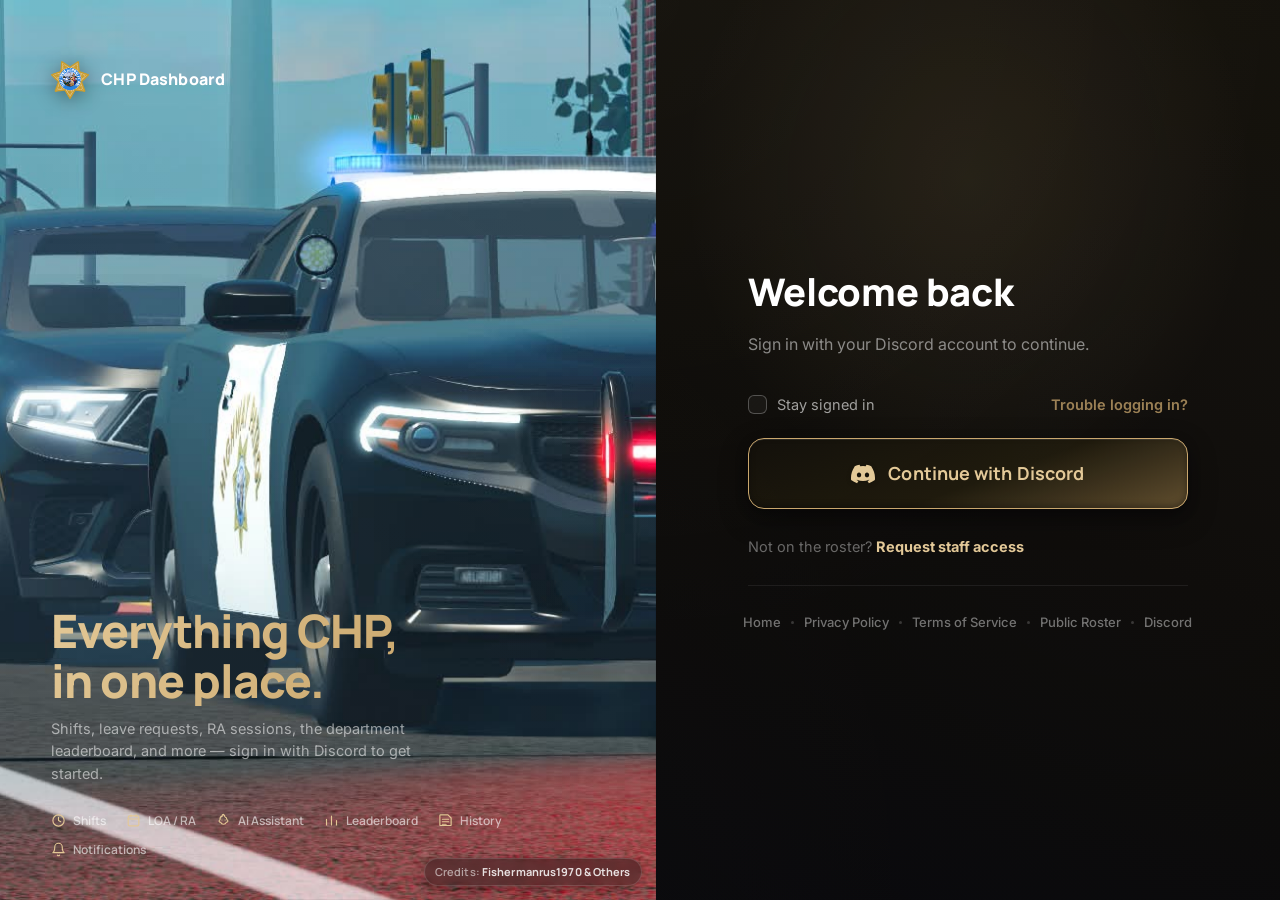
==== dashboard/index.html @ deac1ba0 "Fix onboarding tour images never displaying; harden all avatar images Root cause: .onboarding-image'" ====
<!DOCTYPE html>
<html lang="en">
<head>
<meta charset="UTF-8">
<meta name="viewport" content="width=device-width, initial-scale=1.0">
<title>CHP Dashboard</title>
<link rel="icon" href="../assets/images/chp-badge.png">
<link rel="preconnect" href="https://fonts.googleapis.com">
<link rel="preconnect" href="https://fonts.gstatic.com" crossorigin>
<link href="https://fonts.googleapis.com/css2?family=Manrope:wght@500;600;700;800&family=Inter:wght@400;500;600&family=Playfair+Display:ital,wght@1,500;1,600&display=swap" rel="stylesheet">
<link rel="stylesheet" href="../assets/chp-theme.css">
<link rel="stylesheet" href="app.css?v=20260719">
<link rel="manifest" href="manifest.json">
<script>if ('serviceWorker' in navigator) navigator.serviceWorker.register('sw.js');</script>
<style>
  * {
    box-sizing: border-box;
  }

  html, body {
    height: 100%;
    margin: 0;
  }

  body {
    font-family: "Inter", -apple-system, BlinkMacSystemFont, "Segoe UI", system-ui, sans-serif;
    background: linear-gradient(165deg, #1c1708 0%, #100d06 40%, #08080b 100%);
    overflow: hidden;
  }

  @keyframes fade-up {
    from { opacity: 0; transform: translateY(14px); }
    to   { opacity: 1; transform: translateY(0); }
  }

  /* ── Split shell: left = visual/branding/reviews, right = the actual
       sign-in form. Full-viewport, no floating "card" - the split itself
       is the page. ── */
  .login-shell {
    display: grid;
    grid-template-columns: 1.05fr 1fr;
    min-height: 100vh;
    width: 100%;
  }

  /* ── Left: visual panel ── */
  .login-visual {
    position: relative;
    overflow: hidden;
    display: flex;
    flex-direction: column;
    justify-content: space-between;
    gap: 20px;
    padding: clamp(24px, 4.5vh, 52px) clamp(26px, 4vw, 56px);
    background: linear-gradient(165deg, #1c1708 0%, #100d06 45%, #08080b 100%);
  }

  /* The rotating community banner, repurposed as a full-bleed background
     image instead of the small letterboxed slot it used to be - the JS
     rotator (unchanged below) still adds shape-bucket classes to it, but
     those aspect-ratio rules only apply inside .dashboard-banner-slot
     contexts (app.html/app.css); here it's overridden to fill the panel. */
  #banner-login {
    position: absolute;
    inset: 0;
    z-index: 0;
    max-width: none;
    margin: 0;
    aspect-ratio: auto !important;
  }
  #banner-login img {
    position: absolute;
    inset: 0;
    width: 100%;
    height: 100%;
    object-fit: cover;
    opacity: 0;
    transition: opacity 1.1s var(--ease-smooth);
  }
  #banner-login img.dashboard-banner-visible { opacity: 1; }
  #banner-login .dashboard-banner-credit {
    position: absolute;
    right: 14px;
    bottom: 14px;
    z-index: 1;
    font-size: 11px;
    color: rgba(255,255,255,0.55);
    background: rgba(0,0,0,0.35);
    padding: 4px 10px;
    border-radius: 999px;
    backdrop-filter: blur(4px);
  }
  #banner-login .dashboard-banner-credit strong { color: rgba(255,255,255,0.85); }

  .login-visual-scrim {
    position: absolute;
    inset: 0;
    z-index: 1;
    background:
      linear-gradient(180deg, rgba(8,7,4,0.65) 0%, rgba(8,7,4,0.40) 40%, rgba(8,7,4,0.82) 100%),
      radial-gradient(ellipse 80% 55% at 15% 0%, rgba(201,166,107,0.16) 0%, transparent 60%);
  }

  .login-visual > * { position: relative; z-index: 2; }

  .login-visual-top {
    display: flex;
    align-items: center;
    gap: 12px;
    animation: fade-up 0.7s var(--ease-smooth) both;
  }
  .login-visual-badge {
    width: 38px;
    height: 38px;
    filter: drop-shadow(0 3px 10px rgba(0,0,0,0.4));
  }
  .login-visual-brand {
    font-family: "Manrope", sans-serif;
    font-weight: 800;
    font-size: 16px;
    letter-spacing: 0.01em;
    color: #fff;
  }

  .login-visual-hero {
    margin-top: auto;
    animation: fade-up 0.8s var(--ease-smooth) 0.08s both;
  }
  .login-visual-hero h1 {
    margin: 0;
    font-family: "Manrope", sans-serif;
    font-weight: 800;
    font-size: clamp(30px, 3.6vw, 48px);
    letter-spacing: -0.02em;
    line-height: 1.08;
    background: linear-gradient(120deg, var(--chp-gold-bright) 0%, var(--chp-gold) 30%, #fff 48%, var(--chp-gold) 68%, var(--chp-gold-dim) 90%, var(--chp-gold-bright) 100%);
    background-size: 250% 100%;
    -webkit-background-clip: text;
    background-clip: text;
    color: transparent;
    animation: hero-sheen 7s linear infinite;
  }
  @keyframes hero-sheen {
    0%   { background-position: 0% 50%; }
    100% { background-position: 220% 50%; }
  }
  .login-visual-hero p {
    margin: 12px 0 0;
    max-width: 400px;
    font-size: 14.5px;
    line-height: 1.55;
    color: rgba(255,255,255,0.55);
  }

  .login-visual-caps {
    display: flex;
    flex-wrap: wrap;
    gap: 10px 20px;
    margin-top: 26px;
    animation: fade-up 0.7s var(--ease-smooth) 0.14s both;
  }
  .login-visual-cap {
    display: flex;
    align-items: center;
    gap: 7px;
    font-family: "Manrope", sans-serif;
    font-size: 12px;
    font-weight: 600;
    color: rgba(255,255,255,0.6);
  }
  .login-visual-cap svg { width: 15px; height: 15px; color: var(--chp-gold-bright); flex-shrink: 0; }

  /* ── Login review carousel — small, quiet, quoted in serif italic ── */
  .login-review {
    max-width: 420px;
    padding: 14px 18px;
    border-radius: 16px;
    background: rgba(255,255,255,0.05);
    border: 1px solid rgba(255,255,255,0.10);
    backdrop-filter: blur(6px);
    opacity: 0;
    transform: translateY(6px);
    transition: opacity 0.35s var(--ease-smooth), transform 0.35s var(--ease-smooth);
  }
  .login-review.visible { opacity: 1; transform: translateY(0); }

  .login-review-stars { margin-bottom: 6px; }
  .login-review-star { font-size: 12px; color: rgba(255,255,255,0.18); }
  .login-review-star.filled { color: var(--chp-gold-bright); }

  .login-review-text {
    margin: 0 0 10px;
    font-family: "Playfair Display", Georgia, serif;
    font-style: italic;
    font-weight: 500;
    font-size: 13.5px;
    line-height: 1.5;
    color: rgba(255,255,255,0.82);
  }

  .login-review-author {
    display: flex;
    align-items: center;
    gap: 8px;
    font-family: "Manrope", sans-serif;
    font-size: 11.5px;
    font-weight: 700;
    color: rgba(255,255,255,0.5);
  }

  .login-review-avatar {
    width: 20px;
    height: 20px;
    border-radius: 50%;
    object-fit: cover;
    border: 1px solid rgba(255,255,255,0.15);
  }

  /* ── Right: sign-in panel ── */
  .login-panel {
    position: relative;
    display: flex;
    align-items: center;
    justify-content: center;
    padding: 24px;
    overflow-y: auto;
    background:
      radial-gradient(ellipse 70% 55% at 50% 20%, rgba(201,166,107,0.10) 0%, transparent 65%),
      linear-gradient(200deg, #14110a 0%, #0c0a06 55%, #08080b 100%);
  }

  .login-panel-inner {
    width: 100%;
    max-width: 440px;
  }

  /* Global h2 (chp-theme.css) adds a gold left border + padding meant for
     content pages - explicitly reset here, this is a form heading. */
  .login-panel-heading {
    margin: 0 0 10px;
    padding-left: 0;
    border-left: none;
    font-family: "Manrope", sans-serif;
    font-size: clamp(30px, 3.2vw, 38px);
    font-weight: 800;
    letter-spacing: -0.01em;
    color: #fff;
    animation: fade-up 0.6s var(--ease-smooth) both;
  }
  .login-panel-sub {
    margin: 0 0 36px;
    font-size: 16px;
    line-height: 1.55;
    color: rgba(255,255,255,0.5);
    animation: fade-up 0.6s var(--ease-smooth) 0.04s both;
  }

  .login-status {
    margin: 0 0 18px;
    padding: 13px 16px;
    border-radius: 12px;
    background: rgba(220,90,90,0.10);
    border: 1px solid rgba(220,90,90,0.25);
    color: rgba(255,180,180,0.9);
    font-size: 14px;
    font-weight: 600;
    text-align: center;
  }

  /* ── Remember + help row ── */
  .field-row-meta {
    display: flex;
    align-items: center;
    justify-content: space-between;
    margin: 0 0 22px;
    font-size: 14.5px;
    animation: fade-up 0.6s var(--ease-smooth) 0.08s both;
  }

  .remember {
    display: flex;
    align-items: center;
    gap: 10px;
    color: rgba(255,255,255,0.6);
    cursor: pointer;
    user-select: none;
  }
  .remember input {
    position: absolute;
    opacity: 0;
    width: 1px;
    height: 1px;
  }
  .remember-box {
    width: 19px;
    height: 19px;
    border-radius: 6px;
    border: 1.5px solid rgba(255,255,255,0.25);
    background: rgba(255,255,255,0.04);
    flex-shrink: 0;
    position: relative;
    transition: background 0.2s var(--ease-smooth), border-color 0.2s var(--ease-smooth);
  }
  .remember input:checked + .remember-box {
    background: var(--chp-gold);
    border-color: var(--chp-gold);
  }
  .remember input:checked + .remember-box::after {
    content: "";
    position: absolute;
    left: 5px; top: 2px;
    width: 5px; height: 10px;
    border: solid #08080b;
    border-width: 0 2.5px 2.5px 0;
    transform: rotate(40deg);
  }

  .help-link {
    color: rgba(201,166,107,0.75);
    text-decoration: none;
    font-weight: 600;
    transition: color 0.2s var(--ease-smooth);
  }
  .help-link:hover { color: var(--chp-gold-bright); }

  .login-card-foot {
    margin: 26px 0 0;
    font-size: 14.5px;
    color: rgba(255,255,255,0.38);
    animation: fade-up 0.6s var(--ease-smooth) 0.2s both;
  }
  .login-card-foot a {
    color: var(--chp-gold-bright);
    text-decoration: none;
    font-weight: 700;
  }
  .login-card-foot a:hover { text-decoration: underline; }

  .login-btn {
    display: flex;
    align-items: center;
    justify-content: center;
    gap: 13px;
    width: 100%;
    padding: 20px 30px;
    border-radius: 16px;
    animation: fade-up 0.6s var(--ease-smooth) 0.14s both;
    background: linear-gradient(160deg, #100d06 0%, #1c1708 55%, var(--chp-gold-dim, #8a6f42) 130%);
    border: 1.5px solid var(--chp-gold, #c9a66b);
    text-decoration: none;
    color: var(--chp-gold-bright, #e0bf80);
    font-family: "Manrope", sans-serif;
    font-size: 18px;
    font-weight: 700;
    letter-spacing: 0.005em;
    position: relative;
    overflow: hidden;
    cursor: pointer;
    box-shadow:
      inset 0 1px 0 rgba(255,255,255,0.10),
      inset 0 -2px 6px rgba(0,0,0,0.4),
      0 10px 28px rgba(0,0,0,0.45),
      0 4px 12px rgba(0,0,0,0.35);
    transition:
      transform 0.35s var(--ease-spring),
      box-shadow 0.3s var(--ease-smooth),
      filter 0.3s var(--ease-smooth);
  }

  .login-btn::before {
    content: "";
    position: absolute;
    inset: 0;
    background: linear-gradient(135deg, rgba(201,166,107,0.18) 0%, transparent 55%);
    opacity: 0;
    transition: opacity 0.3s var(--ease-smooth);
  }

  .login-btn:hover {
    transform: translateY(-2px) scale(1.015);
    filter: brightness(1.15);
    box-shadow:
      inset 0 1px 0 rgba(255,255,255,0.14),
      inset 0 -2px 6px rgba(0,0,0,0.4),
      0 16px 38px rgba(201,166,107,0.25),
      0 6px 16px rgba(0,0,0,0.5);
  }
  .login-btn:hover::before { opacity: 1; }
  .login-btn:active { transform: translateY(0) scale(0.98); transition-duration: 0.15s; }

  .login-btn svg {
    width: 24px;
    height: 24px;
    flex-shrink: 0;
    filter: drop-shadow(0 1px 2px rgba(0,0,0,0.3));
  }

  .login-processing {
    display: none;
    align-items: center;
    justify-content: center;
    gap: 12px;
    width: 100%;
    padding: 18px 24px;
    border-radius: 16px;
    background: rgba(255,255,255,0.05);
    border: 1px solid rgba(255,255,255,0.10);
    color: rgba(255,255,255,0.6);
    font-family: "Manrope", sans-serif;
    font-size: 16px;
    font-weight: 600;
  }
  .login-processing.active { display: flex; }
  .login-btn.hidden { display: none; }

  .spinner {
    width: 18px;
    height: 18px;
    border-radius: 50%;
    border: 2.5px solid rgba(255,255,255,0.20);
    border-top-color: rgba(201,166,107,0.85);
    animation: spin 0.8s linear infinite;
  }
  @keyframes spin { to { transform: rotate(360deg); } }

  /* ── Footer nav — lives under the sign-in form, not floating over it ── */
  .site-links {
    display: flex;
    justify-content: center;
    align-items: center;
    flex-wrap: nowrap;
    gap: 2px;
    margin-top: 26px;
    padding-top: 20px;
    border-top: 1px solid rgba(255,255,255,0.07);
    animation: fade-up 0.6s var(--ease-smooth) 0.26s both;
  }

  .site-link {
    font-family: "Inter", sans-serif;
    font-size: 13px;
    font-weight: 500;
    color: rgba(255,255,255,0.42);
    text-decoration: none;
    white-space: nowrap;
    padding: 6px 8px;
    border-radius: 8px;
    transition: color 0.2s var(--ease-smooth), background 0.2s var(--ease-smooth);
  }
  .site-link:hover {
    color: var(--chp-gold-bright);
    background: rgba(201,166,107,0.08);
  }

  .site-link-dot {
    width: 3px;
    height: 3px;
    border-radius: 50%;
    background: rgba(255,255,255,0.18);
    flex-shrink: 0;
  }

  @media (max-width: 360px) {
    .site-links { flex-wrap: wrap; }
  }

  /* ── Responsive tiers ── */

  /* Below this, the split collapses to a stacked layout - the visual
     panel becomes a short top band (logo + title only, no clutter) and
     the page scrolls instead of being clipped to the viewport. */
  @media (max-width: 860px) {
    html, body { height: auto; overflow: visible; }
    .login-shell { grid-template-columns: 1fr; min-height: 0; }
    .login-visual {
      min-height: 220px;
      padding: 20px 22px;
      gap: 10px;
    }
    .login-visual-hero { margin-top: 0; }
    .login-visual-hero p { display: none; }
    .login-visual-caps, .login-review { display: none; }
    .login-panel { padding: 28px 20px 34px; }
  }

  @media (max-width: 420px) {
    .login-visual-hero h1 { font-size: 26px; }
  }
</style>
</head>
<body>

<!-- Liquid Glass distortion filter - kept for parity with app.html, unused
     directly on this page's flatter layout but harmless to leave defined. -->
<svg style="position:absolute; width:0; height:0; overflow:hidden" aria-hidden="true">
  <filter id="liquid-glass-distort">
    <feTurbulence type="fractalNoise" baseFrequency="0.008 0.008" numOctaves="2" seed="2" result="noise"></feTurbulence>
    <feDisplacementMap in="SourceGraphic" in2="noise" scale="5"></feDisplacementMap>
  </filter>
</svg>

<div class="login-shell">

  <div class="login-visual">
    <div id="banner-login"></div>
    <div class="login-visual-scrim"></div>

    <div class="login-visual-top">
      <img class="login-visual-badge" src="../assets/images/chp-badge.png" alt="" draggable="false">
      <span class="login-visual-brand">CHP Dashboard</span>
    </div>

    <div class="login-visual-hero">
      <h1>Everything CHP,<br>in one place.</h1>
      <p>Shifts, leave requests, RA sessions, the department leaderboard, and more — sign in with Discord to get started.</p>

      <div class="login-visual-caps" aria-hidden="true">
        <span class="login-visual-cap">
          <svg viewBox="0 0 24 24" fill="none" stroke="currentColor" stroke-width="1.8" stroke-linecap="round" stroke-linejoin="round"><circle cx="12" cy="12" r="9"></circle><path d="M12 7v5l3.5 2"></path></svg>
          Shifts
        </span>
        <span class="login-visual-cap">
          <svg viewBox="0 0 24 24" fill="none" stroke="currentColor" stroke-width="1.8" stroke-linecap="round" stroke-linejoin="round"><rect x="3.5" y="4.5" width="17" height="16" rx="2.2"></rect><path d="M3.5 9.5h17"></path><path d="M8 3v3M16 3v3"></path></svg>
          LOA / RA
        </span>
        <span class="login-visual-cap">
          <svg viewBox="0 0 24 24" fill="none" stroke="currentColor" stroke-width="1.8" stroke-linecap="round" stroke-linejoin="round"><path d="M12 3a2 2 0 0 1 2 2v1a5 5 0 0 1 3.5 4.7c.9.3 1.5 1.1 1.5 2.1v0a2 2 0 0 1-2 2h-.4A5 5 0 0 1 12 18a5 5 0 0 1-4.6-3.2H7a2 2 0 0 1-2-2v0c0-1 .6-1.8 1.5-2.1A5 5 0 0 1 10 5V4a2 2 0 0 1 2-2Z"></path><circle cx="9.5" cy="11" r="0.8" fill="currentColor" stroke="none"></circle><circle cx="14.5" cy="11" r="0.8" fill="currentColor" stroke="none"></circle></svg>
          AI Assistant
        </span>
        <span class="login-visual-cap">
          <svg viewBox="0 0 24 24" fill="none" stroke="currentColor" stroke-width="1.8" stroke-linecap="round" stroke-linejoin="round"><path d="M4 19V10M12 19V5M20 19v-7"></path></svg>
          Leaderboard
        </span>
        <span class="login-visual-cap">
          <svg viewBox="0 0 24 24" fill="none" stroke="currentColor" stroke-width="1.8" stroke-linecap="round" stroke-linejoin="round"><path d="M3 5v14a1 1 0 0 0 1 1h16a1 1 0 0 0 1-1V8l-5-5H4a1 1 0 0 0-1 1Z"></path><path d="M7 10h10M7 14h10M7 18h6"></path></svg>
          History
        </span>
        <span class="login-visual-cap">
          <svg viewBox="0 0 24 24" fill="none" stroke="currentColor" stroke-width="1.8" stroke-linecap="round" stroke-linejoin="round"><path d="M18 8a6 6 0 1 0-12 0c0 7-3 9-3 9h18s-3-2-3-9"></path><path d="M13.73 21a2 2 0 0 1-3.46 0"></path></svg>
          Notifications
        </span>
      </div>
    </div>

    <div class="login-review" id="loginReview" hidden>
      <div class="login-review-stars" id="loginReviewStars"></div>
      <p class="login-review-text" id="loginReviewText"></p>
      <div class="login-review-author">
        <img class="login-review-avatar" id="loginReviewAvatar" src="" alt="" width="20" height="20">
        <span id="loginReviewName"></span>
      </div>
    </div>
  </div>

  <div class="login-panel">
    <div class="login-panel-inner" id="loginCard">
      <h2 class="login-panel-heading">Welcome back</h2>
      <p class="login-panel-sub">Sign in with your Discord account to continue.</p>

      <p class="login-status" id="loginStatus" hidden></p>

      <div class="field-row-meta">
        <label class="remember">
          <input type="checkbox" id="rememberMe">
          <span class="remember-box" aria-hidden="true"></span>
          Stay signed in
        </label>
        <a class="help-link" href="https://discord.gg/7fyPz8fMq6" target="_blank" rel="noopener noreferrer">Trouble logging in?</a>
      </div>

      <a class="login-btn" id="loginBtn" href="#" aria-label="Log in with Discord">
        <svg viewBox="0 0 24 24" fill="currentColor" xmlns="http://www.w3.org/2000/svg" aria-hidden="true">
          <path d="M20.317 4.37a19.79 19.79 0 0 0-4.885-1.515.074.074 0 0 0-.079.037c-.21.375-.444.864-.608 1.25a18.27 18.27 0 0 0-5.487 0 12.64 12.64 0 0 0-.617-1.25.077.077 0 0 0-.079-.037A19.736 19.736 0 0 0 3.677 4.37a.07.07 0 0 0-.032.027C.533 9.046-.32 13.58.099 18.057a.082.082 0 0 0 .031.057 19.9 19.9 0 0 0 5.993 3.03.078.078 0 0 0 .084-.028 14.09 14.09 0 0 0 1.226-1.994.076.076 0 0 0-.041-.106 13.107 13.107 0 0 1-1.872-.892.077.077 0 0 1-.008-.128 10.2 10.2 0 0 0 .372-.292.074.074 0 0 1 .077-.01c3.928 1.793 8.18 1.793 12.062 0a.074.074 0 0 1 .078.01c.12.098.246.198.373.292a.077.077 0 0 1-.006.127 12.299 12.299 0 0 1-1.873.892.077.077 0 0 0-.041.107c.36.698.772 1.362 1.225 1.993a.076.076 0 0 0 .084.028 19.839 19.839 0 0 0 6.002-3.03.077.077 0 0 0 .032-.054c.5-5.177-.838-9.674-3.549-13.66a.061.061 0 0 0-.031-.03zM8.02 15.33c-1.183 0-2.157-1.085-2.157-2.419 0-1.333.956-2.419 2.157-2.419 1.21 0 2.176 1.096 2.157 2.42 0 1.333-.956 2.418-2.157 2.418zm7.975 0c-1.183 0-2.157-1.085-2.157-2.419 0-1.333.955-2.419 2.157-2.419 1.21 0 2.176 1.096 2.157 2.42 0 1.333-.946 2.418-2.157 2.418z"/>
        </svg>
        <span>Continue with Discord</span>
      </a>

      <div class="login-processing" id="loginProcessing">
        <span class="spinner"></span>
        <span>Signing you in&hellip;</span>
      </div>

      <p class="login-card-foot">Not on the roster? <a href="https://discord.gg/7fyPz8fMq6" target="_blank" rel="noopener noreferrer">Request staff access</a></p>

      <nav class="site-links" aria-label="Resource links">
        <a class="site-link" href="../index.html">Home</a>
        <span class="site-link-dot" aria-hidden="true"></span>
        <a class="site-link" href="../pp.html">Privacy Policy</a>
        <span class="site-link-dot" aria-hidden="true"></span>
        <a class="site-link" href="../tos.html">Terms of Service</a>
        <span class="site-link-dot" aria-hidden="true"></span>
        <a class="site-link" href="roster.html">Public Roster</a>
        <span class="site-link-dot" aria-hidden="true"></span>
        <a class="site-link" href="https://discord.gg/7fyPz8fMq6" target="_blank" rel="noopener noreferrer">Discord</a>
      </nav>
    </div>
  </div>

</div>

<script>
  const CLIENT_ID    = "1518718432101535854";
  const REDIRECT_URI = "https://aidenerm.github.io/legal/dashboard/";
  const SCOPES       = "identify guilds.members.read";

  const loginBtn        = document.getElementById("loginBtn");
  const loginProcessing = document.getElementById("loginProcessing");
  const rememberMe      = document.getElementById("rememberMe");

  const authorizeUrl =
    "https://discord.com/api/oauth2/authorize" +
    "?client_id=" + encodeURIComponent(CLIENT_ID) +
    "&redirect_uri=" + encodeURIComponent(REDIRECT_URI) +
    "&response_type=code" +
    "&scope=" + encodeURIComponent(SCOPES);

  loginBtn.href = authorizeUrl;

  // If Discord just redirected back here with ?code=, exchange it with the
  // Worker for a real session, then head into the dashboard.
  const WORKER_URL = "https://chp-dashboard-api.aidenspearb.workers.dev";
  const params = new URLSearchParams(window.location.search);

  if (params.has("code")) {
    loginBtn.classList.add("hidden");
    loginProcessing.classList.add("active");

    // Top-level navigation (not fetch()) so the Worker's 302 + Set-Cookie
    // response sets the session cookie on a real navigation. iOS Safari's
    // Intelligent Tracking Prevention blocks cookies set via a cross-site
    // fetch() response, which silently broke login on mobile Safari - the
    // Worker's GET /auth/callback handler does the same token exchange and
    // then 302s straight to app.html (or back here with ?denied=1/?error=1)
    // with the cookie already attached.
    const remember = !!(rememberMe && rememberMe.checked);
    const redirectUrl =
      `${WORKER_URL}/auth/callback` +
      `?code=${encodeURIComponent(params.get("code"))}` +
      `&remember=${remember ? "true" : "false"}`;
    window.location.href = redirectUrl;
  }

  // Auto-login: if the browser already carries a valid session cookie
  // (returning user, "Stay signed in" from a previous visit, or just
  // navigated back to this page while already logged in), skip the login
  // form entirely and go straight into the dashboard. Only checked on a
  // plain fresh visit - never while mid-OAuth-exchange (?code=) or right
  // after a failed attempt (?denied=/?error=), so a denied user isn't
  // stuck bouncing back into the dashboard on a stale cookie, and so this
  // check can't race the code-exchange redirect above.
  if (!params.has("code") && !params.has("denied") && !params.has("error")) {
    loginBtn.classList.add("hidden");
    loginProcessing.classList.add("active");
    // Mobile Safari/Chrome block the chp_session cookie on this cross-site
    // fetch (github.io -> workers.dev), so also send along any token left
    // over from a previous login (app.js stores it after the OAuth redirect)
    // via an Authorization header, which isn't subject to that blocking.
    const storedToken = localStorage.getItem("chp_session_token");
    fetch(`${WORKER_URL}/api/me`, {
      credentials: "include",
      headers: storedToken ? { Authorization: `Bearer ${storedToken}` } : {},
    })
      .then((r) => {
        if (r.ok) {
          window.location.href = "app.html";
        } else {
          loginBtn.classList.remove("hidden");
          loginProcessing.classList.remove("active");
        }
      })
      .catch(() => {
        loginBtn.classList.remove("hidden");
        loginProcessing.classList.remove("active");
      });
  }

  const loginStatus = document.getElementById("loginStatus");
  if (params.has("denied")) {
    loginStatus.textContent = "You don't have staff access on the CHP server.";
    loginStatus.hidden = false;
  } else if (params.has("error")) {
    loginStatus.textContent = "Something went wrong signing you in — please try again.";
    loginStatus.hidden = false;
  }
</script>

<script>
  // Same rotating-banner behavior as the dashboard's initDashboardBanner
  // (app.js) - duplicated in miniature here since this page doesn't load
  // app.js. The shape-bucket classes it adds are harmless no-ops here
  // (overridden by #banner-login's full-bleed rules above).
  (function () {
    const container = document.getElementById("banner-login");
    if (!container) return;
    // Same "chp_banners_enabled" localStorage key the dashboard's Personal
    // Settings toggle writes to (app.js) - respected here too so opting out
    // hides the banner on the login page as well, not just post-login.
    if (localStorage.getItem("chp_banners_enabled") === "false") {
      container.hidden = true;
      return;
    }
    const BANNER_SHAPE_CLASSES = ["dashboard-banner--compact", "dashboard-banner--standard", "dashboard-banner--wide"];
    function bannerShapeClass(entry) {
      const w = entry && entry.width, h = entry && entry.height;
      if (!w || !h) return "dashboard-banner--standard";
      const ratio = w / h;
      if (ratio < 1.9) return "dashboard-banner--compact";
      if (ratio < 2.3) return "dashboard-banner--standard";
      return "dashboard-banner--wide";
    }
    fetch("assets/banners/manifest.json")
      .then((r) => (r.ok ? r.json() : []))
      .catch(() => [])
      .then((entries) => {
        if (!entries || entries.length === 0) return;
        const order = entries.slice();
        for (let i = order.length - 1; i > 0; i--) {
          const j = Math.floor(Math.random() * (i + 1));
          [order[i], order[j]] = [order[j], order[i]];
        }
        let index = 0;
        const imgA = document.createElement("img");
        const imgB = document.createElement("img");
        const credit = document.createElement("div");
        credit.className = "dashboard-banner-credit";
        container.append(imgA, imgB, credit);
        let showingA = true;
        const show = (entry) => {
          const incoming = showingA ? imgB : imgA;
          const outgoing = showingA ? imgA : imgB;
          // Bug fix: onload must be attached BEFORE .src, or an already-cached
          // image's load event can fire before the handler exists, leaving it
          // stuck invisible forever (see app.js's initDashboardBanner).
          incoming.onload = () => {
            incoming.classList.add("dashboard-banner-visible");
            outgoing.classList.remove("dashboard-banner-visible");
          };
          incoming.alt = "";
          incoming.src = `assets/banners/${entry.file}`;
          credit.innerHTML = `Credits: <strong>${entry.credits}</strong>`;
          container.classList.remove(...BANNER_SHAPE_CLASSES);
          container.classList.add(bannerShapeClass(entry));
          showingA = !showingA;
        };
        show(order[index]);
        setInterval(() => {
          index = (index + 1) % order.length;
          show(order[index]);
        }, 30000);
      });
  })();

  // Rotating review carousel (public, unauthenticated - this is the whole
  // point: staff-written reviews shown to a logged-out visitor). Same
  // interval/crossfade shape as the banner rotator above, just simpler
  // (text swap, no image preload race to worry about).
  (function initLoginReviews() {
    const WORKER_URL = "https://chp-dashboard-api.aidenspearb.workers.dev";
    const card = document.getElementById("loginReview");
    if (!card) return;

    function avatarUrlFor(userId, avatarHash) {
      return avatarHash
        ? `https://cdn.discordapp.com/avatars/${userId}/${avatarHash}.png?size=64`
        : `https://cdn.discordapp.com/embed/avatars/0.png`;
    }
    // Same hardening as app.js's delegated avatar-fallback listener - a
    // stale cached avatar hash (member changed their pfp) shouldn't leave a
    // permanently broken image icon on the login page's review carousel.
    document.addEventListener(
      "error",
      (e) => {
        const el = e.target;
        if (
          el instanceof HTMLImageElement &&
          el.src.startsWith("https://cdn.discordapp.com/avatars/") &&
          !el.dataset.avatarFallbackApplied
        ) {
          el.dataset.avatarFallbackApplied = "true";
          el.src = "https://cdn.discordapp.com/embed/avatars/0.png";
        }
      },
      true
    );
    function starsHtml(rating) {
      let out = "";
      for (let i = 1; i <= 5; i++) {
        out += `<span class="login-review-star${i <= rating ? " filled" : ""}">&#9733;</span>`;
      }
      return out;
    }

    fetch(`${WORKER_URL}/api/reviews/public`)
      .then((r) => (r.ok ? r.json() : null))
      .catch(() => null)
      .then((data) => {
        const entries = data && data.entries;
        if (!entries || !entries.length) return;

        const starsEl = document.getElementById("loginReviewStars");
        const textEl = document.getElementById("loginReviewText");
        const avatarEl = document.getElementById("loginReviewAvatar");
        const nameEl = document.getElementById("loginReviewName");

        let index = 0;
        const show = (entry) => {
          card.classList.remove("visible");
          setTimeout(() => {
            starsEl.innerHTML = starsHtml(entry.rating);
            textEl.textContent = `“${entry.text || ""}”`;
            avatarEl.src = avatarUrlFor(entry.userId, entry.avatar);
            nameEl.textContent = entry.username || "Unknown";
            card.hidden = false;
            requestAnimationFrame(() => card.classList.add("visible"));
          }, entries.length > 1 ? 220 : 0);
        };

        show(entries[index]);
        if (entries.length > 1) {
          setInterval(() => {
            index = (index + 1) % entries.length;
            show(entries[index]);
          }, 8000);
        }
      });
  })();
</script>
</body>
</html>
---- assets/chp-theme.css ----
:root {
  --chp-black:        #08080b;
  --chp-black-soft:   #111116;
  --chp-gold:         #c9a66b;
  --chp-gold-bright:  #e3c896;
  --chp-gold-dim:     #8a6f41;
  --chp-gold-soft:    rgba(201,166,107,0.85);
  --chp-text:         #ede9e0;
  --chp-text-muted:   #8a857a;
  --chp-text-faint:   #4a4640;

  /* Liquid glass surface tokens — thin, transparent, barely-there blur.
     Just enough blur to keep text legible over the busy scene; everything
     else is transparency + a moving specular highlight, not haze. */
  --glass-tint:         rgba(255,255,255,0.045);
  --glass-tint-soft:    rgba(255,255,255,0.01);
  --glass-bg:           rgba(255,255,255,0.03);
  --glass-bg-hover:     rgba(255,255,255,0.05);
  --glass-border:       rgba(255,255,255,0.16);
  --glass-border-gold:  rgba(201,166,107,0.18);
  --glass-highlight:    rgba(255,255,255,0.55);
  --glass-blur:         blur(8px) saturate(160%);
  --glass-blur-heavy:   blur(14px) saturate(180%);
  --glass-shadow:
    inset 0 1px 0 rgba(255,255,255,0.30),
    inset 0 -1px 0 rgba(0,0,0,0.10),
    0 8px 32px rgba(0,0,0,0.22),
    0 2px 8px  rgba(0,0,0,0.12);
  --glass-shadow-raised:
    inset 0 1.5px 0 rgba(255,255,255,0.38),
    inset 0 -1px  0 rgba(0,0,0,0.12),
    0 20px 50px rgba(0,0,0,0.28),
    0 4px  16px rgba(0,0,0,0.16),
    0 0 0 1px rgba(255,255,255,0.05);

  /* Easing — use these everywhere instead of one-off cubic-beziers */
  --ease-spring:   cubic-bezier(0.34, 1.56, 0.64, 1);
  --ease-out-expo: cubic-bezier(0.16, 1, 0.3, 1);
  --ease-smooth:   cubic-bezier(0.22, 1, 0.36, 1);
}

/* ─── Base ────────────────────────────────────────────────────────────── */
html {
  background: var(--chp-black);
  color: var(--chp-text);
  font-family: -apple-system, BlinkMacSystemFont, "SF Pro Text", "Segoe UI", system-ui, sans-serif;
  font-size: 16px;
  line-height: 1.6;
  -webkit-font-smoothing: antialiased;
}

body {
  min-height: 100vh;
  background: radial-gradient(ellipse 100% 70% at 50% -5%, #2a1d00 0%, #0c0a08 50%, #08080b 100%);
  overflow-x: hidden;
}

.chp-scene {
  position: fixed;
  inset: 0;
  pointer-events: none;
  z-index: 0;
  overflow: hidden;
  background:
    radial-gradient(ellipse 90% 70% at 50% -5%, #2a1e00 0%, transparent 60%),
    radial-gradient(ellipse 60% 40% at 80% 100%, #201500 0%, transparent 55%),
    #08080b;
}

/* Sweeping gold beam — the signature accent */
.chp-beam {
  position: absolute;
  top: -20%;
  left: 50%;
  width: 2px;
  height: 160%;
  transform-origin: top center;
  pointer-events: none;
}

.chp-beam::before {
  content: "";
  position: absolute;
  inset: 0;
  width: 180px;
  left: -90px;
  background: linear-gradient(to bottom,
    transparent 0%,
    rgba(201,166,107,0.18) 20%,
    rgba(201,166,107,0.08) 55%,
    transparent 100%);
  filter: blur(18px);
  animation: beam-sweep 14s ease-in-out infinite;
}

.chp-beam::after {
  content: "";
  position: absolute;
  inset: 0;
  width: 60px;
  left: -30px;
  background: linear-gradient(to bottom,
    transparent 0%,
    rgba(255,220,140,0.22) 20%,
    rgba(201,166,107,0.10) 55%,
    transparent 100%);
  filter: blur(6px);
  animation: beam-sweep 14s ease-in-out infinite;
}

@keyframes beam-sweep {
  0%   { opacity: 0;    transform: rotate(-28deg); }
  8%   { opacity: 1; }
  45%  { opacity: 0.7;  transform: rotate(28deg); }
  52%  { opacity: 0; }
  100% { opacity: 0;    transform: rotate(-28deg); }
}

/* ─── Ambient orbs ────────────────────────────────────────────────────── */
.chp-orb {
  position: absolute;
  border-radius: 50%;
  filter: blur(90px);
  opacity: 0.85;
  will-change: transform;
}

.chp-orb-1 {
  width: 650px; height: 650px;
  background: radial-gradient(circle, rgba(201,166,107,0.55) 0%, transparent 65%);
  top: -220px; left: -160px;
  animation: orb-drift-1 26s ease-in-out infinite;
}
.chp-orb-2 {
  width: 580px; height: 580px;
  background: radial-gradient(circle, rgba(120,140,255,0.30) 0%, transparent 65%);
  bottom: -180px; right: -140px;
  animation: orb-drift-2 30s ease-in-out infinite;
}
.chp-orb-3 {
  width: 420px; height: 420px;
  background: radial-gradient(circle, rgba(20,30,80,0.85) 0%, transparent 65%);
  filter: blur(70px);
  top: 38%; left: 52%;
  animation: orb-drift-3 28s ease-in-out infinite;
}
/* Extra warm gold bloom, center */
.chp-orb-4 {
  width: 800px; height: 300px;
  background: radial-gradient(ellipse, rgba(180,110,10,0.50) 0%, transparent 70%);
  filter: blur(80px);
  top: 20%; left: 50%;
  transform: translateX(-50%);
  animation: orb-drift-4 32s ease-in-out infinite;
}

@keyframes orb-drift-1 {
  0%,100% { transform: translate(0,0)         scale(1);    }
  33%      { transform: translate(70px,-50px)  scale(1.10); }
  66%      { transform: translate(-40px,60px)  scale(0.92); }
}
@keyframes orb-drift-2 {
  0%,100% { transform: translate(0,0)         scale(1);    }
  40%      { transform: translate(-60px,-70px) scale(1.12); }
  70%      { transform: translate(50px, 35px)  scale(0.90); }
}
@keyframes orb-drift-3 {
  0%,100% { transform: translate(0,0)         scale(1);    }
  50%      { transform: translate(-90px, 50px) scale(1.14); }
}
@keyframes orb-drift-4 {
  0%,100% { opacity: 0.60; transform: translateX(-50%) scaleX(1);    }
  50%      { opacity: 0.90; transform: translateX(-50%) scaleX(1.15); }
}

/* ─── Liquid glass surface ──────────────────────────────────────────────
   Lower blur + visible tint so the scene reads *through* the glass, with
   a pointer-driven specular highlight (--mx/--my, set by chp-paginate.js
   and index.html) standing in for real-time refraction. */
.chp-glass {
  position: relative;
  --mx: 50%;
  --my: 0%;

  background:
    linear-gradient(180deg, var(--glass-tint), var(--glass-tint-soft)),
    radial-gradient(circle at var(--mx) var(--my), rgba(255,255,255,0.16), transparent 55%),
    radial-gradient(circle at bottom right, rgba(0,0,0,0.10), transparent 55%);

  border: 1px solid var(--glass-border);
  border-radius: 20px;

  backdrop-filter: var(--glass-blur);
  -webkit-backdrop-filter: var(--glass-blur);

  box-shadow: var(--glass-shadow);

  transform: translateZ(0);
  will-change: transform, background, box-shadow, border-color;

  transition:
    transform 0.4s var(--ease-spring),
    background 0.3s var(--ease-smooth),
    border-color 0.3s var(--ease-smooth),
    box-shadow 0.3s var(--ease-smooth);
}

/* Specular sweep + grain, follows pointer via --mx/--my */
.chp-glass::before {
  content: "";
  position: absolute;
  inset: 0;
  border-radius: inherit;
  background:
    radial-gradient(circle at var(--mx) var(--my),
      rgba(255,255,255,0.30) 0%,
      rgba(255,255,255,0.08) 30%,
      transparent 60%),
    radial-gradient(circle at 10% 20%, rgba(255,255,255,0.04), transparent 40%),
    radial-gradient(circle at 80% 70%, rgba(255,255,255,0.03), transparent 45%);
  pointer-events: none;
  z-index: 1;
  transition: background 0.2s var(--ease-smooth);
  animation: shimmer 8s ease-in-out infinite;
}

@keyframes shimmer {
  0%,100% { opacity: 1; }
  50%      { opacity: 0.75; }
}

/* Thin refracted-light rim along the top edge */
.chp-glass::after {
  content: "";
  position: absolute;
  top: 0; left: 16px; right: 16px;
  height: 1px;
  background: linear-gradient(90deg,
    transparent 0%,
    rgba(201,166,107,0.45) 30%,
    rgba(255,255,255,0.55) 50%,
    rgba(201,166,107,0.45) 70%,
    transparent 100%);
  border-radius: 1px;
  pointer-events: none;
  z-index: 2;
}

.chp-glass > * { position: relative; z-index: 3; }

.chp-glass-raised {
  box-shadow: var(--glass-shadow-raised);
  border-color: rgba(255,255,255,0.20);
}

/* Light response on hover — glass brightens and lifts, no harsh zoom */
.chp-glass:hover {
  border-color: rgba(201,166,107,0.30);
  box-shadow:
    inset 0 1px 0 rgba(255,255,255,0.36),
    inset 0 -1px 0 rgba(0,0,0,0.08),
    0 16px 46px rgba(0,0,0,0.26),
    0 0 0 1px rgba(201,166,107,0.12);
}

.chp-glass.chp-glass-card:hover {
  transform: translateY(-2px);
}

/* ─── Layout ──────────────────────────────────────────────────────────── */
.chp-wrap {
  position: relative;
  z-index: 2;
  max-width: 920px;
  margin: 0 auto;
  padding: 64px 22px 140px;
}

.chp-header {
  display: flex;
  align-items: center;
  gap: 20px;
  padding-bottom: 32px;
  margin-bottom: 40px;
  border-bottom: 1px solid var(--glass-border-gold);
  animation: fade-up 0.7s var(--ease-out-expo) both;
}

.chp-badge {
  width: 68px; height: 68px;
  object-fit: contain;
  filter: drop-shadow(0 0 16px rgba(201,166,107,0.45));
  transition: filter 0.4s var(--ease-smooth), transform 0.4s var(--ease-spring);
}
.chp-badge:hover {
  filter: drop-shadow(0 0 28px rgba(201,166,107,0.70));
  transform: scale(1.05) rotate(-2deg);
}

.chp-header h1 {
  font-size: 28px;
  font-weight: 700;
  letter-spacing: -0.02em;
  color: #fff;
  margin-bottom: 4px;
}

.chp-subtitle {
  color: var(--chp-text-muted);
  font-size: 14px;
  line-height: 1.55;
}

h2 {
  font-size: 18px;
  font-weight: 650;
  color: #fff;
  letter-spacing: -0.01em;
  margin-top: 0;
  padding-left: 14px;
  border-left: 2.5px solid var(--chp-gold);
}
h3 { font-size: 15px; font-weight: 600; color: rgba(255,255,255,0.88); margin-top: 20px; }
p, li { font-size: 15px; line-height: 1.65; color: var(--chp-text); }
ul, ol { padding-left: 22px; }
li { margin-bottom: 5px; }
a { color: var(--chp-gold-bright); transition: color 0.2s var(--ease-smooth); }
a:hover { color: #fff; }
strong { color: rgba(255,255,255,0.95); }
code {
  background: rgba(0,0,0,0.45);
  border: 1px solid var(--glass-border-gold);
  border-radius: 5px;
  padding: 1px 6px;
  font-size: 12.5px;
  font-family: "SF Mono", "JetBrains Mono", "Fira Code", monospace;
  color: var(--chp-gold-bright);
}

.chp-glass.chp-glass-card {
  padding: 28px 32px;
  margin: 16px 0;
  border-radius: 22px;
  animation: fade-up 0.6s var(--ease-out-expo) both;
}

.chp-notice {
  background: rgba(201,166,107,0.05);
  border: 1px solid rgba(201,166,107,0.16);
  border-radius: 16px;
  padding: 16px 22px;
  margin: 20px 0;
  font-size: 14px;
  line-height: 1.7;
  animation: fade-up 0.5s var(--ease-out-expo) 0.1s both;
  backdrop-filter: var(--glass-blur);
  -webkit-backdrop-filter: var(--glass-blur);
}

.chp-panel {
  background: rgba(255,255,255,0.03);
  border: 1px solid rgba(201,166,107,0.10);
  border-radius: 14px;
  padding: 16px 18px;
  margin: 14px 0;
  backdrop-filter: blur(6px) saturate(140%);
  -webkit-backdrop-filter: blur(6px) saturate(140%);
}

table {
  width: 100%;
  border-collapse: collapse;
  margin: 14px 0 20px;
  font-size: 14px;
  border-radius: 12px;
  overflow: hidden;
}

th, td {
  border: 1px solid rgba(201,166,107,0.18);
  padding: 9px 14px;
  text-align: left;
  vertical-align: top;
}
th {
  background: rgba(201,166,107,0.10);
  color: #fff;
  font-weight: 600;
  font-size: 13px;
  letter-spacing: 0.01em;
}
tr:hover td { background: rgba(255,255,255,0.03); transition: background 0.2s var(--ease-smooth); }

.chp-toc {
  display: flex;
  flex-direction: column;
  gap: 0;
  margin-bottom: 20px;
  animation: fade-up 0.5s var(--ease-out-expo) 0.15s both;
}

.chp-toc strong {
  font-size: 11px;
  letter-spacing: 0.08em;
  text-transform: uppercase;
  color: var(--chp-text-muted);
  padding: 0 4px 8px;
  display: block;
}

.chp-toc a {
  display: block;
  padding: 7px 4px;
  font-size: 14px;
  text-decoration: none;
  border-bottom: 1px solid rgba(201,166,107,0.10);
  color: var(--chp-text);
  transition: color 0.25s var(--ease-smooth), padding-left 0.25s var(--ease-spring);
}

.chp-toc a:hover {
  padding-left: 10px;
  color: var(--chp-gold-soft);
}

/* ─── Pagination: page wrappers ─────────────────────────────────────── */
.chp-page {
  display: none;
  opacity: 0;
  transform: translateY(14px) scale(0.985);
}
.chp-page.is-active {
  display: block;
  animation: page-in 0.45s var(--ease-out-expo) both;
}
.chp-page.is-leaving {
  animation: page-out 0.3s var(--ease-smooth) forwards;
}

@keyframes page-in {
  from { opacity: 0; transform: translateY(14px) scale(0.985); }
  to   { opacity: 1; transform: translateY(0)    scale(1); }
}
@keyframes page-out {
  from { opacity: 1; transform: translateY(0)    scale(1); }
  to   { opacity: 0; transform: translateY(-10px) scale(1.01); }
}

/* ─── Floating pagination dock ───────────────────────────────────────── */
.chp-dock {
  position: fixed;
  display: flex;
  align-items: center;
  gap: 8px;

  left: 50%;
  bottom: 26px;
  transform: translateX(-50%);
  z-index: 100;

  padding: 10px 14px;
  border-radius: 999px;

  background:
    linear-gradient(180deg, rgba(255,255,255,0.10), rgba(255,255,255,0.02)),
    rgba(8,8,11,0.30);
  border: 1px solid rgba(255,255,255,0.14);

  backdrop-filter: blur(10px) saturate(160%);
  -webkit-backdrop-filter: blur(10px) saturate(160%);

  box-shadow:
    inset 0 1px 0 rgba(255,255,255,0.24),
    0 16px 50px rgba(0,0,0,0.40);

  animation: dock-rise 0.9s var(--ease-spring);
  transition: box-shadow 0.3s var(--ease-smooth), border-color 0.3s var(--ease-smooth);
}

@keyframes dock-rise {
  from { opacity: 0; transform: translateX(-50%) translateY(18px); }
  to   { opacity: 1; transform: translateX(-50%) translateY(0); }
}

/* subtle gold horizon line */
.chp-dock::before {
  content: "";
  position: absolute;
  top: 0;
  left: 18%;
  right: 18%;
  height: 1px;
  background: linear-gradient(90deg,
    transparent,
    rgba(201,166,107,0.55),
    transparent);
}

/* dock buttons */
.chp-dock button {
  background: transparent;
  border: none;
  color: var(--chp-gold-soft);
  font-size: 18px;
  padding: 6px 10px;
  border-radius: 999px;
  cursor: pointer;
  transition:
    transform 0.25s var(--ease-spring),
    background 0.25s var(--ease-smooth);
}

.chp-dock button:hover:not(:disabled) {
  background: rgba(201,166,107,0.14);
  transform: translateY(-1px);
}

.chp-dock button:active:not(:disabled) {
  transform: scale(0.92);
}

.chp-dock button:disabled {
  opacity: 0.3;
}

/* page indicator */
.chp-dock-label {
  font-size: 12px;
  color: rgba(237,233,224,0.65);
  min-width: 60px;
  text-align: center;
  font-variant-numeric: tabular-nums;
}

/* ─── Fallbacks ───────────────────────────────────────────────────────── */
@supports not (backdrop-filter: blur(1px)) {
  .chp-glass,
  .chp-dock,
  .chp-header,
  .chp-notice {
    background: rgba(20,20,25,0.92);
    backdrop-filter: none;
  }
}

@media (max-width: 768px) {
  .chp-wrap {
    padding: 48px 14px 120px;
  }

  .chp-header {
    flex-direction: column;
    align-items: flex-start;
    gap: 10px;
  }

  .chp-glass.chp-glass-card {
    padding: 18px 16px;
    border-radius: 18px;
  }

  .chp-dock {
    bottom: 18px;
    padding: 8px 10px;
    gap: 6px;
  }

  .chp-dock-label {
    font-size: 11px;
    min-width: 50px;
  }

  h2 { font-size: 16px; }
  p, li { font-size: 14px; }
}

/* ─── Global motion & polish ─────────────────────────────────────────── */
html {
  scroll-behavior: smooth;
}

img, video {
  transform: translateZ(0);
}

body::after {
  content: "";
  position: fixed;
  inset: 0;
  pointer-events: none;
  z-index: 0;
  background:
    radial-gradient(circle at 50% 0%, rgba(255,255,255,0.03), transparent 60%),
    radial-gradient(circle at 10% 100%, rgba(201,166,107,0.04), transparent 55%),
    radial-gradient(circle at 90% 50%, rgba(120,140,255,0.03), transparent 60%);
  mix-blend-mode: screen;
  opacity: 0.7;
}

html, body {
  max-width: 100vw;
  overflow-x: hidden;
}

.chp-glass,
.chp-glass-card,
.chp-header {
  position: relative;
  transform-style: preserve-3d;
}
---- dashboard/app.css ----
* { box-sizing: border-box; }

/* ── Liquid Glass system ──────────────────────────────────────────────
   One shared set of tokens + a `.liquid-glass` class used everywhere the
   dashboard wants the "real" Apple liquid-glass look (specular highlight +
   depth), instead of the ~6 ad hoc `backdrop-filter: blur() saturate()`
   declarations that used to be duplicated across .sidebar and friends.
   --glass-bg is derived from the user's chosen --chp-bg-* vars (Personal
   Settings > Appearance) rather than a hardcoded color, so the glass tint
   always matches whatever background the user picked. */
:root {
  --glass-blur: 16px;
  --glass-sat: 180%;
  --glass-bg: color-mix(in srgb, var(--chp-bg-1, #1c1708) 45%, transparent);
  --glass-border: rgba(255,255,255,0.14);
  --glass-shadow-outer: 0 20px 60px rgba(0,0,0,0.45), 0 4px 16px rgba(0,0,0,0.25);
  --glass-shadow-inset: inset 0 1px 0 rgba(255,255,255,0.30), inset 0 -1px 0 rgba(0,0,0,0.12);

  /* Shared transition durations (item 12) - reuse --ease-smooth from
     assets/chp-theme.css so panel/tab/hover motion reads as one system
     instead of hand-tuned per element. */
  --transition-fast: 150ms var(--ease-smooth, ease);
  --transition-base: 250ms var(--ease-smooth, ease);
}

/* ── Apple-style overlay scrollbars ───────────────────────────────────
   Every scrollable region on the dashboard (.content, sidebar nav, AI
   panel, dropdowns, etc.) shares this: the thumb is fully transparent at
   rest so scrollbars don't visually clutter the page, and only fades in
   (a) on hover/focus, or (b) while attachAutoHideScrollbar (app.js) has
   toggled the .is-scrolling class on during/just-after an actual scroll
   event - the same "appears only while you're using it" behavior as
   macOS/iOS. Both engines: Firefox via scrollbar-color, everything else
   via the ::-webkit-scrollbar pseudo-elements. */
.content,
.sidebar-nav-scroll,
.ai-messages,
.sidebar-float-panel,
.notif-dropdown-panel,
.on-duty-list,
.auto-scrollbar {
  scrollbar-width: thin;
  scrollbar-color: transparent transparent;
}
.content:hover, .content.is-scrolling,
.sidebar-nav-scroll:hover, .sidebar-nav-scroll.is-scrolling,
.ai-messages:hover, .ai-messages.is-scrolling,
.sidebar-float-panel:hover, .sidebar-float-panel.is-scrolling,
.notif-dropdown-panel:hover, .notif-dropdown-panel.is-scrolling,
.on-duty-list:hover, .on-duty-list.is-scrolling,
.auto-scrollbar:hover, .auto-scrollbar.is-scrolling {
  scrollbar-color: rgba(201,166,107,0.45) transparent;
}
.content::-webkit-scrollbar,
.sidebar-nav-scroll::-webkit-scrollbar,
.ai-messages::-webkit-scrollbar,
.sidebar-float-panel::-webkit-scrollbar,
.notif-dropdown-panel::-webkit-scrollbar,
.on-duty-list::-webkit-scrollbar,
.auto-scrollbar::-webkit-scrollbar {
  width: 6px;
}
.content::-webkit-scrollbar-track,
.sidebar-nav-scroll::-webkit-scrollbar-track,
.ai-messages::-webkit-scrollbar-track,
.sidebar-float-panel::-webkit-scrollbar-track,
.notif-dropdown-panel::-webkit-scrollbar-track,
.on-duty-list::-webkit-scrollbar-track,
.auto-scrollbar::-webkit-scrollbar-track {
  background: transparent;
}
.content::-webkit-scrollbar-thumb,
.sidebar-nav-scroll::-webkit-scrollbar-thumb,
.ai-messages::-webkit-scrollbar-thumb,
.sidebar-float-panel::-webkit-scrollbar-thumb,
.notif-dropdown-panel::-webkit-scrollbar-thumb,
.on-duty-list::-webkit-scrollbar-thumb,
.auto-scrollbar::-webkit-scrollbar-thumb {
  background: transparent;
  border-radius: 6px;
  transition: background 0.25s ease;
}
.content:hover::-webkit-scrollbar-thumb, .content.is-scrolling::-webkit-scrollbar-thumb,
.sidebar-nav-scroll:hover::-webkit-scrollbar-thumb, .sidebar-nav-scroll.is-scrolling::-webkit-scrollbar-thumb,
.ai-messages:hover::-webkit-scrollbar-thumb, .ai-messages.is-scrolling::-webkit-scrollbar-thumb,
.sidebar-float-panel:hover::-webkit-scrollbar-thumb, .sidebar-float-panel.is-scrolling::-webkit-scrollbar-thumb,
.notif-dropdown-panel:hover::-webkit-scrollbar-thumb, .notif-dropdown-panel.is-scrolling::-webkit-scrollbar-thumb,
.on-duty-list:hover::-webkit-scrollbar-thumb, .on-duty-list.is-scrolling::-webkit-scrollbar-thumb,
.auto-scrollbar:hover::-webkit-scrollbar-thumb, .auto-scrollbar.is-scrolling::-webkit-scrollbar-thumb {
  background: rgba(201,166,107,0.5);
}

/* Base surface: translucent tint + layered shadow for depth. No SVG filter
   here on purpose - `.liquid-glass-distort` (below) is the opt-in for the
   handful of "hero" surfaces that get the real refraction look; this class
   alone is cheap enough to use on repeating rows. */
.liquid-glass {
  position: relative;
  --mx: 50%;
  --my: 0%;
  background:
    linear-gradient(180deg, rgba(255,255,255,0.07), rgba(255,255,255,0.015)),
    var(--glass-bg);
  border: 1px solid var(--glass-border);
  backdrop-filter: blur(var(--glass-blur)) saturate(var(--glass-sat));
  -webkit-backdrop-filter: blur(var(--glass-blur)) saturate(var(--glass-sat));
  box-shadow: var(--glass-shadow-outer), var(--glass-shadow-inset);
}

/* Top-edge specular highlight - a thin refracted-light rim, brighter where
   the pointer currently is (attachGlassPointerTracking in app.js moves
   --mx/--my on hero surfaces; on untracked surfaces it just sits centered
   at the top edge). */
.liquid-glass::before {
  content: "";
  position: absolute;
  inset: 0;
  border-radius: inherit;
  background:
    radial-gradient(circle at var(--mx) var(--my), rgba(255,255,255,0.22) 0%, transparent 55%),
    linear-gradient(90deg, transparent 8%, rgba(255,255,255,0.45) 48%, rgba(201,166,107,0.4) 55%, transparent 92%);
  background-repeat: no-repeat;
  background-size: 100% 100%, 100% 1px;
  background-position: 0 0, 0 0;
  pointer-events: none;
  border-radius: inherit;
  z-index: 0;
}
.liquid-glass > * { position: relative; z-index: 1; }

/* Low-intensity SVG refraction/displacement - opt-in only, and only on the
   small fixed set of hero surfaces named in the plan (sidebar, login card,
   AI panel, loading overlay card). Never on repeating rows for performance.

   IMPORTANT: the filter must never sit on the panel itself - `filter`
   distorts EVERY pixel of the element it's applied to, including text
   glyphs rendered inside it, which is what caused names/messages inside
   the AI panel and login card to render "wobbly". Instead it lives on a
   dedicated ::after layer with no text content of its own, positioned
   behind the actual content (z-index: 0, same layer as ::before) - it
   re-applies the backdrop blur through the distortion so the refraction
   effect still reads on the blurred background, while real content
   (lifted to z-index: 1 by `.liquid-glass > *` above) stays crisp. */
.liquid-glass-distort {
  position: relative;
}
.liquid-glass-distort::after {
  content: "";
  position: absolute;
  inset: 0;
  border-radius: inherit;
  backdrop-filter: blur(var(--glass-blur)) saturate(var(--glass-sat));
  -webkit-backdrop-filter: blur(var(--glass-blur)) saturate(var(--glass-sat));
  filter: url(#liquid-glass-distort);
  pointer-events: none;
  z-index: 0;
}

/* will-change is only ever turned on while a pointer is actively tracked
   (see attachGlassPointerTracking in app.js), and removed again shortly
   after the last move - never left on permanently. */
.glass-tracking {
  will-change: transform;
}

@media (prefers-reduced-motion: reduce) {
  .liquid-glass-distort {
    filter: none;
  }
}

/* Manual opt-out (Personal Settings > Appearance > Reduce visual effects),
   toggled live by app.js so it takes effect without a page reload. */
.liquid-glass-distort.liquid-glass-distort-off {
  filter: none;
}

html, body {
  height: 100%;
  overflow: hidden;
  margin: 0;
  font-family: "Inter", -apple-system, BlinkMacSystemFont, "Segoe UI", system-ui, sans-serif;
  /* User-chosen background gradient (Personal Settings > Appearance):
     --chp-bg-glow/-1/-2/-3 are set via inline custom properties on <html>
     by applyBackgroundColor() in app.js, defaulting to the house colors
     below when no custom color has been picked. Kept dark by design so
     the gold/white text and card contrast stays legible. */
  background:
    radial-gradient(ellipse 90% 60% at 50% -8%, var(--chp-bg-glow, rgba(201,166,107,0.18)) 0%, transparent 60%),
    linear-gradient(165deg, var(--chp-bg-1, #1c1708) 0%, var(--chp-bg-2, #100d06) 40%, var(--chp-bg-3, #08080b) 100%);
  color: var(--chp-text);
}

.shell {
  display: flex;
  height: 100%;
}

.sidebar {
  width: 220px;
  flex-shrink: 0;
  display: flex;
  flex-direction: column;
  gap: 4px;
  padding: 20px 14px;
  border-right: 1px solid rgba(255,255,255,0.10);
  transition: transform var(--transition-base), width var(--transition-base);
}

.shell.collapsed .sidebar {
  transform: translateX(-100%);
  position: absolute;
  height: 100%;
}

.sidebar-brand {
  display: flex;
  align-items: center;
  gap: 10px;
  padding: 8px 10px 18px;
  font-family: "Manrope", sans-serif;
  font-weight: 700;
  font-size: 14px;
  color: #fff;
}

.nav-item {
  display: flex;
  align-items: center;
  gap: 10px;
  width: 100%;
  text-align: left;
  padding: 9px 12px;
  border-radius: 10px;
  border: none;
  background: transparent;
  color: rgba(255,255,255,0.55);
  font-family: "Manrope", sans-serif;
  font-size: 13px;
  font-weight: 600;
  cursor: pointer;
  transition: background var(--transition-fast), color var(--transition-fast), transform 0.2s var(--ease-spring, ease);
}
.nav-item:hover { background: rgba(255,255,255,0.06); color: #fff; transform: translateX(2px); }
.nav-item.active { background: rgba(201,166,107,0.14); color: var(--chp-gold-bright); }
.nav-item-icon {
  flex-shrink: 0;
  width: 16px;
  height: 16px;
  opacity: 0.75;
  transition: opacity var(--transition-fast);
}
.nav-item:hover .nav-item-icon, .nav-item.active .nav-item-icon { opacity: 1; }

/* Scrollable region holding every nav-group. Fix: the nav list can be
   taller than the viewport (more tiers = more groups) with nothing to
   scroll it - flex:1 + min-height:0 lets it shrink inside the sidebar's
   flex column and overflow-y:auto makes the rest reachable regardless of
   window height/browser zoom. Slim themed scrollbar (both engines). */
.sidebar-nav-scroll {
  flex: 1;
  min-height: 0;
  overflow-y: auto;
  overflow-x: hidden;
}

.nav-group { display: flex; flex-direction: column; gap: 4px; margin-top: 14px; }
.nav-group:first-of-type { margin-top: 2px; }

/* Category header: icon + label + accordion chevron, replacing the old
   plain <p class="nav-category"> text with a clickable toggle. */
.nav-category-header {
  display: flex;
  align-items: center;
  gap: 8px;
  width: 100%;
  margin: 0;
  padding: 6px 10px 6px 14px;
  background: transparent;
  border: none;
  border-radius: 8px;
  font-family: "Manrope", sans-serif;
  font-size: 11px;
  font-weight: 700;
  letter-spacing: 0.08em;
  text-transform: uppercase;
  color: rgba(255,255,255,0.32);
  cursor: pointer;
  user-select: none;
  transition: background var(--transition-fast), color var(--transition-fast);
}
.nav-category-header:hover { background: rgba(255,255,255,0.05); color: rgba(255,255,255,0.55); }
.nav-category-icon {
  display: flex;
  align-items: center;
  justify-content: center;
  width: 16px;
  height: 16px;
  flex-shrink: 0;
}
.nav-category-icon svg { width: 100%; height: 100%; }
.nav-category-label { flex: 1; text-align: left; }
.nav-category-chevron {
  width: 12px;
  height: 12px;
  flex-shrink: 0;
  transition: transform var(--transition-base);
}
.nav-group.cat-collapsed .nav-category-chevron { transform: rotate(-90deg); }

.nav-category-items {
  display: flex;
  flex-direction: column;
  gap: 4px;
  overflow: hidden;
}
.nav-group.cat-collapsed .nav-category-items {
  display: none;
}

/* Legacy selector kept so nothing that still targets the old plain-text
   category label breaks; unused now that headers are buttons but harmless. */
.nav-category {
  margin: 0;
  padding: 0 14px 6px;
  font-family: "Manrope", sans-serif;
  font-size: 11px;
  font-weight: 700;
  letter-spacing: 0.08em;
  text-transform: uppercase;
  color: rgba(255,255,255,0.32);
  pointer-events: none;
  user-select: none;
}

/* Collapsed-sidebar icon rail: one minimalist icon per category, shown only
   while the sidebar itself is collapsed (see .shell.collapsed rules below).
   Clicking an icon re-expands the sidebar scoped/scrolled to that category. */
.sidebar-icon-rail {
  display: none;
  flex-direction: column;
  align-items: center;
  gap: 10px;
  padding-top: 4px;
}
.rail-icon-btn {
  width: 38px;
  height: 38px;
  border-radius: 10px;
  border: 1px solid rgba(255,255,255,0.10);
  background: rgba(255,255,255,0.03);
  color: rgba(255,255,255,0.55);
  display: flex;
  align-items: center;
  justify-content: center;
  cursor: pointer;
  transition: background var(--transition-fast), color var(--transition-fast), border-color var(--transition-fast);
}
.rail-icon-btn .nav-category-icon { width: 18px; height: 18px; }
.rail-icon-btn:hover {
  background: rgba(201,166,107,0.16);
  border-color: rgba(201,166,107,0.35);
  color: var(--chp-gold-bright);
}

/* Anchored to the sidebar's own edge (not a fixed screen corner) so it never
   sits on top of the brand logo: when the sidebar is open the button rides
   just inside its right edge; once collapsed, the whole sidebar (including
   this button, which lives inside it - see app.html) slides off-screen and
   a second copy pinned to the content edge takes over (see
   .content-sidebar-toggle below). This mirrors the common "double-chevron
   collapse" affordance instead of a hamburger that can get lost against the
   brand mark. */
.sidebar-toggle {
  position: absolute;
  top: 16px;
  right: 10px;
  z-index: 21;
  width: 34px;
  height: 34px;
  border-radius: 50%;
  border: 1px solid rgba(255,255,255,0.16);
  background: rgba(20,16,8,0.85);
  color: var(--chp-gold-bright, #fff);
  cursor: pointer;
  display: flex;
  align-items: center;
  justify-content: center;
  transition: background var(--transition-fast), border-color var(--transition-fast), transform var(--transition-fast);
}
.sidebar-toggle:hover { background: rgba(201,166,107,0.18); border-color: rgba(201,166,107,0.4); }
.sidebar-toggle svg { width: 16px; height: 16px; transition: transform var(--transition-base); }

/* Second, always-visible toggle pinned to the content area's top-left edge -
   only shown once the sidebar is collapsed (its own in-sidebar button is
   off-screen with it), so there's always exactly one obviously-clickable
   toggle on screen regardless of state. */
.content-sidebar-toggle {
  position: fixed;
  top: 16px;
  left: 16px;
  z-index: 20;
  width: 38px;
  height: 38px;
  border-radius: 10px;
  border: 1px solid rgba(255,255,255,0.14);
  background: rgba(255,255,255,0.06);
  color: #fff;
  cursor: pointer;
  display: none;
  align-items: center;
  justify-content: center;
  transition: background var(--transition-fast), border-color var(--transition-fast);
}
.content-sidebar-toggle:hover { background: rgba(201,166,107,0.14); border-color: rgba(201,166,107,0.35); }
.content-sidebar-toggle svg { width: 18px; height: 18px; }
.shell.collapsed .content-sidebar-toggle { display: flex; }

/* Desktop collapsed state: instead of sliding the whole sidebar off-screen
   with nothing left to click, shrink it to a narrow icon rail (one icon per
   category, see .sidebar-icon-rail) that stays put and reachable. Placed
   after the base .content-sidebar-toggle rule above so its override wins
   the cascade at equal specificity. Mobile keeps the full slide-out
   behavior in the @media (max-width: 720px) block further down (a narrow
   viewport has no room for a persistent rail). */
@media (min-width: 721px) {
  .shell.collapsed .sidebar {
    width: 64px;
    transform: none;
    position: relative;
    height: auto;
    padding: 20px 8px;
    align-items: center;
  }
  .shell.collapsed .sidebar-brand,
  .shell.collapsed .sidebar-nav-scroll,
  .shell.collapsed .sidebar-toggle {
    display: none;
  }
  .shell.collapsed .sidebar-icon-rail { display: flex; }
  /* The rail is always visible once collapsed, so the content-pinned
     "open menu" button (which exists for the fully-hidden mobile case)
     would be redundant here - suppress it on desktop. */
  .shell.collapsed .content-sidebar-toggle { display: none; }
}

.content {
  flex: 1;
  overflow-y: auto;
  padding: 60px 40px 40px;
}

.panel { display: none; animation: panel-in 0.42s var(--ease-smooth, ease) both; }
.panel.active { display: block; }
.panel.leaving {
  display: block;
  animation: none;
  opacity: 0;
  transform: translateY(-6px) scale(0.992);
  transition: opacity 0.16s var(--ease-smooth, ease), transform 0.16s var(--ease-smooth, ease);
  pointer-events: none;
}

@keyframes panel-in {
  from { opacity: 0; transform: translateY(14px) scale(0.985); }
  60%  { opacity: 1; }
  to   { opacity: 1; transform: translateY(0) scale(1); }
}

/* Every panel's direct children (heading, banner, cards, forms, whatever
   that page is made of) stagger in on top of the panel's own fade, instead
   of only the hand-tuned sections (dept feed rows, shift bars, etc.) having
   entrance motion. Generic and content-agnostic - applies uniformly to
   every panel, current and future, with no per-page markup needed. Restarts
   every time a panel is (re)navigated to, since its children stop being
   rendered at all while the panel is display:none. */
.panel.active > * {
  animation: panel-child-in 0.5s var(--ease-smooth, ease) both;
}
.panel.active > *:nth-child(1) { animation-delay: 0.03s; }
.panel.active > *:nth-child(2) { animation-delay: 0.08s; }
.panel.active > *:nth-child(3) { animation-delay: 0.13s; }
.panel.active > *:nth-child(4) { animation-delay: 0.18s; }
.panel.active > *:nth-child(5) { animation-delay: 0.23s; }
.panel.active > *:nth-child(6) { animation-delay: 0.28s; }
.panel.active > *:nth-child(7) { animation-delay: 0.33s; }
.panel.active > *:nth-child(8) { animation-delay: 0.38s; }
.panel.active > *:nth-child(n+9) { animation-delay: 0.42s; }
@keyframes panel-child-in {
  from { opacity: 0; transform: translateY(12px); }
  to   { opacity: 1; transform: translateY(0); }
}

/* Reduce Motion (Personal Settings toggle, persisted in localStorage and
   applied as a body class in app.js) - shortens/removes every animation and
   transition site-wide rather than trying to hunt down each one, so any
   future animated element is covered automatically too. */
body.reduce-motion, body.reduce-motion * {
  animation-duration: 0.001s !important;
  animation-delay: 0s !important;
  transition-duration: 0.001s !important;
  scroll-behavior: auto !important;
}

.content h1 {
  font-family: "Manrope", sans-serif;
  font-weight: 800;
  font-size: 26px;
  color: #fff;
  margin: 0 0 20px;
}

.skeleton {
  height: 120px;
  border-radius: 16px;
  background: linear-gradient(90deg, rgba(255,255,255,0.04) 0%, rgba(255,255,255,0.09) 50%, rgba(255,255,255,0.04) 100%);
  background-size: 200% 100%;
  animation: skeleton-shimmer 1.4s ease-in-out infinite;
}
@keyframes skeleton-shimmer {
  0% { background-position: 200% 0; }
  100% { background-position: -200% 0; }
}

/* ── Welcome hero (Overview) ── */
.welcome-skeleton {
  display: flex;
  flex-direction: column;
  align-items: center;
  gap: 14px;
  margin-bottom: 32px;
}
.welcome-skeleton .skeleton-avatar { width: 72px; height: 72px; border-radius: 50%; }
.welcome-skeleton .skeleton-line { width: 220px; height: 22px; border-radius: 8px; }

/* Hero card: the profile banner also hosts the welcome greeting, overlaid
   bottom-left on a gradient scrim rather than stacked as a separate block
   below it - avatar/name/access-badge sit on top of the rotating community
   banner instead of the plain text block this used to be. */
.hero-banner { display: flex; align-items: flex-end; }
.hero-banner::after {
  content: "";
  position: absolute;
  inset: 0;
  z-index: 1;
  pointer-events: none;
  background: linear-gradient(0deg, rgba(8,7,4,0.72) 0%, rgba(8,7,4,0.28) 45%, rgba(8,7,4,0) 75%);
}

.welcome-skeleton { position: relative; z-index: 2; }

.welcome-hero {
  position: relative;
  z-index: 2;
  display: flex;
  align-items: center;
  gap: 16px;
  text-align: left;
  padding: 18px 22px;
  width: 100%;
  animation: panel-in 0.4s var(--ease-smooth, ease) both;
}

.welcome-avatar {
  flex: 0 0 auto;
  width: 64px;
  height: 64px;
  border-radius: 50%;
  object-fit: cover;
  border: 2px solid rgba(201,166,107,0.55);
  box-shadow: 0 0 24px rgba(201,166,107,0.4);
  transition: transform 0.35s var(--ease-spring, ease);
}
.welcome-hero:hover .welcome-avatar { transform: scale(1.05); }

.welcome-hero-text { display: flex; flex-direction: column; gap: 6px; min-width: 0; }

.welcome-title {
  margin: 0;
  font-family: "Manrope", sans-serif;
  font-weight: 800;
  font-size: 22px;
  color: #fff;
  text-shadow: 0 2px 12px rgba(0,0,0,0.5);
}
.welcome-title span { color: var(--chp-gold-bright); }

.access-badge {
  display: inline-flex;
  align-items: center;
  align-self: flex-start;
  margin: 0;
  padding: 6px 14px;
  border-radius: 999px;
  background: rgba(201,166,107,0.12);
  border: 1px solid rgba(201,166,107,0.28);
  color: var(--chp-gold-bright);
  font-family: "Manrope", sans-serif;
  font-size: 11.5px;
  font-weight: 700;
  letter-spacing: 0.04em;
  text-transform: uppercase;
}

.welcome-intro {
  margin: 8px 0 0;
  max-width: 480px;
  font-size: 13.5px;
  line-height: 1.55;
  color: rgba(255,255,255,0.45);
}

.card-grid {
  display: grid;
  grid-template-columns: repeat(auto-fit, minmax(180px, 1fr));
  gap: 14px;
}

.stat-card {
  padding: 18px 20px;
  border-radius: 16px;
  background: rgba(255,255,255,0.045);
  border: 1px solid rgba(255,255,255,0.12);
  backdrop-filter: blur(var(--glass-blur)) saturate(var(--glass-sat));
  -webkit-backdrop-filter: blur(var(--glass-blur)) saturate(var(--glass-sat));
}
.stat-card .label { font-size: 11px; text-transform: uppercase; letter-spacing: 0.08em; color: rgba(255,255,255,0.4); }
.stat-card .value { font-family: "Manrope", sans-serif; font-weight: 800; font-size: 22px; color: #fff; margin-top: 6px; }

/* ── Weekly hours trend chart (Tier 3 #13) ── */
.weekly-trend-chart-wrap {
  padding: 18px 20px;
  border-radius: 18px;
  min-height: 160px;
}
.weekly-trend-svg { width: 100%; height: auto; display: block; }
.weekly-trend-area {
  stroke: none;
  opacity: 0;
  animation: weekly-trend-fade-in 0.6s var(--ease-smooth, ease) 0.3s both;
}
.weekly-trend-line {
  fill: none;
  stroke: var(--chp-gold-bright, #e0bf80);
  stroke-width: 2.5;
  stroke-linecap: round;
  stroke-dasharray: 1;
  stroke-dashoffset: 1;
  filter: drop-shadow(0 0 6px rgba(224,191,128,0.45));
  animation: weekly-trend-draw 1.1s var(--ease-smooth, ease) 0.1s forwards;
}
.weekly-trend-dot {
  fill: var(--chp-gold-bright, #e0bf80);
  opacity: 0;
  transform-origin: center;
  transform: scale(0);
  animation: weekly-trend-dot-in 0.4s var(--ease-spring, ease) forwards;
}
@keyframes weekly-trend-draw { to { stroke-dashoffset: 0; } }
@keyframes weekly-trend-fade-in { to { opacity: 1; } }
@keyframes weekly-trend-dot-in { to { opacity: 1; transform: scale(1); } }

/* ── Rotating community banners ──────────────────────────────────────
   One image at a time, cross-faded every 30s (see initDashboardBanner in
   app.js and its login-page twin in index.html), with a credit pill in the
   bottom-right corner. Same box everywhere it's used (login page + every
   dashboard panel it's wired into).

   The 27 source photos span a real range of aspect ratios (1.64:1 up to
   2.76:1 measured) - one fixed frame for all of them meant the squarer ones
   got a much heavier object-fit: cover crop than the wide ones needed. The
   frame now has three shape buckets (--compact/--standard/--wide, applied
   as a modifier class by JS based on each entry's manifest width/height)
   instead of one fixed ratio, so each photo gets a frame close to its own
   shape and cover only has to crop a little. --wide matches the original
   fixed frame exactly (2.67:1 mobile / 3.2:1 desktop) - wide photos are
   unchanged from before this.

   The bucket change is an instant snap, not an animated resize -
   `transition: aspect-ratio` was tried first (to match the image
   crossfade's ~900ms) but doesn't reliably animate in every browser: the
   class and rule both apply correctly, yet the rendered box visually
   freezes at its previous shape instead of interpolating - confirmed via
   direct testing, not a spec detail worth working around for a polish
   effect on a 30-second interval nobody is staring at the exact moment
   it happens. */
.dashboard-banner {
  position: relative;
  width: 100%;
  aspect-ratio: 16 / 6; /* fallback until JS assigns a bucket class */
  min-height: 110px;
  max-height: 260px;
  border-radius: 16px;
  overflow: hidden;
  margin-bottom: 18px;
  background: var(--glass-bg);
  border: 1px solid var(--glass-border);
  box-shadow: var(--glass-shadow-outer), var(--glass-shadow-inset);
}
.dashboard-banner.dashboard-banner--compact  { aspect-ratio: 16 / 9;   }  /* ratio < 1.9  - "semi-square" */
.dashboard-banner.dashboard-banner--standard { aspect-ratio: 16 / 7;   }  /* 1.9 <= ratio < 2.3 */
.dashboard-banner.dashboard-banner--wide     { aspect-ratio: 16 / 6;   }  /* ratio >= 2.3 - same as the old fixed frame */
@media (min-width: 1024px) {
  .dashboard-banner {
    aspect-ratio: 16 / 5;
    max-height: 340px;
    margin-bottom: 24px;
  }
  .dashboard-banner.dashboard-banner--compact  { aspect-ratio: 16 / 8; }
  .dashboard-banner.dashboard-banner--standard { aspect-ratio: 16 / 6; }
  .dashboard-banner.dashboard-banner--wide     { aspect-ratio: 16 / 5; }
}
.dashboard-banner img {
  position: absolute;
  inset: 0;
  width: 100%;
  height: 100%;
  object-fit: cover;
  object-position: center;
  opacity: 0;
  transition: opacity 900ms var(--ease-smooth, ease);
}
.dashboard-banner img.dashboard-banner-visible { opacity: 1; }
/* Small bottom-right scrim behind the credit pill only (not the full-frame
   .hero-banner::after scrim used for overlaid welcome text) - the pill's
   own glass background already gives it some contrast, but the --compact
   bucket's tighter crop means busier photos can still fight it. A soft
   corner gradient (not a hard box) keeps this invisible on simple photos
   while quietly helping legibility on busy ones. */
.dashboard-banner::before {
  content: "";
  position: absolute;
  inset: 0;
  z-index: 1;
  pointer-events: none;
  background: radial-gradient(120px 70px at 100% 100%, rgba(8,7,4,0.45), rgba(8,7,4,0) 75%);
}
.dashboard-banner-credit {
  position: absolute;
  right: 12px;
  bottom: 10px;
  padding: 5px 14px;
  border-radius: 999px;
  background: rgba(8,8,11,0.6);
  border: 1px solid rgba(255,255,255,0.14);
  backdrop-filter: blur(8px) saturate(160%);
  -webkit-backdrop-filter: blur(8px) saturate(160%);
  color: rgba(255,255,255,0.9);
  font-family: "Manrope", sans-serif;
  font-size: 11.5px;
  font-weight: 600;
  letter-spacing: 0.01em;
  z-index: 1;
  pointer-events: none;
  box-shadow: 0 4px 14px rgba(0,0,0,0.35);
}
.dashboard-banner-credit strong {
  color: var(--chp-gold-bright, #e0bf80);
  font-weight: 700;
}

/* ── Leaderboard period selector ── */
.period-selector {
  display: flex;
  flex-wrap: wrap;
  gap: 6px;
  padding: 6px;
  margin-bottom: 18px;
  border-radius: 16px;
  background: rgba(255,255,255,0.035);
  border: 1px solid rgba(255,255,255,0.10);
  width: fit-content;
}
.period-btn {
  padding: 9px 16px;
  border-radius: 12px;
  border: none;
  background: transparent;
  color: rgba(255,255,255,0.55);
  font-family: "Manrope", sans-serif;
  font-size: 12.5px;
  font-weight: 600;
  cursor: pointer;
  display: inline-flex;
  align-items: center;
  gap: 6px;
  transition: background var(--transition-fast), color var(--transition-fast);
}
.period-btn:hover { background: rgba(255,255,255,0.06); color: #fff; }
.period-btn.active { background: rgba(201,166,107,0.16); color: var(--chp-gold-bright); }

.period-btn[data-period="live"] .live-dot {
  width: 7px;
  height: 7px;
  border-radius: 50%;
  background: #e05a5a;
  box-shadow: 0 0 6px rgba(224,90,90,0.7);
  animation: live-pulse 1.6s ease-in-out infinite;
}

@keyframes live-pulse {
  0%, 100% { opacity: 1; transform: scale(1); }
  50% { opacity: 0.45; transform: scale(0.75); }
}

.custom-range-row {
  display: flex;
  align-items: flex-end;
  gap: 14px;
  margin: -6px 0 18px;
  padding: 16px;
  border-radius: 14px;
  background: rgba(255,255,255,0.03);
  border: 1px solid rgba(255,255,255,0.08);
  flex-wrap: wrap;
}
.field-row {
  display: flex;
  flex-direction: column;
  gap: 6px;
}
.field-row label {
  font-size: 11px;
  text-transform: uppercase;
  letter-spacing: 0.06em;
  color: rgba(255,255,255,0.4);
  font-family: "Manrope", sans-serif;
  font-weight: 700;
}
.field-row input[type="date"] {
  padding: 10px 12px;
  border-radius: 10px;
  background: rgba(255,255,255,0.04);
  border: 1px solid rgba(255,255,255,0.14);
  color: #fff;
  font-family: "Inter", sans-serif;
  font-size: 13px;
  color-scheme: dark;
}
.field-row input[type="date"]:focus { outline: none; border-color: rgba(201,166,107,0.4); }

/* Global base for every plain form control that isn't otherwise classed -
   without this, any <select>/<textarea>/<input> dropped into a panel (Watch
   duration, DM message box, dev diagnostics fields, etc) falls back to the
   browser's default white background, which reads as a broken, unstyled
   patch against this otherwise fully dark-themed dashboard. */
select,
textarea,
input[type="text"],
input[type="number"],
input[type="search"] {
  padding: 10px 12px;
  border-radius: 10px;
  background: rgba(255,255,255,0.04);
  border: 1px solid rgba(255,255,255,0.14);
  color: #fff;
  font-family: "Inter", sans-serif;
  font-size: 13px;
  color-scheme: dark;
}
select:focus,
textarea:focus,
input[type="text"]:focus,
input[type="number"]:focus,
input[type="search"]:focus {
  outline: none;
  border-color: rgba(201,166,107,0.4);
}
select option {
  background: #1a1610;
  color: #fff;
}

/* ── Leaderboard podium (top 3) ──────────────────────────────────────
   #1 sits center and raised on a taller stand, #2/#3 flank it lower -
   promotes the top of the leaderboard instead of everyone reading as an
   equally-weighted row. Ranks 4+ stay the plain list below. */
.leaderboard-podium {
  display: flex;
  align-items: flex-end;
  justify-content: center;
  gap: 16px;
  margin-bottom: 22px;
  padding: 28px 16px 0;
  transition: opacity var(--transition-fast);
}
.leaderboard-podium.is-loading { opacity: 0; }
@media (max-width: 560px) {
  .leaderboard-podium { gap: 8px; padding: 20px 4px 0; }
}

.podium-slot {
  display: flex;
  flex-direction: column;
  align-items: center;
  gap: 6px;
  width: 140px;
  animation: podium-rise 0.55s var(--ease-spring, ease) both;
}
@keyframes podium-rise {
  from { opacity: 0; transform: translateY(24px) scale(0.92); }
  to   { opacity: 1; transform: translateY(0) scale(1); }
}

.podium-medal { font-size: 22px; line-height: 1; filter: drop-shadow(0 2px 6px rgba(0,0,0,0.4)); }

.podium-avatar {
  border-radius: 50%;
  object-fit: cover;
  background: rgba(255,255,255,0.1);
  transition: transform 0.3s var(--ease-spring, ease);
}
.podium-slot:hover .podium-avatar { transform: scale(1.06); }

.podium-place-1 .podium-avatar { width: 84px; height: 84px; border: 3px solid #f2cd6b; box-shadow: 0 0 26px rgba(242,205,107,0.5); }
.podium-place-2 .podium-avatar { width: 68px; height: 68px; border: 3px solid #cfd6de; box-shadow: 0 0 18px rgba(207,214,222,0.35); }
.podium-place-3 .podium-avatar { width: 68px; height: 68px; border: 3px solid #d79b6a; box-shadow: 0 0 18px rgba(215,155,106,0.35); }

.podium-name { font-family: "Manrope", sans-serif; font-weight: 800; font-size: 13.5px; color: #fff; text-align: center; }
.podium-place-1 .podium-name { font-size: 15px; }
.podium-time { font-size: 12.5px; color: rgba(255,255,255,0.55); font-weight: 600; }

.podium-stand {
  width: 100%;
  margin-top: 6px;
  border-radius: 12px 12px 0 0;
  display: flex;
  align-items: flex-start;
  justify-content: center;
  padding-top: 8px;
}
.podium-stand-rank { font-family: "Manrope", sans-serif; font-weight: 800; font-size: 16px; color: rgba(255,255,255,0.85); }
.podium-stand-1 { height: 78px; background: linear-gradient(180deg, rgba(242,205,107,0.28), rgba(242,205,107,0.06)); border: 1px solid rgba(242,205,107,0.35); border-bottom: none; }
.podium-stand-2 { height: 54px; background: linear-gradient(180deg, rgba(207,214,222,0.22), rgba(207,214,222,0.05)); border: 1px solid rgba(207,214,222,0.28); border-bottom: none; }
.podium-stand-3 { height: 38px; background: linear-gradient(180deg, rgba(215,155,106,0.22), rgba(215,155,106,0.05)); border: 1px solid rgba(215,155,106,0.28); border-bottom: none; }

.leaderboard-list {
  list-style: none;
  margin: 0;
  padding: 0;
  display: flex;
  flex-direction: column;
  gap: 8px;
  transition: opacity var(--transition-fast);
}
.leaderboard-list.is-loading { opacity: 0; }

.leaderboard-row {
  display: flex;
  align-items: center;
  gap: 12px;
  padding: 10px 16px;
  border-radius: 14px;
  background: rgba(255,255,255,0.04);
  border: 1px solid rgba(255,255,255,0.09);
  animation: leaderboard-row-in 0.35s var(--ease-smooth, ease) both;
}

@keyframes leaderboard-row-in {
  from { opacity: 0; transform: translateY(6px); }
  to   { opacity: 1; transform: translateY(0); }
}

.leaderboard-rank { font-family: "Manrope", sans-serif; font-weight: 700; color: var(--chp-gold-bright); width: 24px; }
.leaderboard-avatar { width: 32px; height: 32px; border-radius: 50%; background: rgba(255,255,255,0.1); flex-shrink: 0; }
.leaderboard-identity { flex: 1; display: flex; flex-direction: column; gap: 2px; min-width: 0; }
.leaderboard-name { font-size: 13.5px; color: #fff; font-weight: 600; }
.leaderboard-rank-title { font-size: 11.5px; color: rgba(255,255,255,0.4); }
.leaderboard-rank-title.unranked { font-style: italic; color: rgba(255,255,255,0.28); }
.leaderboard-time { font-size: 13px; color: rgba(255,255,255,0.5); font-weight: 600; flex-shrink: 0; }
.leaderboard-time .live-badge {
  display: inline-flex;
  align-items: center;
  gap: 4px;
  margin-right: 8px;
  padding: 2px 7px;
  border-radius: 999px;
  background: rgba(224,90,90,0.14);
  border: 1px solid rgba(224,90,90,0.3);
  color: rgba(255,180,180,0.9);
  font-size: 10px;
  font-weight: 700;
  letter-spacing: 0.04em;
  vertical-align: middle;
}

/* ── Leaderboard toolbar (period + shift-type filter + on-duty badge) ── */
.leaderboard-toolbar {
  display: flex;
  align-items: center;
  gap: 12px;
  flex-wrap: wrap;
  margin-bottom: 18px;
}
.leaderboard-toolbar .period-selector { margin-bottom: 0; }

.shift-type-selector {
  display: flex;
  gap: 6px;
  padding: 6px;
  border-radius: 16px;
  background: rgba(255,255,255,0.035);
  border: 1px solid rgba(255,255,255,0.10);
  width: fit-content;
}
.shift-type-filter-btn {
  padding: 9px 14px;
  border-radius: 12px;
  border: none;
  background: transparent;
  color: rgba(255,255,255,0.55);
  font-family: "Manrope", sans-serif;
  font-size: 12.5px;
  font-weight: 600;
  cursor: pointer;
  transition: background var(--transition-fast), color var(--transition-fast);
}
.shift-type-filter-btn:hover { background: rgba(255,255,255,0.06); color: #fff; }
.shift-type-filter-btn.active { background: rgba(201,166,107,0.16); color: var(--chp-gold-bright); }

.on-duty-badge {
  display: inline-flex;
  align-items: center;
  gap: 8px;
  padding: 9px 16px;
  border-radius: 999px;
  background: rgba(90,224,120,0.10);
  border: 1px solid rgba(90,224,120,0.28);
  color: rgba(180,255,200,0.92);
  font-family: "Manrope", sans-serif;
  font-size: 12.5px;
  font-weight: 700;
}
.on-duty-dot {
  width: 7px;
  height: 7px;
  border-radius: 50%;
  background: #5ae078;
  box-shadow: 0 0 6px rgba(90,224,120,0.7);
  animation: live-pulse 1.6s ease-in-out infinite;
}

.panel-subtitle {
  color: rgba(255,255,255,0.5);
  font-size: 13px;
  margin: -6px 0 18px;
}

/* ── Recognized Officers ── */
.officer-of-week-card {
  display: flex;
  flex-direction: column;
  gap: 12px;
  padding: 20px 24px;
  margin-bottom: 20px;
  border-radius: 18px;
  background: linear-gradient(135deg, rgba(201,166,107,0.14), rgba(255,255,255,0.03));
  border: 1px solid rgba(201,166,107,0.30);
}
.officer-of-week-label {
  font-family: "Manrope", sans-serif;
  font-size: 11px;
  font-weight: 700;
  text-transform: uppercase;
  letter-spacing: 0.08em;
  color: var(--chp-gold-bright);
}
.officer-of-week-body {
  display: flex;
  align-items: center;
  gap: 12px;
}

.tenure-pill {
  display: inline-flex;
  align-items: center;
  margin-right: 8px;
  padding: 2px 8px;
  border-radius: 999px;
  background: rgba(201,166,107,0.14);
  border: 1px solid rgba(201,166,107,0.3);
  color: var(--chp-gold-bright);
  font-size: 10px;
  font-weight: 700;
  letter-spacing: 0.03em;
  vertical-align: middle;
}

/* ── Department Feed ── */
.department-feed-list {
  list-style: none;
  margin: 0;
  padding: 0;
  display: flex;
  flex-direction: column;
  gap: 8px;
}
.department-feed-row {
  display: flex;
  align-items: center;
  gap: 12px;
  padding: 12px 16px;
  border-radius: 14px;
  background: rgba(255,255,255,0.04);
  border: 1px solid rgba(255,255,255,0.09);
  animation: leaderboard-row-in 0.35s var(--ease-smooth, ease) both;
}
/* Staggered entrance - each row appears slightly after the last instead of
   every row fading in at once, up to 12 rows (the API page size is 20, but
   diminishing returns on delay past that many rows). */
.department-feed-row:nth-child(1)  { animation-delay: 0.02s; }
.department-feed-row:nth-child(2)  { animation-delay: 0.05s; }
.department-feed-row:nth-child(3)  { animation-delay: 0.08s; }
.department-feed-row:nth-child(4)  { animation-delay: 0.11s; }
.department-feed-row:nth-child(5)  { animation-delay: 0.14s; }
.department-feed-row:nth-child(6)  { animation-delay: 0.17s; }
.department-feed-row:nth-child(7)  { animation-delay: 0.20s; }
.department-feed-row:nth-child(8)  { animation-delay: 0.23s; }
.department-feed-row:nth-child(9)  { animation-delay: 0.26s; }
.department-feed-row:nth-child(10) { animation-delay: 0.29s; }
.department-feed-row:nth-child(11) { animation-delay: 0.32s; }
.department-feed-row:nth-child(12) { animation-delay: 0.35s; }
.department-feed-avatar {
  width: 34px;
  height: 34px;
  flex-shrink: 0;
  border-radius: 50%;
  object-fit: cover;
  border: 2px solid rgba(255,255,255,0.14);
  transition: border-color var(--transition-fast), transform 0.3s var(--ease-spring, ease);
}
.department-feed-row:hover .department-feed-avatar { transform: scale(1.06); }
.department-feed-row:has(.department-feed-icon-promotion) .department-feed-avatar { border-color: rgba(201,166,107,0.5); }
.department-feed-row:has(.department-feed-icon-application_accepted) .department-feed-avatar { border-color: rgba(90,180,224,0.5); }
.department-feed-icon {
  flex-shrink: 0;
  display: inline-flex;
  align-items: center;
  gap: 5px;
  padding: 4px 10px;
  border-radius: 999px;
  font-size: 10.5px;
  font-weight: 700;
  text-transform: uppercase;
  letter-spacing: 0.04em;
}
.department-feed-icon-promotion {
  background: rgba(201,166,107,0.16);
  border: 1px solid rgba(201,166,107,0.35);
  color: var(--chp-gold-bright);
}
.department-feed-icon-application_accepted {
  background: rgba(90,180,224,0.14);
  border: 1px solid rgba(90,180,224,0.3);
  color: rgba(170,220,255,0.9);
}
.department-feed-desc { flex: 1; font-size: 13px; color: rgba(255,255,255,0.85); min-width: 0; }
.department-feed-name { font-weight: 700; color: #fff; }
.department-feed-date { font-size: 12px; color: rgba(255,255,255,0.4); flex-shrink: 0; }

/* ── Shifts ── */
.shifts-body {
  display: flex;
  flex-direction: column;
  gap: 22px;
}

.shifts-summary {
  display: flex;
  align-items: center;
  gap: 28px;
  padding: 22px 26px;
  border-radius: 18px;
  background: rgba(255,255,255,0.045);
  border: 1px solid rgba(201,166,107,0.20);
  backdrop-filter: blur(var(--glass-blur)) saturate(var(--glass-sat));
  -webkit-backdrop-filter: blur(var(--glass-blur)) saturate(var(--glass-sat));
}

.shifts-summary-stat { flex: 1; }
.shifts-summary-stat .label { font-size: 11px; text-transform: uppercase; letter-spacing: 0.08em; color: rgba(255,255,255,0.4); }
.shifts-summary-stat .value {
  font-family: "Manrope", sans-serif;
  font-weight: 800;
  font-size: 28px;
  color: var(--chp-gold-bright);
  margin-top: 4px;
}
.shifts-summary-divider {
  width: 1px;
  align-self: stretch;
  background: rgba(255,255,255,0.10);
}

.shifts-type-heading {
  font-family: "Manrope", sans-serif;
  font-size: 12px;
  font-weight: 700;
  letter-spacing: 0.08em;
  text-transform: uppercase;
  color: rgba(255,255,255,0.35);
  margin: 0 0 12px;
}

.shifts-type-list {
  display: flex;
  flex-direction: column;
  gap: 8px;
}

.shifts-type-row {
  display: flex;
  align-items: center;
  gap: 14px;
  padding: 13px 16px;
  border-radius: 14px;
  background: rgba(255,255,255,0.035);
  border: 1px solid rgba(255,255,255,0.08);
  animation: leaderboard-row-in 0.35s var(--ease-smooth, ease) both;
  transition: transform 0.3s var(--ease-spring, ease), border-color var(--transition-fast);
}
.shifts-type-row:hover { transform: translateY(-2px); border-color: rgba(201,166,107,0.22); }
.shifts-type-row:nth-child(1) { animation-delay: 0.03s; }
.shifts-type-row:nth-child(2) { animation-delay: 0.09s; }
.shifts-type-row:nth-child(3) { animation-delay: 0.15s; }
.shifts-type-row:nth-child(4) { animation-delay: 0.21s; }
.shifts-type-row:nth-child(5) { animation-delay: 0.27s; }

.shifts-type-bar-track {
  flex: 1;
  height: 6px;
  border-radius: 4px;
  background: rgba(255,255,255,0.06);
  overflow: hidden;
}
.shifts-type-bar-fill {
  --bar-pct: 0%;
  display: block;
  height: 100%;
  width: 0;
  border-radius: 4px;
  background: linear-gradient(90deg, var(--chp-gold-dim), var(--chp-gold-bright));
  animation: shifts-bar-grow 0.9s var(--ease-smooth, ease) 0.25s both;
}
@keyframes shifts-bar-grow { to { width: var(--bar-pct); } }

.shifts-type-name { width: 90px; flex-shrink: 0; font-size: 13.5px; font-weight: 600; color: #fff; }
.shifts-type-time { width: 80px; flex-shrink: 0; text-align: right; font-size: 13px; color: rgba(255,255,255,0.5); font-weight: 600; }

.empty-state {
  padding: 24px;
  border-radius: 16px;
  background: rgba(255,255,255,0.03);
  border: 1px solid rgba(255,255,255,0.08);
  color: rgba(255,255,255,0.4);
  font-size: 13.5px;
  text-align: center;
}

/* ── History ── */
.history-list {
  list-style: none;
  margin: 0;
  padding: 0;
  display: flex;
  flex-direction: column;
  gap: 8px;
}
.history-row {
  display: flex;
  align-items: center;
  justify-content: space-between;
  gap: 14px;
  padding: 13px 16px;
  border-radius: 14px;
  background: rgba(255,255,255,0.035);
  border: 1px solid rgba(255,255,255,0.08);
}
.history-desc { font-size: 13.5px; color: #fff; }
.history-date { font-size: 13px; color: rgba(255,255,255,0.5); font-weight: 600; flex-shrink: 0; }

/* ── Member Lookup ── */
.lookup-search-row {
  display: flex;
  gap: 10px;
  margin-bottom: 20px;
}
.lookup-search-input {
  flex: 1;
  padding: 12px 16px;
  border-radius: 14px;
  background: rgba(255,255,255,0.04);
  border: 1px solid rgba(255,255,255,0.12);
  color: #fff;
  font-family: "Inter", sans-serif;
  font-size: 13.5px;
}
.lookup-search-input::placeholder { color: rgba(255,255,255,0.35); }
.lookup-search-input:focus { outline: none; border-color: rgba(201,166,107,0.4); }

.lookup-search-btn {
  padding: 12px 22px;
  border-radius: 14px;
  border: 1px solid rgba(201,166,107,0.30);
  background: rgba(201,166,107,0.14);
  color: var(--chp-gold-bright);
  font-family: "Manrope", sans-serif;
  font-size: 13.5px;
  font-weight: 700;
  cursor: pointer;
  transition: background var(--transition-fast);
}
.lookup-search-btn:hover { background: rgba(201,166,107,0.22); }

.lookup-results-list {
  list-style: none;
  margin: 0 0 24px;
  padding: 0;
  display: flex;
  flex-direction: column;
  gap: 8px;
}
.lookup-result-row {
  display: flex;
  align-items: center;
  justify-content: space-between;
  gap: 14px;
  padding: 13px 16px;
  border-radius: 14px;
  background: rgba(255,255,255,0.035);
  border: 1px solid rgba(255,255,255,0.08);
  cursor: pointer;
  transition: background var(--transition-fast), border-color var(--transition-fast);
}
.lookup-result-row:hover { background: rgba(255,255,255,0.06); border-color: rgba(201,166,107,0.22); }
.lookup-result-name { font-size: 13.5px; font-weight: 600; color: #fff; }
.lookup-result-nick { font-size: 12.5px; color: rgba(255,255,255,0.45); }

/* Officers panel roster + detail drawer (Bug 3 rebuild / Watch feature) */
.officer-row { gap: 12px; }
.officer-detail-row {
  padding: 16px 18px 20px;
  border-radius: 14px;
  background: rgba(201,166,107,0.05);
  border: 1px solid rgba(201,166,107,0.25);
  border-left: 3px solid var(--chp-gold-bright, #e0bf80);
  animation: leaderboard-row-in 0.2s var(--ease-smooth, ease) both;
}
.officer-avatar {
  width: 36px;
  height: 36px;
  border-radius: 50%;
  object-fit: cover;
  flex-shrink: 0;
  background: rgba(255,255,255,0.08);
}
.officer-row-info { display: flex; flex-direction: column; gap: 2px; flex: 1; min-width: 0; }
.officer-duty-dot {
  width: 9px;
  height: 9px;
  border-radius: 50%;
  flex-shrink: 0;
}
.officer-duty-dot.on { background: #59d98e; box-shadow: 0 0 6px rgba(89,217,142,0.6); }
.officer-duty-dot.off { background: rgba(255,255,255,0.18); }
.officer-watch-badge {
  font-size: 10.5px;
  font-weight: 700;
  color: #c9a66b;
  border: 1px solid rgba(201,166,107,0.4);
  border-radius: 8px;
  padding: 2px 7px;
  flex-shrink: 0;
}
.officer-detail-header {
  display: flex;
  align-items: center;
  gap: 14px;
  margin-top: 22px;
}
.officer-detail-header .officer-avatar { width: 48px; height: 48px; }
.officer-action-group-heading {
  font-family: "Manrope", sans-serif;
  font-size: 12px;
  font-weight: 700;
  text-transform: uppercase;
  letter-spacing: 0.04em;
  color: rgba(255,255,255,0.45);
  margin: 22px 0 4px;
}

.lookup-detail-heading {
  font-family: "Manrope", sans-serif;
  font-size: 15px;
  font-weight: 700;
  color: #fff;
  margin: 4px 0 14px;
}

.lookup-actions {
  display: flex;
  gap: 10px;
  margin-top: 18px;
}
.lookup-action-btn {
  padding: 12px 20px;
  border-radius: 14px;
  border: 1px solid rgba(220,90,90,0.30);
  background: rgba(220,90,90,0.10);
  color: rgba(255,180,180,0.9);
  font-family: "Manrope", sans-serif;
  font-size: 13px;
  font-weight: 700;
  cursor: pointer;
  transition: background var(--transition-fast);
}
.lookup-action-btn:hover { background: rgba(220,90,90,0.20); }
.lookup-action-btn.confirming {
  background: rgba(220,90,90,0.28);
  border-color: rgba(220,90,90,0.5);
}

.lookup-action-message {
  margin-top: 12px;
  padding: 10px 14px;
  border-radius: 12px;
  font-size: 12.5px;
  font-weight: 600;
}
.lookup-action-message.success {
  background: rgba(90,200,120,0.10);
  border: 1px solid rgba(90,200,120,0.25);
  color: rgba(170,230,190,0.9);
}
.lookup-action-message.error {
  background: rgba(220,90,90,0.10);
  border: 1px solid rgba(220,90,90,0.25);
  color: rgba(255,180,180,0.9);
}

/* ── Shift Management ── */
/* Two-column layout: left = start/break/end + This Week Top 15, right =
   quota progress ring + quick stats. Stacks to one column on narrow
   viewports (matches the existing 900px breakpoint used elsewhere). */
.shift-mgmt-grid {
  display: grid;
  grid-template-columns: minmax(0, 1.3fr) minmax(0, 1fr);
  gap: 22px;
  align-items: start;
}
.shift-mgmt-col { display: flex; flex-direction: column; gap: 22px; }
@media (max-width: 900px) {
  .shift-mgmt-grid { grid-template-columns: 1fr; }
}

.current-shift-card {
  padding: 26px;
  border-radius: 18px;
  background: rgba(255,255,255,0.045);
  border: 1px solid rgba(201,166,107,0.20);
  backdrop-filter: blur(var(--glass-blur)) saturate(var(--glass-sat));
  -webkit-backdrop-filter: blur(var(--glass-blur)) saturate(var(--glass-sat));
  transition: border-color var(--transition-fast);
}
.current-shift-card:hover { border-color: rgba(201,166,107,0.32); }

.current-shift-off { display: flex; flex-direction: column; align-items: center; gap: 16px; text-align: center; }
.current-shift-off-label { margin: 0; font-size: 13.5px; color: rgba(255,255,255,0.5); }
.shift-type-picker { display: flex; gap: 10px; flex-wrap: wrap; justify-content: center; }
.shift-type-btn {
  padding: 12px 22px;
  border-radius: 14px;
  border: 1px solid rgba(201,166,107,0.30);
  background: rgba(201,166,107,0.14);
  color: var(--chp-gold-bright);
  font-family: "Manrope", sans-serif;
  font-size: 13.5px;
  font-weight: 700;
  cursor: pointer;
  transition: background var(--transition-fast);
}
.shift-type-btn:hover { background: rgba(201,166,107,0.22); }

.current-shift-on { display: flex; flex-direction: column; align-items: center; gap: 12px; text-align: center; }
.current-shift-type {
  font-family: "Manrope", sans-serif;
  font-size: 12px;
  font-weight: 700;
  letter-spacing: 0.08em;
  text-transform: uppercase;
  color: rgba(255,255,255,0.4);
}
.current-shift-timer {
  font-family: "Manrope", sans-serif;
  font-weight: 800;
  font-size: 40px;
  color: var(--chp-gold-bright);
  font-variant-numeric: tabular-nums;
}
.current-shift-break-timer {
  display: inline-flex;
  align-items: center;
  gap: 6px;
  padding: 4px 12px;
  border-radius: 999px;
  background: rgba(224,160,90,0.14);
  border: 1px solid rgba(224,160,90,0.32);
  color: rgba(255,214,163,0.9);
  font-family: "Manrope", sans-serif;
  font-size: 12.5px;
  font-weight: 700;
  font-variant-numeric: tabular-nums;
  animation: break-timer-pulse 2s ease-in-out infinite;
}
@keyframes break-timer-pulse {
  0%, 100% { opacity: 1; }
  50% { opacity: 0.65; }
}
.current-shift-actions { display: flex; gap: 10px; }
.shift-break-btn {
  padding: 11px 20px;
  border-radius: 14px;
  border: 1px solid rgba(255,255,255,0.16);
  background: rgba(255,255,255,0.05);
  color: #fff;
  font-family: "Manrope", sans-serif;
  font-size: 13px;
  font-weight: 700;
  cursor: pointer;
}
.shift-break-btn:hover { background: rgba(255,255,255,0.09); }
.shift-break-btn.on-break { border-color: rgba(201,166,107,0.35); color: var(--chp-gold-bright); }
.shift-end-btn {
  padding: 11px 20px;
  border-radius: 14px;
  border: 1px solid rgba(220,90,90,0.30);
  background: rgba(220,90,90,0.10);
  color: rgba(255,180,180,0.9);
  font-family: "Manrope", sans-serif;
  font-size: 13px;
  font-weight: 700;
  cursor: pointer;
  transition: background var(--transition-fast);
}
.shift-end-btn:hover { background: rgba(220,90,90,0.20); }
.shift-end-btn.confirming { background: rgba(220,90,90,0.28); border-color: rgba(220,90,90,0.5); }

.mini-leaderboard-card {
  padding: 20px 22px;
  border-radius: 18px;
  background: rgba(255,255,255,0.03);
  border: 1px solid rgba(255,255,255,0.09);
  transition: transform var(--transition-base), border-color var(--transition-fast);
}
.mini-leaderboard-card:hover { transform: translateY(-2px); border-color: rgba(201,166,107,0.22); }

/* ── Quota progress ring + quick stats (Shift Management right column) ── */
.quota-ring-card, .quick-stats-card {
  padding: 20px 22px;
  border-radius: 18px;
  background: rgba(255,255,255,0.03);
  border: 1px solid rgba(255,255,255,0.09);
  transition: transform 0.35s var(--ease-spring, ease), border-color var(--transition-fast);
}
.quota-ring-card:hover, .quick-stats-card:hover { transform: translateY(-3px); border-color: rgba(201,166,107,0.22); }

.quota-ring-body { display: flex; flex-direction: column; align-items: center; gap: 14px; padding-top: 6px; }
.quota-ring {
  --quota-pct: 0;
  width: 140px;
  height: 140px;
  border-radius: 50%;
  display: flex;
  align-items: center;
  justify-content: center;
  background: conic-gradient(
    var(--chp-gold-bright) calc(var(--quota-pct) * 1%),
    rgba(255,255,255,0.08) 0
  );
  transition: background 0.6s var(--ease-smooth);
  position: relative;
}
.quota-ring::before {
  content: "";
  position: absolute;
  inset: 10px;
  border-radius: 50%;
  background: #14100a;
}
.quota-ring-pct {
  position: relative;
  z-index: 1;
  font-family: "Manrope", sans-serif;
  font-weight: 800;
  font-size: 24px;
  color: #fff;
}
.quota-ring-detail { margin: 0; font-size: 12.5px; color: rgba(255,255,255,0.5); text-align: center; }

.quick-stats-grid { display: grid; grid-template-columns: 1fr 1fr; gap: 12px; }
.quick-stat {
  display: flex;
  align-items: center;
  gap: 12px;
  padding: 14px 16px;
  border-radius: 14px;
  background: rgba(255,255,255,0.035);
  border: 1px solid rgba(255,255,255,0.08);
  text-align: left;
  transition: transform 0.3s var(--ease-spring, ease), border-color var(--transition-fast), background var(--transition-fast);
}
.quick-stat:hover {
  transform: translateY(-3px);
  border-color: rgba(201,166,107,0.28);
  background: rgba(255,255,255,0.05);
}
.quick-stat-icon {
  flex: 0 0 auto;
  width: 38px;
  height: 38px;
  border-radius: 11px;
  display: flex;
  align-items: center;
  justify-content: center;
  background: linear-gradient(135deg, rgba(201,166,107,0.35), rgba(201,166,107,0.12));
  border: 1px solid rgba(201,166,107,0.3);
  color: var(--chp-gold-bright);
  transition: transform 0.3s var(--ease-spring, ease);
}
.quick-stat-icon svg { width: 18px; height: 18px; }
.quick-stat:hover .quick-stat-icon { transform: scale(1.08) rotate(-4deg); }
.quick-stat-text { display: flex; flex-direction: column; min-width: 0; }
.quick-stat .quick-stat-value {
  display: block;
  font-family: "Manrope", sans-serif;
  font-weight: 800;
  font-size: 17px;
  color: var(--chp-gold-bright);
  line-height: 1.2;
}
.quick-stat .quick-stat-label {
  display: block;
  margin-top: 2px;
  font-size: 11px;
  color: rgba(255,255,255,0.45);
  text-transform: uppercase;
  letter-spacing: 0.05em;
}

/* ── Currently On Duty (Shift Management right column) ── */
.on-duty-card {
  padding: 20px 22px;
  border-radius: 18px;
  background: rgba(255,255,255,0.03);
  border: 1px solid rgba(255,255,255,0.09);
  transition: transform var(--transition-base), border-color var(--transition-fast);
}
.on-duty-card:hover { transform: translateY(-2px); border-color: rgba(201,166,107,0.22); }
.on-duty-card-count {
  font-size: 12px;
  font-weight: 700;
  color: var(--chp-gold-bright);
}
.on-duty-list { list-style: none; margin: 10px 0 0; padding: 0; display: flex; flex-direction: column; gap: 8px; max-height: 320px; overflow-y: auto; }
.on-duty-row {
  display: flex;
  align-items: center;
  gap: 10px;
  padding: 8px 12px;
  border-radius: 12px;
  background: rgba(255,255,255,0.035);
  border: 1px solid rgba(255,255,255,0.08);
  transition: background var(--transition-fast), border-color var(--transition-fast);
}
.on-duty-row:hover { background: rgba(201,166,107,0.10); border-color: rgba(201,166,107,0.25); }
.on-duty-row img { width: 28px; height: 28px; border-radius: 50%; flex-shrink: 0; }
.on-duty-row-body { display: flex; flex-direction: column; min-width: 0; flex: 1; }
.on-duty-row-name { font-size: 13px; font-weight: 700; color: #fff; overflow: hidden; text-overflow: ellipsis; white-space: nowrap; }
.on-duty-row-meta { font-size: 11px; color: rgba(255,255,255,0.45); }
.on-duty-row-elapsed {
  font-family: "Manrope", sans-serif;
  font-size: 12px;
  font-weight: 700;
  color: var(--chp-gold-bright);
  font-variant-numeric: tabular-nums;
  flex-shrink: 0;
}
.on-duty-row.on-break .on-duty-row-elapsed { color: rgba(255,255,255,0.4); }

/* ── LOA / RA shared status chips ── */
.status-chip {
  display: inline-flex;
  align-items: center;
  gap: 6px;
  padding: 4px 10px;
  border-radius: 999px;
  font-size: 11px;
  font-weight: 700;
  letter-spacing: 0.02em;
}
.status-chip.pending { background: rgba(201,166,107,0.14); border: 1px solid rgba(201,166,107,0.3); color: var(--chp-gold-bright); }
.status-chip.accepted { background: rgba(90,200,120,0.10); border: 1px solid rgba(90,200,120,0.25); color: rgba(170,230,190,0.9); }
.status-chip.denied { background: rgba(220,90,90,0.10); border: 1px solid rgba(220,90,90,0.25); color: rgba(255,180,180,0.9); }
.status-chip.expired { background: rgba(255,255,255,0.05); border: 1px solid rgba(255,255,255,0.12); color: rgba(255,255,255,0.5); }

.loa-form, .contact-form {
  display: flex;
  align-items: flex-end;
  gap: 14px;
  flex-wrap: wrap;
  padding: 18px;
  border-radius: 16px;
  background: rgba(255,255,255,0.03);
  border: 1px solid rgba(255,255,255,0.08);
}
.contact-form { flex-direction: column; align-items: stretch; }
.loa-form select, .loa-form input[type="number"] {
  padding: 10px 12px;
  border-radius: 10px;
  background: rgba(255,255,255,0.04);
  border: 1px solid rgba(255,255,255,0.14);
  color: #fff;
  font-family: "Inter", sans-serif;
  font-size: 13px;
}
.loa-form textarea, .contact-form textarea, .contact-form input[type="text"] {
  padding: 10px 12px;
  border-radius: 10px;
  background: rgba(255,255,255,0.04);
  border: 1px solid rgba(255,255,255,0.14);
  color: #fff;
  font-family: "Inter", sans-serif;
  font-size: 13px;
  resize: vertical;
  width: 100%;
  box-sizing: border-box;
}
.loa-form select:focus, .loa-form input:focus, .loa-form textarea:focus, .contact-form textarea:focus {
  outline: none; border-color: rgba(201,166,107,0.4);
}

.loa-history-list, .ra-sessions-list {
  list-style: none;
  margin: 0;
  padding: 0;
  display: flex;
  flex-direction: column;
  gap: 8px;
}
.loa-history-row, .ra-session-row {
  display: flex;
  align-items: center;
  justify-content: space-between;
  gap: 14px;
  padding: 13px 16px;
  border-radius: 14px;
  background: rgba(255,255,255,0.035);
  border: 1px solid rgba(255,255,255,0.08);
}

.ra-ftos-list { display: flex; flex-wrap: wrap; gap: 10px; }
.ra-fto-chip {
  display: flex;
  align-items: center;
  gap: 8px;
  padding: 8px 14px;
  border-radius: 999px;
  background: rgba(255,255,255,0.035);
  border: 1px solid rgba(255,255,255,0.08);
  transition: background var(--transition-fast), border-color var(--transition-fast), transform var(--transition-fast);
}
.ra-fto-chip:hover { background: rgba(201,166,107,0.10); border-color: rgba(201,166,107,0.25); transform: translateY(-1px); }
.ra-fto-chip img { width: 24px; height: 24px; border-radius: 50%; }
.ra-fto-chip span { font-size: 13px; color: #fff; font-weight: 600; }

.form-message {
  margin-top: 12px;
  padding: 10px 14px;
  border-radius: 12px;
  font-size: 12.5px;
  font-weight: 600;
}
.form-message.success { background: rgba(90,200,120,0.10); border: 1px solid rgba(90,200,120,0.25); color: rgba(170,230,190,0.9); }
.form-message.error { background: rgba(220,90,90,0.10); border: 1px solid rgba(220,90,90,0.25); color: rgba(255,180,180,0.9); }

/* ── Reviews ── */
.review-star-picker { display: flex; gap: 6px; }
.review-star {
  background: none;
  border: none;
  padding: 0;
  font-size: 26px;
  line-height: 1;
  color: rgba(255,255,255,0.18);
  cursor: pointer;
  transition: color var(--transition-fast), transform var(--transition-fast);
}
.review-star:hover { transform: scale(1.1); }
.review-star.filled { color: var(--chp-gold-bright); }

.review-char-count {
  align-self: flex-end;
  font-size: 11.5px;
  color: rgba(255,255,255,0.4);
  font-family: "Inter", sans-serif;
}

.review-feed-heading {
  margin: 26px 0 12px;
  font-family: "Manrope", sans-serif;
  font-size: 15px;
  font-weight: 800;
  color: #fff;
}

.review-feed { display: flex; flex-direction: column; gap: 12px; }

.review-card {
  display: flex;
  gap: 12px;
  padding: 16px;
  border-radius: 16px;
}

.review-card-avatar { width: 40px; height: 40px; border-radius: 50%; flex-shrink: 0; object-fit: cover; }
.review-card-body { flex: 1; min-width: 0; }
.review-card-top { display: flex; align-items: center; justify-content: space-between; gap: 10px; flex-wrap: wrap; }
.review-card-name { font-family: "Manrope", sans-serif; font-weight: 700; font-size: 13.5px; color: #fff; }
.review-card-stars { display: flex; gap: 2px; }
.review-star-display { font-size: 12px; color: rgba(255,255,255,0.18); }
.review-star-display.filled { color: var(--chp-gold-bright); }

.review-card-text {
  margin: 8px 0 0;
  font-family: "Playfair Display", Georgia, serif;
  font-style: italic;
  font-weight: 500;
  font-size: 14.5px;
  line-height: 1.5;
  color: rgba(255,255,255,0.82);
  word-break: break-word;
}

.review-card-footer { display: flex; align-items: center; justify-content: space-between; gap: 10px; margin-top: 10px; }
.review-delete-btn { font-size: 11.5px; padding: 6px 12px; }

/* ── Infractions ── */
.infraction-member-results[hidden] { display: none; }
.infraction-member-results {
  display: flex;
  flex-direction: column;
  gap: 2px;
  max-height: 200px;
  overflow-y: auto;
  padding: 6px;
  border-radius: 12px;
  background: rgba(255,255,255,0.04);
  border: 1px solid rgba(255,255,255,0.12);
}
.infraction-member-row {
  display: flex;
  align-items: center;
  justify-content: space-between;
  gap: 10px;
  padding: 8px 10px;
  border-radius: 8px;
  cursor: pointer;
  font-family: "Inter", sans-serif;
  font-size: 13px;
  color: #fff;
}
.infraction-member-row:hover { background: rgba(201,166,107,0.10); }
.infraction-member-row-role { font-size: 11.5px; color: rgba(255,255,255,0.45); }

.infraction-selected-member {
  padding: 10px 14px;
  border-radius: 10px;
  background: rgba(201,166,107,0.10);
  border: 1px solid rgba(201,166,107,0.25);
  color: var(--chp-gold-bright);
  font-family: "Inter", sans-serif;
  font-size: 13px;
  font-weight: 600;
}

/* ── Profile / badges ── */
.badges-grid {
  display: grid;
  grid-template-columns: repeat(auto-fit, minmax(140px, 1fr));
  gap: 12px;
}
.badge-card {
  padding: 16px;
  border-radius: 14px;
  background: rgba(255,255,255,0.035);
  border: 1px solid rgba(201,166,107,0.20);
  text-align: center;
  font-size: 12.5px;
  font-weight: 700;
  color: var(--chp-gold-bright);
  display: flex;
  flex-direction: column;
  align-items: center;
  gap: 6px;
  transition: transform 0.18s ease, box-shadow 0.18s ease;
}
.badge-card:hover {
  transform: translateY(-2px);
  box-shadow: 0 8px 18px rgba(0,0,0,0.25);
}
.badge-icon {
  font-size: 22px;
  line-height: 1;
}
.badge-label {
  color: var(--chp-gold-bright);
}
.badge-card-earned {
  border-color: rgba(201,166,107,0.35);
  background: linear-gradient(160deg, rgba(201,166,107,0.10), rgba(255,255,255,0.02));
}
.badge-card-stat {
  color: var(--chp-text-muted, #b9b3a4);
}

/* ── Personal Settings ── */
/* Card-grid convention mirrors Shift Management's two-column layout
   (.shift-mgmt-grid) so information-dense sections read consistently
   across the dashboard. */
.settings-card-grid {
  display: grid;
  grid-template-columns: repeat(auto-fit, minmax(320px, 1fr));
  gap: 22px;
  align-items: start;
}
.settings-card {
  padding: 20px 22px;
  border-radius: 18px;
  background: rgba(255,255,255,0.03);
  border: 1px solid rgba(255,255,255,0.09);
  transition: transform var(--transition-base), border-color var(--transition-fast);
}
.settings-card:hover { transform: translateY(-2px); border-color: rgba(201,166,107,0.22); }

.settings-list { display: flex; flex-direction: column; gap: 10px; }
.settings-row {
  display: flex;
  align-items: center;
  justify-content: space-between;
  gap: 14px;
  padding: 14px 18px;
  border-radius: 14px;
  background: rgba(255,255,255,0.035);
  border: 1px solid rgba(255,255,255,0.08);
}
.settings-row-label { font-size: 13.5px; color: #fff; font-weight: 600; }
.settings-row-text { display: flex; flex-direction: column; gap: 3px; min-width: 0; }
.settings-row-desc { font-size: 11.5px; color: rgba(255,255,255,0.45); line-height: 1.4; }
.settings-row input[type="number"], .settings-row input[type="text"] {
  padding: 8px 12px;
  border-radius: 10px;
  background: rgba(255,255,255,0.04);
  border: 1px solid rgba(255,255,255,0.14);
  color: #fff;
  font-family: "Inter", sans-serif;
  font-size: 13px;
  width: 100px;
  flex-shrink: 0;
}
.settings-select {
  padding: 8px 10px;
  border-radius: 10px;
  background: rgba(255,255,255,0.04);
  border: 1px solid rgba(255,255,255,0.14);
  color: #fff;
  font-family: "Inter", sans-serif;
  font-size: 12.5px;
  flex-shrink: 0;
  max-width: 160px;
}
.settings-toggle {
  position: relative;
  width: 42px;
  height: 24px;
  border-radius: 999px;
  background: rgba(255,255,255,0.12);
  border: none;
  cursor: pointer;
  flex-shrink: 0;
}
.settings-toggle::after {
  content: "";
  position: absolute;
  top: 3px; left: 3px;
  width: 18px; height: 18px;
  border-radius: 50%;
  background: #fff;
  transition: transform var(--transition-fast);
}
.settings-toggle.on { background: rgba(201,166,107,0.5); }
.settings-toggle.on::after { transform: translateX(18px); }
.settings-row-status { font-size: 11px; color: rgba(255,255,255,0.4); }
.settings-row-status.saved { color: rgba(170,230,190,0.9); }
.settings-row-status.error { color: rgba(255,180,180,0.9); }

.settings-section-heading {
  font-family: "Manrope", sans-serif;
  font-size: 14px;
  font-weight: 700;
  color: rgba(255,255,255,0.5);
  text-transform: uppercase;
  letter-spacing: 0.06em;
  margin: 26px 0 10px;
}
.settings-section-heading:first-of-type { margin-top: 10px; }

.accent-picker { display: flex; align-items: center; gap: 10px; }
.accent-picker input[type="color"] {
  width: 38px;
  height: 30px;
  padding: 0;
  border-radius: 8px;
  border: 1px solid rgba(255,255,255,0.14);
  background: transparent;
  cursor: pointer;
}
.accent-reset-btn {
  padding: 6px 12px;
  border-radius: 8px;
  border: 1px solid rgba(255,255,255,0.14);
  background: rgba(255,255,255,0.04);
  color: rgba(255,255,255,0.7);
  font-size: 12px;
  font-weight: 600;
  cursor: pointer;
  transition: background var(--transition-fast), color var(--transition-fast);
}
.accent-reset-btn:hover { background: rgba(201,166,107,0.14); color: #fff; }

@media (max-width: 720px) {
  .sidebar { position: fixed; height: 100%; z-index: 15; transform: translateX(-100%); }
  .shell:not(.collapsed) .sidebar { transform: translateX(0); }
  .content { padding: 60px 20px 20px; }
}

/* ── AI Assistant floating button + slide-in panel ── */
.ai-fab {
  position: fixed;
  bottom: 22px;
  right: 22px;
  z-index: 30;
  width: 54px;
  height: 54px;
  border-radius: 50%;
  border: 1px solid rgba(201,166,107,0.35);
  background: rgba(201,166,107,0.16);
  backdrop-filter: blur(var(--glass-blur)) saturate(var(--glass-sat));
  -webkit-backdrop-filter: blur(var(--glass-blur)) saturate(var(--glass-sat));
  color: var(--chp-gold-bright);
  cursor: pointer;
  display: flex;
  align-items: center;
  justify-content: center;
  box-shadow: 0 4px 18px rgba(0,0,0,0.35);
  transition: background var(--transition-fast), transform var(--transition-fast);
}
.ai-fab:hover { background: rgba(201,166,107,0.26); transform: scale(1.05); }
.ai-fab svg { width: 24px; height: 24px; }

.ai-panel {
  position: fixed;
  width: 580px;
  height: 650px;
  min-width: 340px;
  min-height: 360px;
  max-width: 760px;
  max-height: 90vh;
  z-index: 31;
  display: flex;
  flex-direction: column;
  /* Background/border/blur/shadow now come from the shared `.liquid-glass`
     class (applied in app.html) instead of a bespoke duplicate - see the
     Liquid Glass system at the top of this file. */
  border-radius: 16px;
  overflow: hidden;
  opacity: 0;
  transform: scale(0.92);
  visibility: hidden;
  pointer-events: none;
  transition: opacity var(--transition-fast), transform var(--transition-fast);
}
.ai-panel.open {
  opacity: 1;
  transform: scale(1);
  visibility: visible;
  pointer-events: auto;
}
.ai-panel.dragging, .ai-panel.resizing {
  transition: none;
  user-select: none;
}

.ai-panel-header {
  display: flex;
  align-items: center;
  gap: 8px;
  padding: 12px 14px;
  border-bottom: 1px solid rgba(255,255,255,0.1);
  /* Subtle extra separation below the border so the header reads as a
     distinct band from the message list rather than just a hairline. */
  box-shadow: 0 1px 0 rgba(0,0,0,0.25);
  font-family: "Manrope", sans-serif;
  font-weight: 700;
  font-size: 14px;
  color: #fff;
  cursor: grab;
  flex-shrink: 0;
  touch-action: none;
}
.ai-panel-title {
  flex: 1 1 auto;
  min-width: 0;
  overflow: hidden;
  text-overflow: ellipsis;
  white-space: nowrap;
}
.ai-panel-header:active { cursor: grabbing; }

.ai-sidebar-toggle, .ai-export-btn {
  width: 28px;
  height: 28px;
  flex-shrink: 0;
  display: flex;
  align-items: center;
  justify-content: center;
  background: none;
  border: none;
  border-radius: 8px;
  color: rgba(255,255,255,0.6);
  cursor: pointer;
  transition: background var(--transition-fast), color var(--transition-fast);
}
.ai-sidebar-toggle:hover, .ai-export-btn:hover { background: rgba(255,255,255,0.08); color: #fff; }
.ai-sidebar-toggle svg, .ai-export-btn svg { width: 16px; height: 16px; }

.ai-panel-resize-handle {
  position: absolute;
  right: 0;
  bottom: 0;
  width: 18px;
  height: 18px;
  cursor: nwse-resize;
  touch-action: none;
  z-index: 2;
}
.ai-panel-resize-handle::before {
  content: "";
  position: absolute;
  right: 4px;
  bottom: 4px;
  width: 10px;
  height: 10px;
  border-right: 2px solid rgba(201,166,107,0.5);
  border-bottom: 2px solid rgba(201,166,107,0.5);
  border-radius: 0 0 3px 0;
}
.ai-panel-close {
  background: none;
  border: none;
  color: rgba(255,255,255,0.6);
  font-size: 22px;
  line-height: 1;
  cursor: pointer;
  padding: 0 4px;
}
.ai-panel-close:hover { color: #fff; }

/* ── Sidebar (conversations list + New Chat) — item requested: the chat
   list belongs in a sidebar of the AI Assistant panel, not a header
   dropdown. Always visible at normal panel widths; collapsible via the
   header's toggle button for when the panel's been resized narrow. ── */
.ai-panel-body {
  display: flex;
  flex: 1;
  min-height: 0;
}

.ai-sidebar {
  width: 168px;
  flex-shrink: 0;
  display: flex;
  flex-direction: column;
  border-right: 1px solid rgba(255,255,255,0.1);
  background: rgba(0,0,0,0.12);
  overflow: hidden;
  transition: width var(--transition-fast), border-color var(--transition-fast);
}
.ai-panel.sidebar-collapsed .ai-sidebar {
  width: 0;
  border-right-color: transparent;
}

.ai-panel-main {
  flex: 1;
  min-width: 0;
  display: flex;
  flex-direction: column;
}

.ai-sidebar-new-chat {
  display: flex;
  align-items: center;
  gap: 7px;
  margin: 10px;
  padding: 8px 10px;
  flex-shrink: 0;
  background: none;
  border: 1px solid var(--chp-gold-bright, #e0bf80);
  color: var(--chp-gold-bright, #e0bf80);
  border-radius: 8px;
  font-family: "Inter", sans-serif;
  font-weight: 600;
  font-size: 12.5px;
  white-space: nowrap;
  cursor: pointer;
}
.ai-sidebar-new-chat svg { width: 15px; height: 15px; flex-shrink: 0; }
.ai-sidebar-new-chat:hover { background: rgba(201,166,107,0.14); }

.ai-sidebar-list {
  flex: 1;
  overflow-y: auto;
  padding: 0 6px 6px;
  display: flex;
  flex-direction: column;
  gap: 2px;
}

.ai-convo-row {
  display: flex;
  align-items: center;
  gap: 6px;
  padding: 8px 8px 8px 10px;
  border-radius: 8px;
  cursor: pointer;
  transition: background var(--transition-fast);
}
.ai-convo-row:hover { background: rgba(255,255,255,0.06); }
.ai-convo-row.active {
  background: rgba(201,166,107,0.12);
  box-shadow: inset 2px 0 0 var(--chp-gold-bright, #e0bf80);
}
.ai-convo-row-title {
  flex: 1 1 auto;
  min-width: 0;
  overflow: hidden;
  text-overflow: ellipsis;
  white-space: nowrap;
  font-family: "Inter", sans-serif;
  font-size: 12.5px;
  font-weight: 500;
  color: rgba(255,255,255,0.85);
}
.ai-convo-row.active .ai-convo-row-title { color: #fff; font-weight: 600; }
.ai-convo-row-delete {
  flex-shrink: 0;
  width: 20px;
  height: 20px;
  display: flex;
  align-items: center;
  justify-content: center;
  background: none;
  border: none;
  border-radius: 6px;
  color: rgba(255,255,255,0.35);
  font-size: 15px;
  line-height: 1;
  cursor: pointer;
  transition: color var(--transition-fast), background var(--transition-fast);
}
.ai-convo-row-delete:hover { color: #ff8a8a; background: rgba(220,90,90,0.15); }

.ai-typing-label {
  display: block;
  font-family: "Inter", sans-serif;
  font-size: 11px;
  color: rgba(255,255,255,0.55);
  margin-bottom: 4px;
}

.ai-messages {
  flex: 1;
  overflow-y: auto;
  padding: 16px;
  display: flex;
  flex-direction: column;
  gap: 10px;
}

.ai-bubble {
  max-width: 84%;
  padding: 10px 14px;
  border-radius: 14px;
  font-size: 13px;
  line-height: 1.5;
  white-space: pre-wrap;
  word-break: break-word;
}
.ai-bubble.user {
  align-self: flex-end;
  background: rgba(201,166,107,0.18);
  border: 1px solid rgba(201,166,107,0.3);
  color: var(--chp-gold-bright);
}
.ai-bubble.assistant {
  align-self: flex-start;
  /* Bumped from the panel-only 0.06 opacity used elsewhere - now that the
     panel itself is translucent (Fix 3), bubbles need their own contrast
     floor so message text stays legible over whatever's behind the page. */
  background: rgba(10,9,7,0.55);
  border: 1px solid rgba(255,255,255,0.14);
  color: #ede9e0;
}
.ai-bubble.note {
  align-self: flex-start;
  color: rgba(255,255,255,0.4);
  font-size: 12px;
  font-style: italic;
  background: none;
  border: none;
  padding: 0 4px;
}
.ai-bubble.error {
  border-color: rgba(214,90,90,0.35);
}
.ai-retry-btn {
  display: inline-flex;
  align-items: center;
  gap: 5px;
  margin-top: 8px;
  background: rgba(201,166,107,0.12);
  border: 1px solid rgba(201,166,107,0.3);
  color: var(--chp-gold-bright);
  border-radius: 8px;
  font-family: "Inter", sans-serif;
  font-weight: 600;
  font-size: 11.5px;
  padding: 5px 10px;
  cursor: pointer;
}
.ai-retry-btn:hover { background: rgba(201,166,107,0.2); }

.ai-typing {
  align-self: flex-start;
  /* Bug fix: this used to be a single flex ROW holding both the
     ".ai-typing-label" text span AND the 3 bouncing-dot spans - the ".ai-typing
     span" rule below then matched ALL FOUR of them (the label is a <span>
     too), forcing the label's box down to the dots' 6x6 circle size and
     making "Thinking..."/status text visually collide with the dots. Now a
     column: the label sits on its own line above a separate dots row. */
  display: flex;
  flex-direction: column;
  gap: 4px;
  padding: 12px 14px;
  border-radius: 14px;
  background: rgba(255,255,255,0.06);
  border: 1px solid rgba(255,255,255,0.12);
}
.ai-typing-dots {
  display: flex;
  gap: 4px;
}
.ai-typing-dots span {
  width: 6px;
  height: 6px;
  border-radius: 50%;
  background: rgba(255,255,255,0.5);
  animation: ai-typing-bounce 1.2s ease-in-out infinite;
}
.ai-typing-dots span:nth-child(2) { animation-delay: 0.15s; }
.ai-typing-dots span:nth-child(3) { animation-delay: 0.3s; }
@keyframes ai-typing-bounce {
  0%, 80%, 100% { opacity: 0.3; transform: translateY(0); }
  40% { opacity: 1; transform: translateY(-3px); }
}

.ai-proposal-actions {
  align-self: flex-start;
  display: flex;
  gap: 8px;
  margin-top: -4px;
}
.ai-confirm-btn, .ai-dismiss-btn {
  padding: 8px 14px;
  border-radius: 12px;
  font-family: "Manrope", sans-serif;
  font-size: 12.5px;
  font-weight: 700;
  cursor: pointer;
  transition: background var(--transition-fast);
}
.ai-confirm-btn {
  border: 1px solid rgba(201,166,107,0.30);
  background: rgba(201,166,107,0.14);
  color: var(--chp-gold-bright);
}
.ai-confirm-btn:hover { background: rgba(201,166,107,0.22); }
.ai-dismiss-btn {
  border: 1px solid rgba(255,255,255,0.14);
  background: rgba(255,255,255,0.05);
  color: rgba(255,255,255,0.6);
}
.ai-dismiss-btn:hover { background: rgba(255,255,255,0.1); }

/* ── Attached image (user turn bubble) ── */
.ai-bubble-image {
  display: block;
  max-width: 100%;
  max-height: 220px;
  border-radius: 10px;
  object-fit: contain;
}
.ai-bubble-text { margin-top: 8px; }

/* ── Pending-attachment preview, shown above the input row before send ── */
.ai-image-preview {
  display: flex;
  align-items: center;
  gap: 10px;
  margin: 0 16px;
  padding: 8px 10px;
  border-radius: 12px;
  background: rgba(255,255,255,0.05);
  border: 1px solid rgba(255,255,255,0.12);
}
/* Bug fix: author `display: flex` above beats the browser's default
   `[hidden] { display: none }` UA rule, so the `hidden` attribute toggled
   in JS (aiSetPendingImage/aiClearPendingImage) had NO visual effect - the
   chip was always rendered, empty, whether or not an image was pending,
   and never actually disappeared after clearing/sending. Same pattern as
   .loading-overlay[hidden]/.cmdk-backdrop[hidden] elsewhere in this file. */
.ai-image-preview[hidden] { display: none; }
.ai-image-preview img {
  width: 34px;
  height: 34px;
  border-radius: 7px;
  object-fit: cover;
  flex-shrink: 0;
}
.ai-image-preview-name {
  flex: 1;
  min-width: 0;
  overflow: hidden;
  text-overflow: ellipsis;
  white-space: nowrap;
  font-family: "Inter", sans-serif;
  font-size: 12px;
  color: rgba(255,255,255,0.6);
}
.ai-image-preview-remove {
  flex-shrink: 0;
  width: 22px;
  height: 22px;
  display: flex;
  align-items: center;
  justify-content: center;
  background: none;
  border: none;
  border-radius: 6px;
  color: rgba(255,255,255,0.4);
  font-size: 16px;
  line-height: 1;
  cursor: pointer;
}
.ai-image-preview-remove:hover { color: #ff8a8a; background: rgba(220,90,90,0.15); }

.ai-input-row {
  display: flex;
  align-items: center;
  gap: 8px;
  padding: 14px 16px;
  border-top: 1px solid rgba(255,255,255,0.1);
}
.ai-attach-btn {
  width: 36px;
  height: 36px;
  border-radius: 12px;
  border: 1px solid rgba(255,255,255,0.14);
  background: rgba(255,255,255,0.04);
  color: rgba(255,255,255,0.55);
  cursor: pointer;
  display: flex;
  align-items: center;
  justify-content: center;
  flex-shrink: 0;
  transition: background var(--transition-fast), color var(--transition-fast), border-color var(--transition-fast);
}
.ai-attach-btn:hover { color: var(--chp-gold-bright); border-color: rgba(201,166,107,0.3); background: rgba(201,166,107,0.1); }
.ai-attach-btn.active { color: var(--chp-gold-bright); border-color: rgba(201,166,107,0.4); background: rgba(201,166,107,0.14); }
.ai-attach-btn svg { width: 17px; height: 17px; }

.ai-input {
  flex: 1;
  padding: 11px 14px;
  border-radius: 14px;
  background: rgba(255,255,255,0.04);
  border: 1px solid rgba(255,255,255,0.12);
  color: #fff;
  font-family: "Inter", sans-serif;
  font-size: 13px;
}
.ai-input::placeholder { color: rgba(255,255,255,0.35); }
.ai-input:focus { outline: none; border-color: rgba(201,166,107,0.4); }

.ai-send-btn {
  width: 40px;
  height: 40px;
  border-radius: 12px;
  border: 1px solid rgba(201,166,107,0.30);
  background: rgba(201,166,107,0.14);
  color: var(--chp-gold-bright);
  cursor: pointer;
  display: flex;
  align-items: center;
  justify-content: center;
  flex-shrink: 0;
}
.ai-send-btn:hover { background: rgba(201,166,107,0.22); }
.ai-send-btn svg { width: 16px; height: 16px; }

@media (max-width: 480px) {
  .ai-panel {
    left: 0 !important;
    top: auto !important;
    right: 0;
    bottom: 0;
    width: 100vw !important;
    height: 70vh !important;
    max-width: 100vw;
    border-radius: 16px 16px 0 0;
    transform: none;
    transform-origin: initial;
  }
  .ai-panel.open { transform: none; }
  .ai-panel-header { cursor: default; }
  .ai-panel-resize-handle { display: none; }

  /* Fixed 168px sidebar would eat too much of a phone-width panel - it
     overlays the message list instead of sitting side-by-side, and starts
     collapsed (see aiOpenPanel's aiPanelIsMobile() check in app.js). */
  .ai-sidebar {
    position: absolute;
    inset: 0 auto 0 0;
    z-index: 4;
    box-shadow: 8px 0 24px rgba(0,0,0,0.4);
  }
}

/* ── Shared hover lift (item 12) ── one broad rule instead of hand-tuning
   every card/row individually - covers the repeating-row classes used by
   the roster, leaderboard, history, and lookup lists plus the plain
   .card-ish surfaces (.stat-card etc already have their own transform
   transitions via --ease-smooth further up; this adds the same treatment
   to the row-style lists that didn't have one yet). */
.leaderboard-row:hover,
.officer-row:hover,
.history-row:hover,
.department-feed-row:hover,
.loa-history-row:hover,
.ra-session-row:hover,
.lookup-result-row:hover {
  transform: translateY(-1px);
  box-shadow: 0 6px 16px rgba(0,0,0,0.22);
}
.leaderboard-row,
.officer-row,
.history-row,
.department-feed-row,
.loa-history-row,
.ra-session-row,
.lookup-result-row {
  transition: transform var(--transition-fast), box-shadow var(--transition-fast), background var(--transition-fast), border-color var(--transition-fast);
}

/* Developer tools (Phase 6) - shared tab-bar pattern (also used by FTO
   Tools, IA Tools, History's Shifts/Promotions/Infractions/Other sub-tabs,
   the BOC in-panel tab bar/HR sub-tabs, and Dev Tools tabs - `.dev-tabs`/
   `.dev-tab` is the one class pair reused everywhere, not per-feature CSS).
   The bar itself is a rounded-pill `.liquid-glass` surface (cheap variant,
   no `.liquid-glass-distort`); the active tab is its own smaller pill that
   transitions in via the shared --transition-fast/--transition-base tokens
   instead of an instant class swap. */
.dev-tabs {
  display: flex;
  flex-wrap: wrap;
  gap: 4px;
  margin-bottom: 20px;
  padding: 5px;
  border-radius: 999px;
}
.dev-tab {
  box-sizing: border-box;
  padding: 8px 16px;
  border-radius: 999px;
  border: 1px solid transparent;
  background: transparent;
  color: inherit;
  cursor: pointer;
  transition: background var(--transition-base), border-color var(--transition-base), color var(--transition-fast), transform var(--transition-fast);
}
.dev-tab:hover:not(.active) { background: rgba(255,255,255,0.06); }
.dev-tab.active {
  background: rgba(201,166,107,0.18);
  border-color: rgba(201,166,107,0.4);
  color: var(--chp-gold-bright);
  box-shadow: inset 0 1px 0 rgba(255,255,255,0.12);
}
.dev-panel { display: none; }
.dev-panel.active { display: block; animation: panel-in var(--transition-base) both; }
.dev-health-grid { display: grid; grid-template-columns: repeat(auto-fit, minmax(200px, 1fr)); gap: 12px; }
.dev-health-card {
  box-sizing: border-box;
  padding: 14px;
  border-radius: 10px;
  border: 1px solid rgba(255,255,255,0.08);
}
.dev-health-card.ok { border-color: rgba(80,200,120,0.5); }
.dev-health-card.down { border-color: rgba(220,80,80,0.6); }
.dev-diagnostics-warning { color: var(--chp-gold-bright); margin-bottom: 12px; }
.dev-diagnostics-form { display: flex; flex-direction: column; gap: 8px; max-width: 560px; }
.dev-diagnostics-form select,
.dev-diagnostics-form input,
.dev-diagnostics-form textarea {
  box-sizing: border-box;
  width: 100%;
  padding: 8px 10px;
  border-radius: 8px;
  border: 1px solid rgba(255,255,255,0.12);
  background: rgba(0,0,0,0.2);
  color: inherit;
  font-family: inherit;
}
#diagResult {
  box-sizing: border-box;
  white-space: pre-wrap;
  word-break: break-word;
  margin-top: 12px;
  padding: 12px;
  border-radius: 8px;
  background: rgba(0,0,0,0.25);
  max-height: 400px;
  overflow: auto;
}
.dev-kill-switch-row, .dev-tester-row {
  box-sizing: border-box;
  display: flex;
  align-items: center;
  justify-content: space-between;
  gap: 12px;
  padding: 10px 12px;
  border-radius: 8px;
  border: 1px solid rgba(255,255,255,0.08);
  margin-bottom: 8px;
}
.dev-testers-add-row { display: flex; gap: 8px; margin-bottom: 16px; max-width: 480px; }
.dev-testers-add-row input {
  box-sizing: border-box;
  flex: 1;
  padding: 8px 10px;
  border-radius: 8px;
  border: 1px solid rgba(255,255,255,0.12);
  background: rgba(0,0,0,0.2);
  color: inherit;
}

/* ── Bug 5: shared slow-load overlay ── */
.loading-overlay {
  position: fixed;
  inset: 0;
  z-index: 500;
  display: flex;
  align-items: center;
  justify-content: center;
  background: rgba(10, 8, 3, 0.55);
  backdrop-filter: blur(3px);
  animation: loading-overlay-fade-in var(--transition-fast) both;
}
/* Author `display: flex` above beats the browser's default [hidden]
   {display:none} UA rule (author styles always win over UA styles), so
   setting the `hidden` attribute alone did nothing - the overlay was
   rendering on every page load regardless of actual load state. */
.loading-overlay[hidden] {
  display: none;
}
body.reduce-motion .loading-overlay { animation: none; }
@keyframes loading-overlay-fade-in {
  from { opacity: 0; }
  to { opacity: 1; }
}
.access-control-options {
  display: flex;
  flex-direction: column;
  gap: 12px;
  margin: 16px 0;
}
.access-control-option {
  display: flex;
  align-items: flex-start;
  gap: 10px;
  padding: 12px 14px;
  border-radius: 10px;
  background: rgba(255,255,255,0.04);
  border: 1px solid rgba(255,255,255,0.09);
  cursor: pointer;
}
.access-control-option input {
  margin-top: 3px;
}
.access-restricted-screen {
  display: flex;
  flex-direction: column;
  align-items: center;
  justify-content: center;
  min-height: 100vh;
  text-align: center;
  padding: 40px 24px;
}
.access-restricted-screen h1 {
  color: var(--chp-gold-bright, #e0bf80);
  margin-bottom: 12px;
}
.access-restricted-screen p {
  max-width: 480px;
  color: rgba(255,255,255,0.7);
  line-height: 1.6;
}
.loading-overlay-card {
  max-width: 340px;
  padding: 28px 26px;
  border-radius: 16px;
  /* background/border/box-shadow/blur come from .liquid-glass (app.html) */
  text-align: center;
  display: flex;
  flex-direction: column;
  align-items: center;
  gap: 16px;
}
.loading-overlay-spinner {
  width: 34px;
  height: 34px;
  border-radius: 50%;
  border: 3px solid rgba(201,166,107,0.25);
  border-top-color: var(--chp-gold-bright, #e0bf80);
  animation: loading-overlay-spin 0.8s linear infinite;
}
body.reduce-motion .loading-overlay-spinner { animation-duration: 0.01s; }
@keyframes loading-overlay-spin {
  to { transform: rotate(360deg); }
}
.loading-overlay-status {
  margin: 0;
  font-size: 14px;
  font-weight: 600;
  color: #f2e6cc;
}
.loading-overlay-elapsed {
  margin: 0;
  font-size: 12px;
  color: rgba(224,191,128,0.7);
}
.loading-overlay-tip {
  margin: 0;
  font-size: 13px;
  line-height: 1.5;
  color: var(--chp-gold-bright, #e0bf80);
  min-height: 2.6em;
}

/* ── Undo toast (item 1) ── */
.undo-toast {
  position: fixed;
  left: 50%;
  bottom: 28px;
  transform: translateX(-50%);
  display: flex;
  align-items: center;
  gap: 14px;
  padding: 12px 16px;
  border-radius: 12px;
  z-index: 600;
  color: #f2e6cc;
  font-size: 13.5px;
  max-width: min(92vw, 420px);
  animation: undo-toast-in 0.18s ease-out;
}
@keyframes undo-toast-in {
  from { opacity: 0; transform: translate(-50%, 8px); }
  to { opacity: 1; transform: translate(-50%, 0); }
}
.undo-toast-msg { flex: 1; }
.undo-toast-btn {
  background: rgba(201,166,107,0.22);
  border: 1px solid rgba(201,166,107,0.4);
  color: var(--chp-gold-bright, #e0bf80);
  border-radius: 8px;
  padding: 6px 12px;
  font-size: 12.5px;
  font-weight: 600;
  cursor: pointer;
  white-space: nowrap;
}
.undo-toast-btn:hover { background: rgba(201,166,107,0.34); }
.undo-toast-close {
  background: none;
  border: none;
  color: rgba(242,230,204,0.6);
  font-size: 18px;
  line-height: 1;
  cursor: pointer;
  padding: 0 2px;
}
.undo-toast-close:hover { color: #f2e6cc; }

/* ── Confirm-action modal (item 2) ── */
.confirm-action-overlay {
  position: fixed;
  inset: 0;
  background: rgba(10,8,4,0.55);
  display: flex;
  align-items: center;
  justify-content: center;
  z-index: 700;
}
.confirm-action-modal {
  width: min(92vw, 380px);
  padding: 22px;
  border-radius: 14px;
  text-align: center;
}
.confirm-action-message {
  margin: 0 0 18px;
  color: #f2e6cc;
  font-size: 14.5px;
  line-height: 1.5;
}
.confirm-action-buttons {
  display: flex;
  gap: 10px;
  justify-content: center;
}
.confirm-action-cancel,
.confirm-action-confirm {
  flex: 1;
  padding: 9px 14px;
  border-radius: 9px;
  font-size: 13.5px;
  font-weight: 600;
  cursor: pointer;
}
.confirm-action-cancel {
  background: rgba(255,255,255,0.06);
  border: 1px solid rgba(255,255,255,0.14);
  color: #f2e6cc;
}
.confirm-action-cancel:hover { background: rgba(255,255,255,0.1); }
.confirm-action-confirm {
  background: rgba(201,166,107,0.28);
  border: 1px solid rgba(201,166,107,0.45);
  color: var(--chp-gold-bright, #e0bf80);
}
.confirm-action-confirm:hover { background: rgba(201,166,107,0.42); }

/* ── PWA install banner ── */
.pwa-install-banner {
  display: flex;
  align-items: center;
  gap: 8px;
  margin: 0 10px 8px;
  padding: 10px 10px 10px 12px;
  border-radius: 12px;
  background: rgba(201,166,107,0.10);
  border: 1px solid rgba(201,166,107,0.25);
  color: rgba(255,255,255,0.75);
  font-family: "Inter", sans-serif;
  font-size: 12px;
}
/* [hidden] must win over the flex display above, same fix as the AI
   Assistant's image-attachment preview earlier - author CSS beats the
   browser's default [hidden]{display:none} unless explicitly restated. */
.pwa-install-banner[hidden] { display: none; }
.pwa-install-banner svg { width: 16px; height: 16px; flex-shrink: 0; color: var(--chp-gold-bright); }
.pwa-install-banner span { flex: 1; min-width: 0; }
.pwa-install-banner button { flex-shrink: 0; }
#pwaInstallBtn {
  padding: 5px 10px;
  border-radius: 7px;
  background: rgba(201,166,107,0.18);
  border: 1px solid rgba(201,166,107,0.35);
  color: var(--chp-gold-bright);
  font-family: "Inter", sans-serif;
  font-size: 11.5px;
  font-weight: 700;
  cursor: pointer;
}
#pwaInstallBtn:hover { background: rgba(201,166,107,0.28); }
#pwaInstallDismiss {
  width: 20px;
  height: 20px;
  display: flex;
  align-items: center;
  justify-content: center;
  background: none;
  border: none;
  color: rgba(255,255,255,0.4);
  font-size: 15px;
  line-height: 1;
  cursor: pointer;
  border-radius: 6px;
}
#pwaInstallDismiss:hover { color: #fff; background: rgba(255,255,255,0.08); }

/* ── Sidebar bottom user-area (item 4): Discord/Slack-style fixed footer
   with a Settings gear + profile avatar, each opening a small floating
   panel above the icon rather than navigating. ── */
.sidebar-footer {
  display: flex;
  align-items: center;
  gap: 8px;
  padding: 10px 14px;
  border-top: 1px solid rgba(201,166,107,0.16);
  flex-shrink: 0;
}
.shell.collapsed .sidebar-footer { display: none; }
.sidebar-footer-btn {
  width: 34px;
  height: 34px;
  border-radius: 50%;
  border: 1px solid rgba(201,166,107,0.28);
  background: rgba(255,255,255,0.04);
  color: var(--chp-gold-bright, #e0bf80);
  display: flex;
  align-items: center;
  justify-content: center;
  cursor: pointer;
  flex-shrink: 0;
  padding: 0;
}
.sidebar-footer-btn:hover { background: rgba(201,166,107,0.18); }
.sidebar-footer-btn svg { width: 18px; height: 18px; }
.sidebar-footer-avatar-btn {
  width: 34px;
  height: 34px;
  border-radius: 50%;
  overflow: hidden;
  border: 1px solid rgba(201,166,107,0.28);
  background: rgba(255,255,255,0.04);
  cursor: pointer;
  padding: 0;
  flex-shrink: 0;
}
.sidebar-footer-avatar-btn img { width: 100%; height: 100%; object-fit: cover; display: block; }
.sidebar-footer-name {
  flex: 1;
  min-width: 0;
  font-size: 12.5px;
  color: rgba(242,230,204,0.8);
  overflow: hidden;
  text-overflow: ellipsis;
  white-space: nowrap;
}

.sidebar-float-panel {
  position: fixed;
  bottom: 62px;
  width: min(88vw, 300px);
  max-height: 70vh;
  overflow-y: auto;
  border-radius: 14px;
  padding: 14px;
  z-index: 650;
}
.sidebar-float-panel[hidden] { display: none; }
.sidebar-float-panel h3 {
  margin: 0 0 10px;
  font-size: 13px;
  color: var(--chp-gold-bright, #e0bf80);
  text-transform: uppercase;
  letter-spacing: 0.04em;
}
.sidebar-float-panel-dropdown-item {
  display: flex;
  align-items: center;
  width: 100%;
  gap: 8px;
  padding: 9px 10px;
  border-radius: 8px;
  border: none;
  background: none;
  color: #f2e6cc;
  font-size: 13.5px;
  text-align: left;
  cursor: pointer;
}
.sidebar-float-panel-dropdown-item:hover { background: rgba(201,166,107,0.16); }

/* ── Session Security device list (item 3) ── */
.session-device-row {
  display: flex;
  align-items: center;
  justify-content: space-between;
  gap: 10px;
  padding: 10px 0;
  border-bottom: 1px solid rgba(255,255,255,0.06);
}
.session-device-row:last-child { border-bottom: none; }
.session-device-label { font-weight: 600; color: #f2e6cc; font-size: 13.5px; }
.session-device-meta { font-size: 12px; color: rgba(242,230,204,0.6); }
.session-device-revoke-btn {
  background: rgba(201,166,107,0.16);
  border: 1px solid rgba(201,166,107,0.32);
  color: var(--chp-gold-bright, #e0bf80);
  border-radius: 7px;
  padding: 5px 10px;
  font-size: 12px;
  cursor: pointer;
  flex-shrink: 0;
}
.session-device-revoke-btn:hover { background: rgba(201,166,107,0.28); }

/* ── Notifications Center - isolated additions, don't touch existing rules ── */
.notif-bell-btn {
  position: relative;
  margin: 4px 16px 0;
  width: 32px;
  height: 32px;
  display: flex;
  align-items: center;
  justify-content: center;
  background: transparent;
  border: 1px solid rgba(255,255,255,0.14);
  border-radius: 8px;
  color: inherit;
  cursor: pointer;
  flex-shrink: 0;
}
.notif-bell-btn:hover { background: rgba(255,255,255,0.08); }
.notif-bell-btn svg { width: 18px; height: 18px; }
.notif-bell-badge {
  position: absolute;
  top: -4px;
  right: -4px;
  min-width: 16px;
  height: 16px;
  padding: 0 4px;
  border-radius: 8px;
  background: #d64545;
  color: #fff;
  font-size: 10px;
  line-height: 16px;
  text-align: center;
  font-weight: 600;
}
.notif-dropdown-panel {
  position: absolute;
  top: 56px;
  left: 16px;
  width: 300px;
  max-height: 380px;
  overflow-y: auto;
  z-index: 50;
  background: var(--glass-bg, #1c1708);
  backdrop-filter: blur(var(--glass-blur)) saturate(var(--glass-sat));
  -webkit-backdrop-filter: blur(var(--glass-blur)) saturate(var(--glass-sat));
  border: 1px solid var(--glass-border, rgba(255,255,255,0.14));
  border-radius: 16px;
  box-shadow: var(--glass-shadow-outer), var(--glass-shadow-inset);
  animation: panel-child-in 0.2s var(--ease-smooth, ease) both;
}
.notif-dropdown-header {
  display: flex;
  align-items: center;
  justify-content: space-between;
  padding: 12px 14px;
  border-bottom: 1px solid rgba(255,255,255,0.1);
  font-family: "Manrope", sans-serif;
  font-size: 13px;
  font-weight: 700;
}
.notif-dropdown-header button {
  background: transparent;
  border: none;
  color: var(--chp-gold-bright, #e0bf80);
  font-family: "Manrope", sans-serif;
  font-size: 11px;
  font-weight: 600;
  cursor: pointer;
  padding: 4px 8px;
  border-radius: 6px;
  transition: background var(--transition-fast);
}
.notif-dropdown-header button:hover { background: rgba(201,166,107,0.12); }
.notif-dropdown-list { display: flex; flex-direction: column; padding: 6px; gap: 3px; }
.notif-dropdown-item {
  position: relative;
  display: flex;
  align-items: flex-start;
  gap: 8px;
  padding: 10px 10px 10px 18px;
  border-radius: 10px;
  font-size: 12.5px;
  color: rgba(255,255,255,0.7);
  cursor: pointer;
  transition: background var(--transition-fast);
}
.notif-dropdown-item:hover { background: rgba(255,255,255,0.06); }
.notif-dropdown-item.unread {
  font-weight: 600;
  color: #fff;
  background: rgba(201,166,107,0.07);
}
.notif-dropdown-item.unread::before {
  content: "";
  position: absolute;
  left: 6px;
  top: 15px;
  width: 6px;
  height: 6px;
  border-radius: 50%;
  background: var(--chp-gold-bright, #e0bf80);
  box-shadow: 0 0 6px rgba(224,191,128,0.6);
}
.notif-dropdown-item-time { display: block; margin-top: 3px; font-size: 10.5px; color: rgba(255,255,255,0.4); font-weight: 500; }

/* ── Emergency Lockdown (Dev Tools) — deliberately alarming, red/warning
   accent, distinct from the neutral kill-switch rows above it. ── */
.emergency-lockdown-row {
  display: flex;
  align-items: center;
  justify-content: space-between;
  gap: 16px;
  padding: 14px 16px;
  border-radius: 12px;
  border: 1px solid rgba(220,60,60,0.45);
  background: rgba(220,60,60,0.10);
  margin-bottom: 16px;
}
.emergency-lockdown-info { display: flex; flex-direction: column; gap: 4px; }
.emergency-lockdown-info strong { color: rgba(255,140,140,0.95); font-size: 14px; }
.emergency-lockdown-info span { font-size: 12px; opacity: 0.75; }
.emergency-lockdown-btn {
  flex-shrink: 0;
  padding: 10px 18px;
  border-radius: 10px;
  border: 1px solid rgba(220,60,60,0.6);
  background: rgba(220,60,60,0.18);
  color: rgba(255,150,150,0.95);
  font-family: "Manrope", sans-serif;
  font-weight: 700;
  font-size: 13px;
  cursor: pointer;
  transition: background 0.15s ease;
}
.emergency-lockdown-btn:hover { background: rgba(220,60,60,0.30); }
.emergency-lockdown-btn[data-enabled="true"] {
  background: rgba(220,60,60,0.85);
  color: #fff;
  border-color: rgba(220,60,60,0.9);
}
.emergency-lockdown-btn[data-enabled="true"]:hover { background: rgba(220,60,60,0.95); }
.notif-dropdown-empty { padding: 16px 12px; font-size: 12px; opacity: 0.65; text-align: center; }

/* ── Command palette (Cmd/Ctrl+K) ─────────────────────────────────────
   Claude-style: a centered overlay with one minimal input and results
   beneath it, not a dense multi-column launcher. Backdrop blurs/dims the
   page, panel scales+fades in with a spring overshoot so opening feels
   snappy rather than a flat crossfade. */
/* [hidden] must win over the base rule below when the backdrop is closed -
   an unconditional `display: flex` on .cmdk-backdrop overrides the browser's
   built-in `[hidden] { display: none }` (author styles always beat that
   default, regardless of the hidden attribute), which was why the palette
   rendered open on every page load instead of staying hidden until Ctrl/Cmd+K. */
.cmdk-backdrop[hidden] { display: none; }
.cmdk-backdrop {
  position: fixed;
  inset: 0;
  z-index: 500;
  display: flex;
  align-items: flex-start;
  justify-content: center;
  padding-top: min(16vh, 140px);
  background: rgba(6,5,3,0.55);
  backdrop-filter: blur(6px) saturate(140%);
  -webkit-backdrop-filter: blur(6px) saturate(140%);
  opacity: 0;
  animation: cmdk-backdrop-in 0.22s var(--ease-smooth, ease) forwards;
}
.cmdk-backdrop.closing {
  animation: cmdk-backdrop-out 0.16s var(--ease-smooth, ease) forwards;
}
@keyframes cmdk-backdrop-in { to { opacity: 1; } }
@keyframes cmdk-backdrop-out { to { opacity: 0; } }

.cmdk-panel {
  width: min(600px, 92vw);
  max-height: 60vh;
  display: flex;
  flex-direction: column;
  border-radius: 20px;
  overflow: hidden;
  transform: translateY(-12px) scale(0.96);
  opacity: 0;
  animation: cmdk-panel-in 0.32s var(--ease-spring, ease) 0.03s forwards;
}
.cmdk-backdrop.closing .cmdk-panel {
  animation: cmdk-panel-out 0.16s var(--ease-smooth, ease) forwards;
}
@keyframes cmdk-panel-in { to { transform: translateY(0) scale(1); opacity: 1; } }
@keyframes cmdk-panel-out { to { transform: translateY(-8px) scale(0.97); opacity: 0; } }

.cmdk-input-row {
  display: flex;
  align-items: center;
  gap: 12px;
  padding: 18px 20px;
  border-bottom: 1px solid rgba(255,255,255,0.08);
  flex-shrink: 0;
}
.cmdk-input-icon { width: 20px; height: 20px; color: var(--chp-gold-bright); flex-shrink: 0; }
.cmdk-input {
  flex: 1;
  min-width: 0;
  border: none;
  outline: none;
  background: transparent;
  color: #fff;
  font-family: "Manrope", sans-serif;
  font-size: 16px;
  font-weight: 500;
}
.cmdk-input::placeholder { color: rgba(255,255,255,0.35); }
.cmdk-esc-hint {
  flex-shrink: 0;
  padding: 3px 8px;
  border-radius: 6px;
  background: rgba(255,255,255,0.06);
  border: 1px solid rgba(255,255,255,0.12);
  color: rgba(255,255,255,0.45);
  font-family: "Manrope", sans-serif;
  font-size: 11px;
  font-weight: 600;
}

.cmdk-results {
  overflow-y: auto;
  padding: 8px;
  scrollbar-width: thin;
  scrollbar-color: transparent transparent;
}
.cmdk-results:hover, .cmdk-results.is-scrolling { scrollbar-color: rgba(201,166,107,0.45) transparent; }
.cmdk-results::-webkit-scrollbar { width: 6px; }
.cmdk-results::-webkit-scrollbar-track { background: transparent; }
.cmdk-results::-webkit-scrollbar-thumb { background: transparent; border-radius: 6px; transition: background 0.25s ease; }
.cmdk-results:hover::-webkit-scrollbar-thumb, .cmdk-results.is-scrolling::-webkit-scrollbar-thumb { background: rgba(201,166,107,0.5); }

.cmdk-group-label {
  padding: 10px 12px 6px;
  font-family: "Manrope", sans-serif;
  font-size: 10.5px;
  font-weight: 700;
  letter-spacing: 0.08em;
  text-transform: uppercase;
  color: rgba(255,255,255,0.32);
}
.cmdk-item {
  display: flex;
  align-items: center;
  gap: 12px;
  width: 100%;
  padding: 10px 12px;
  border: none;
  border-radius: 12px;
  background: transparent;
  color: rgba(255,255,255,0.75);
  font-family: "Manrope", sans-serif;
  font-size: 13.5px;
  font-weight: 600;
  text-align: left;
  cursor: pointer;
  animation: leaderboard-row-in 0.2s var(--ease-smooth, ease) both;
  transition: background var(--transition-fast), color var(--transition-fast);
}
.cmdk-item-icon {
  flex-shrink: 0;
  width: 30px;
  height: 30px;
  display: flex;
  align-items: center;
  justify-content: center;
  border-radius: 9px;
  background: rgba(255,255,255,0.05);
  color: rgba(255,255,255,0.6);
}
.cmdk-item-icon svg { width: 16px; height: 16px; }
.cmdk-item.active, .cmdk-item:hover {
  background: rgba(201,166,107,0.14);
  color: #fff;
}
.cmdk-item.active .cmdk-item-icon, .cmdk-item:hover .cmdk-item-icon {
  background: rgba(201,166,107,0.25);
  color: var(--chp-gold-bright);
}
.cmdk-item-sub { margin-left: auto; font-size: 11px; color: rgba(255,255,255,0.32); font-weight: 500; flex-shrink: 0; }
.cmdk-empty { padding: 28px 12px; text-align: center; font-size: 13px; color: rgba(255,255,255,0.4); }

/* ── Sidebar trigger button (discoverability alongside the Ctrl/Cmd+K shortcut) ── */
.sidebar-cmdk-trigger {
  display: flex;
  align-items: center;
  gap: 8px;
  width: 100%;
  margin: 10px 0 4px;
  padding: 8px 10px;
  border-radius: 10px;
  border: 1px solid rgba(255,255,255,0.09);
  background: rgba(255,255,255,0.03);
  color: rgba(255,255,255,0.45);
  font-family: "Manrope", sans-serif;
  font-size: 12.5px;
  font-weight: 600;
  cursor: pointer;
  transition: background var(--transition-fast), border-color var(--transition-fast), color var(--transition-fast);
}
.sidebar-cmdk-trigger:hover { background: rgba(255,255,255,0.06); border-color: rgba(201,166,107,0.25); color: rgba(255,255,255,0.7); }
.sidebar-cmdk-trigger svg { width: 15px; height: 15px; flex-shrink: 0; }
.sidebar-cmdk-trigger span { flex: 1; text-align: left; }
.sidebar-cmdk-trigger kbd {
  flex-shrink: 0;
  padding: 2px 6px;
  border-radius: 5px;
  background: rgba(255,255,255,0.07);
  border: 1px solid rgba(255,255,255,0.12);
  font-size: 10px;
  font-weight: 700;
}
.shell.collapsed .sidebar-cmdk-trigger span, .shell.collapsed .sidebar-cmdk-trigger kbd { display: none; }

/* ── Unified search (members / transfers / audit) - header quick-jump,
   separate from the Ctrl+K nav palette above. Reuses the cmdk trigger's
   pill shape for the input row and the notif dropdown's glass panel for
   results. ── */
.unified-search-wrap { position: relative; margin: 0 0 4px; }
.shell.collapsed .unified-search-wrap { display: none; }
.unified-search-input-row {
  display: flex;
  align-items: center;
  gap: 8px;
  width: 100%;
  padding: 8px 10px;
  border-radius: 10px;
  border: 1px solid rgba(255,255,255,0.09);
  background: rgba(255,255,255,0.03);
  transition: background var(--transition-fast), border-color var(--transition-fast);
}
.unified-search-input-row:focus-within { background: rgba(255,255,255,0.06); border-color: rgba(201,166,107,0.35); }
.unified-search-input-row svg { width: 15px; height: 15px; flex-shrink: 0; color: rgba(255,255,255,0.45); }
.unified-search-input-row input {
  flex: 1;
  min-width: 0;
  background: transparent;
  border: none;
  outline: none;
  color: rgba(255,255,255,0.85);
  font-family: "Manrope", sans-serif;
  font-size: 12.5px;
  font-weight: 600;
}
.unified-search-input-row input::placeholder { color: rgba(255,255,255,0.35); }
.unified-search-results {
  position: absolute;
  top: calc(100% + 6px);
  left: 0;
  width: 320px;
  max-height: 420px;
  overflow-y: auto;
  z-index: 60;
  background: var(--glass-bg, rgba(20,17,10,0.97));
  backdrop-filter: blur(var(--glass-blur)) saturate(var(--glass-sat));
  -webkit-backdrop-filter: blur(var(--glass-blur)) saturate(var(--glass-sat));
  border: 1px solid var(--glass-border, rgba(255,255,255,0.14));
  border-radius: 14px;
  box-shadow: var(--glass-shadow-outer), var(--glass-shadow-inset);
  padding: 6px;
  animation: panel-child-in 0.2s var(--ease-smooth, ease) both;
}
.unified-search-group-label {
  padding: 8px 10px 4px;
  font-family: "Manrope", sans-serif;
  font-size: 10.5px;
  font-weight: 700;
  letter-spacing: 0.04em;
  text-transform: uppercase;
  color: var(--chp-gold-bright, #e0bf80);
  opacity: 0.85;
}
.unified-search-item {
  display: flex;
  flex-direction: column;
  gap: 2px;
  padding: 8px 10px;
  border-radius: 10px;
  cursor: pointer;
  transition: background var(--transition-fast);
}
.unified-search-item:hover { background: rgba(255,255,255,0.06); }
.unified-search-item-title { font-size: 12.5px; font-weight: 600; color: rgba(255,255,255,0.9); }
.unified-search-item-sub { font-size: 11px; color: rgba(255,255,255,0.45); }
.unified-search-empty, .unified-search-loading {
  padding: 16px 10px;
  text-align: center;
  font-size: 12px;
  color: rgba(255,255,255,0.4);
}

/* ── Keyboard focus visibility ────────────────────────────────────────
   Several components above set `outline: none` on plain :focus without
   ever giving keyboard users a visible replacement (that pattern hides
   focus for mouse clicks - fine - but also for Tab navigation, which
   isn't fine). :focus-visible only matches when the browser thinks focus
   came from the keyboard (not a mouse click), so this adds one visible
   ring back for that case without re-introducing the "outline flashes on
   every mouse click" look those rules were written to avoid. Placed last
   in the cascade so it wins over the equal-specificity `:focus{outline:none}`
   rules above for the keyboard case specifically, while every other
   interactive element (buttons, nav items, palette results, tabs, links)
   that never had a focus style at all now gets one too - one rule instead
   of hand-tuning each component class. */
:focus-visible {
  outline: 2px solid var(--chp-gold-bright, #e0bf80);
  outline-offset: 2px;
  border-radius: 4px;
}

/* ── Live duty-status dot on the Shift Management nav item ── */
.nav-item-status-dot {
  flex-shrink: 0;
  width: 8px;
  height: 8px;
  margin-left: auto;
  border-radius: 50%;
  background: #4ade80;
  box-shadow: 0 0 8px rgba(74,222,128,0.7);
  animation: nav-status-dot-pulse 1.8s ease-in-out infinite;
}
.nav-item-status-dot.on-break {
  background: #e0a05a;
  box-shadow: 0 0 8px rgba(224,160,90,0.6);
  animation: none;
}
@keyframes nav-status-dot-pulse {
  0%, 100% { opacity: 1; transform: scale(1); }
  50% { opacity: 0.55; transform: scale(0.85); }
}

/* ── Sidebar pending-count badges (e.g. BOC applications pending) ── */
.nav-badge {
  flex-shrink: 0;
  min-width: 18px;
  height: 18px;
  padding: 0 5px;
  display: inline-flex;
  align-items: center;
  justify-content: center;
  border-radius: 999px;
  background: rgba(224,90,90,0.85);
  color: #fff;
  font-family: "Manrope", sans-serif;
  font-size: 10.5px;
  font-weight: 700;
}

/* ── Collapsed sidebar flyout submenu ─────────────────────────────────
   Hovering a rail icon while collapsed reparents that category's real
   .nav-category-items node to <body> as a floating flyout (see
   initSidebarFlyout in app.js) instead of forcing a full re-expand just to
   pick a page - reuses the exact same nav-item buttons/click handlers, so
   there's no separate flyout markup to keep in sync. */
.nav-flyout {
  position: fixed;
  z-index: 600;
  width: 220px;
  padding: 8px;
  border-radius: 14px;
  background: var(--glass-bg, #1c1708);
  border: 1px solid var(--glass-border);
  box-shadow: var(--glass-shadow-outer);
  backdrop-filter: blur(var(--glass-blur)) saturate(var(--glass-sat));
  -webkit-backdrop-filter: blur(var(--glass-blur)) saturate(var(--glass-sat));
  animation: nav-flyout-in 0.15s var(--ease-smooth, ease) both;
}
@keyframes nav-flyout-in {
  from { opacity: 0; transform: translateX(-6px); }
  to   { opacity: 1; transform: translateX(0); }
}

/* ── Live sidebar mini-stats (current shift + weekly quota, every page) ── */
.sidebar-mini-stats {
  display: flex;
  gap: 8px;
  margin: 8px 0;
  padding: 10px 8px;
  border-radius: 12px;
  background: rgba(255,255,255,0.03);
  border: 1px solid rgba(255,255,255,0.08);
}
.sidebar-mini-stat {
  flex: 1;
  min-width: 0;
  display: flex;
  flex-direction: column;
  align-items: center;
  gap: 2px;
}
.sidebar-mini-stat-value {
  font-family: "Manrope", sans-serif;
  font-weight: 800;
  font-size: 13px;
  color: var(--chp-gold-bright);
  font-variant-numeric: tabular-nums;
  white-space: nowrap;
}
.sidebar-mini-stat-label {
  font-size: 9.5px;
  font-weight: 600;
  text-transform: uppercase;
  letter-spacing: 0.05em;
  color: rgba(255,255,255,0.35);
}
.shell.collapsed .sidebar-mini-stats { display: none; }

/* ── Sidebar nav sub-group dividers (e.g. BOC's Personnel & Oversight /
   Leaderboard & Scheduling / Communications & Admin clusters) - smaller
   and more muted than .nav-category-label so it reads as a divider within
   an already-open category, not another top-level heading. ── */
.nav-subgroup-label {
  margin: 10px 0 2px;
  padding: 0 12px;
  font-family: "Manrope", sans-serif;
  font-size: 9.5px;
  font-weight: 700;
  letter-spacing: 0.07em;
  text-transform: uppercase;
  color: rgba(255,255,255,0.24);
}
.nav-subgroup-label:first-child { margin-top: 2px; }

/* ── Welcome tour (first-login onboarding) ────────────────────────────
   Medium floating panel over a dimmed/blurred dashboard - deliberately
   NOT a full-screen takeover, so the real dashboard stays visible (if
   faint) behind it. Same backdrop/panel visual language as the command
   palette (liquid-glass + spring entrance) for consistency. */
.onboarding-backdrop {
  position: fixed;
  inset: 0;
  z-index: 700;
  display: flex;
  align-items: center;
  justify-content: center;
  padding: 24px;
  background: rgba(6,5,3,0.6);
  backdrop-filter: blur(8px) saturate(140%);
  -webkit-backdrop-filter: blur(8px) saturate(140%);
  opacity: 0;
  animation: cmdk-backdrop-in 0.25s var(--ease-smooth, ease) forwards;
}
.onboarding-backdrop[hidden] { display: none; }
.onboarding-backdrop.closing { animation: cmdk-backdrop-out 0.18s var(--ease-smooth, ease) forwards; }

.onboarding-panel {
  width: min(560px, 100%);
  max-height: min(680px, 92vh);
  display: flex;
  flex-direction: column;
  border-radius: 24px;
  overflow: hidden;
  transform: translateY(-10px) scale(0.96);
  opacity: 0;
  animation: cmdk-panel-in 0.35s var(--ease-spring, ease) 0.03s forwards;
}
.onboarding-backdrop.closing .onboarding-panel { animation: cmdk-panel-out 0.18s var(--ease-smooth, ease) forwards; }

.onboarding-header {
  display: flex;
  align-items: center;
  justify-content: space-between;
  padding: 14px 18px;
  flex-shrink: 0;
}
.onboarding-track-label {
  padding: 4px 12px;
  border-radius: 999px;
  background: rgba(201,166,107,0.14);
  border: 1px solid rgba(201,166,107,0.3);
  color: var(--chp-gold-bright);
  font-family: "Manrope", sans-serif;
  font-size: 11px;
  font-weight: 700;
  letter-spacing: 0.04em;
  text-transform: uppercase;
}
.onboarding-skip-btn {
  background: transparent;
  border: none;
  color: rgba(255,255,255,0.4);
  font-family: "Manrope", sans-serif;
  font-size: 12px;
  font-weight: 600;
  cursor: pointer;
  padding: 4px 8px;
  border-radius: 6px;
  transition: background var(--transition-fast), color var(--transition-fast);
}
.onboarding-skip-btn:hover { background: rgba(255,255,255,0.07); color: #fff; }

.onboarding-image-wrap {
  flex-shrink: 0;
  margin: 0 18px;
  border-radius: 14px;
  overflow: hidden;
  aspect-ratio: 16 / 10;
  background: rgba(0,0,0,0.3);
  border: 1px solid rgba(255,255,255,0.1);
}
.onboarding-image {
  width: 100%;
  height: 100%;
  object-fit: cover;
  object-position: top center;
  display: block;
  opacity: 0;
  animation: fade-up 0.35s var(--ease-smooth, ease) both;
}
/* Bug fix: "fade-up" was never defined anywhere in this stylesheet (it only
   exists in index.html's own separate inline <style> block, which app.html
   never loads) - the animation above silently never ran, so the image sat
   at its base opacity:0 forever. Every device/network reported this because
   it had nothing to do with either - the image genuinely never became
   visible, load success or not. */
@keyframes fade-up {
  from { opacity: 0; transform: translateY(14px); }
  to { opacity: 1; transform: translateY(0); }
}

.onboarding-body {
  padding: 16px 22px 4px;
  text-align: center;
  overflow-y: auto;
}
.onboarding-title {
  margin: 0 0 8px;
  font-family: "Manrope", sans-serif;
  font-weight: 800;
  font-size: 19px;
  color: #fff;
}
.onboarding-caption {
  margin: 0;
  font-size: 13.5px;
  line-height: 1.55;
  color: rgba(255,255,255,0.55);
}

.onboarding-footer {
  display: flex;
  align-items: center;
  justify-content: space-between;
  padding: 16px 22px 20px;
  flex-shrink: 0;
}
.onboarding-dots { display: flex; gap: 6px; }
.onboarding-dot {
  width: 6px;
  height: 6px;
  border-radius: 50%;
  background: rgba(255,255,255,0.18);
  transition: background var(--transition-fast), transform var(--transition-fast);
}
.onboarding-dot.active { background: var(--chp-gold-bright); transform: scale(1.3); }
.onboarding-dot.done { background: rgba(201,166,107,0.45); }

.onboarding-nav-buttons { display: flex; gap: 8px; }
.onboarding-nav-btn {
  position: relative;
  width: 38px;
  height: 38px;
  display: flex;
  align-items: center;
  justify-content: center;
  border-radius: 50%;
  border: 1px solid rgba(255,255,255,0.14);
  background: rgba(255,255,255,0.04);
  color: #fff;
  cursor: pointer;
  transition: background var(--transition-fast), border-color var(--transition-fast), opacity var(--transition-fast);
}
.onboarding-nav-btn svg:not(.onboarding-nav-btn-ring) { width: 16px; height: 16px; position: relative; z-index: 1; }
.onboarding-nav-btn:hover:not(:disabled) { background: rgba(255,255,255,0.09); }
.onboarding-nav-btn:disabled:not(.onboarding-nav-btn-next) { opacity: 0.3; cursor: default; }
.onboarding-nav-btn-next {
  border-color: rgba(201,166,107,0.35);
  background: rgba(201,166,107,0.12);
}
.onboarding-nav-btn-next:not(:disabled) {
  background: var(--chp-gold-bright);
  border-color: var(--chp-gold-bright);
  color: #1c1708;
}
.onboarding-nav-btn-next:disabled { cursor: default; }
/* Countdown ring: JS animates onboardingNextRing's stroke-dashoffset from
   full circumference to 0 over the 5s gate, purely a visual affordance -
   the actual gating is the button's disabled attribute, not this ring. */
.onboarding-nav-btn-ring { position: absolute; inset: 0; width: 38px; height: 38px; transform: rotate(-90deg); }
.onboarding-nav-btn-ring-track { fill: none; stroke: rgba(255,255,255,0.1); stroke-width: 2; }
.onboarding-nav-btn-ring-fill {
  fill: none;
  stroke: var(--chp-gold-bright);
  stroke-width: 2;
  stroke-linecap: round;
  stroke-dasharray: 100.5;
  stroke-dashoffset: 100.5;
}
.onboarding-nav-btn-next:not(:disabled) .onboarding-nav-btn-ring { display: none; }

@media (max-width: 600px) {
  .onboarding-panel { max-height: 96vh; }
  .onboarding-image-wrap { aspect-ratio: 4 / 3; }
}
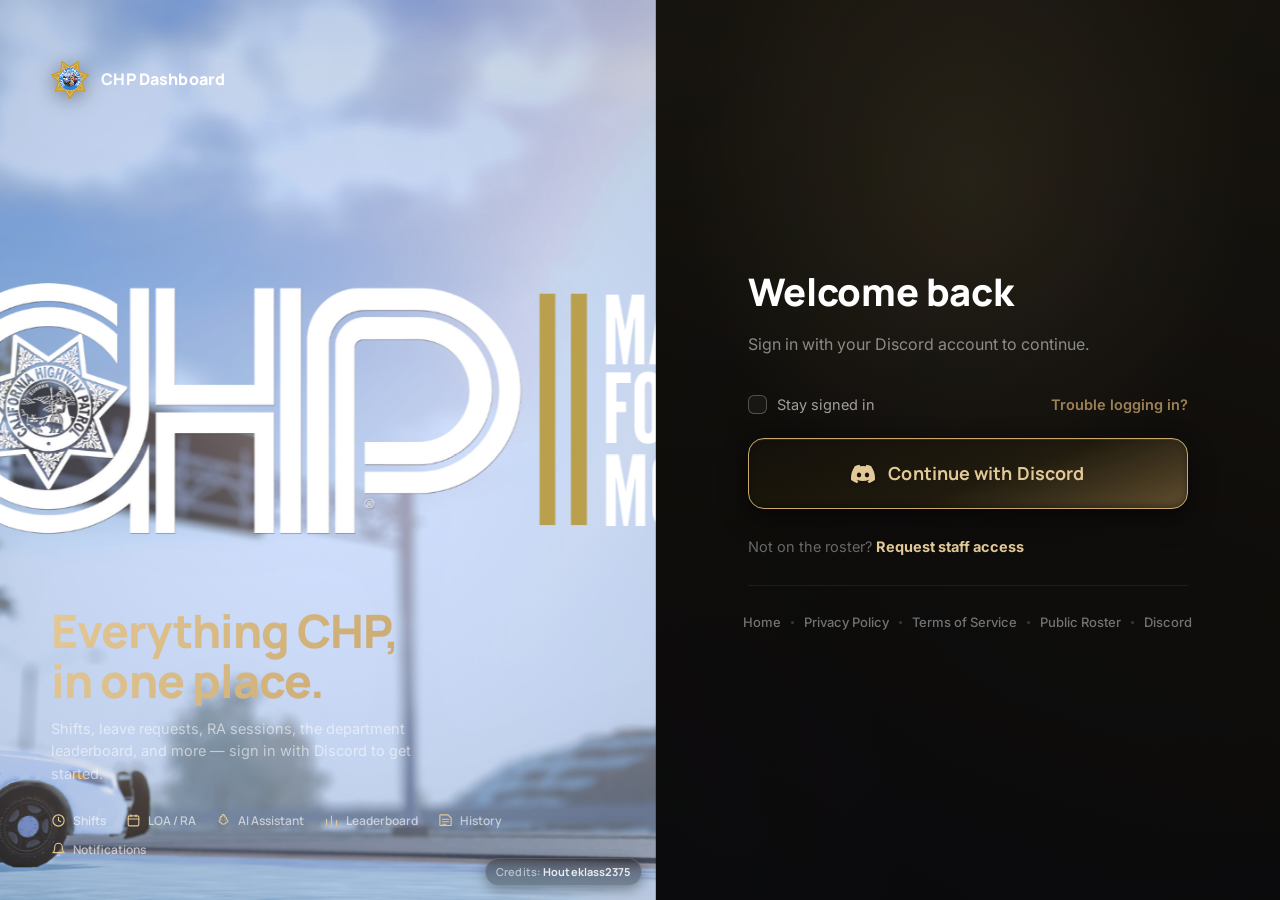
==== commit b1c67c11: "Dashboard polish batch: privacy settings, quick-win UI features - Onboarding-image-wrap width now ma" ====
--- a/dashboard/index.html
+++ b/dashboard/index.html
@@ -9,7 +9,7 @@
 <link rel="preconnect" href="https://fonts.gstatic.com" crossorigin>
 <link href="https://fonts.googleapis.com/css2?family=Manrope:wght@500;600;700;800&family=Inter:wght@400;500;600&family=Playfair+Display:ital,wght@1,500;1,600&display=swap" rel="stylesheet">
 <link rel="stylesheet" href="../assets/chp-theme.css">
-<link rel="stylesheet" href="app.css?v=20260719">
+<link rel="stylesheet" href="app.css?v=20260720">
 <link rel="manifest" href="manifest.json">
 <script>if ('serviceWorker' in navigator) navigator.serviceWorker.register('sw.js');</script>
 <style>
--- a/dashboard/app.css
+++ b/dashboard/app.css
@@ -623,6 +623,45 @@
   border: 1px solid rgba(255,255,255,0.12);
   backdrop-filter: blur(var(--glass-blur)) saturate(var(--glass-sat));
   -webkit-backdrop-filter: blur(var(--glass-blur)) saturate(var(--glass-sat));
+  transition: transform var(--transition-fast, 0.15s ease), border-color var(--transition-fast, 0.15s ease);
+}
+.stat-card:hover { transform: translateY(-2px); border-color: rgba(255,255,255,0.22); }
+
+/* ── Micro-interactions: button press-scale across the dashboard's shared
+   button classes, skipped under Settings > Reduce motion. ── */
+.lookup-search-btn,
+.accent-reset-btn,
+.lookup-action-btn,
+.review-star,
+.onboarding-nav-btn,
+.onboarding-skip-btn,
+.settings-toggle,
+.nav-item {
+  transition: transform 0.1s ease, background var(--transition-fast, 0.15s ease), color var(--transition-fast, 0.15s ease);
+}
+.lookup-search-btn:active,
+.accent-reset-btn:active,
+.lookup-action-btn:active,
+.settings-toggle:active,
+.nav-item:active {
+  transform: scale(0.96);
+}
+body.reduce-motion .lookup-search-btn,
+body.reduce-motion .accent-reset-btn,
+body.reduce-motion .lookup-action-btn,
+body.reduce-motion .review-star,
+body.reduce-motion .onboarding-nav-btn,
+body.reduce-motion .onboarding-skip-btn,
+body.reduce-motion .settings-toggle,
+body.reduce-motion .nav-item {
+  transition: none !important;
+}
+body.reduce-motion .lookup-search-btn:active,
+body.reduce-motion .accent-reset-btn:active,
+body.reduce-motion .lookup-action-btn:active,
+body.reduce-motion .settings-toggle:active,
+body.reduce-motion .nav-item:active {
+  transform: none;
 }
 .stat-card .label { font-size: 11px; text-transform: uppercase; letter-spacing: 0.08em; color: rgba(255,255,255,0.4); }
 .stat-card .value { font-family: "Manrope", sans-serif; font-weight: 800; font-size: 22px; color: #fff; margin-top: 6px; }
@@ -1035,8 +1074,10 @@
   width: 7px;
   height: 7px;
   border-radius: 50%;
-  background: #5ae078;
-  box-shadow: 0 0 6px rgba(90,224,120,0.7);
+  /* Same green as .nav-item-status-dot - was a slightly different shade
+     (#5ae078 vs #4ade80) even though both mean the same "on duty" state. */
+  background: #4ade80;
+  box-shadow: 0 0 6px rgba(74,222,128,0.7);
   animation: live-pulse 1.6s ease-in-out infinite;
 }
 
@@ -1256,6 +1297,19 @@
   font-size: 13.5px;
   text-align: center;
 }
+/* Small inline glyph ahead of every empty-state message, purely
+   decorative (aria-hidden via ::before not being read by screen readers)
+   so the ~30 empty-state call sites across app.js don't need touching. */
+.empty-state::before {
+  content: "";
+  display: block;
+  width: 28px;
+  height: 28px;
+  margin: 0 auto 10px;
+  background: rgba(255,255,255,0.12);
+  -webkit-mask: url("data:image/svg+xml,%3Csvg xmlns='http://www.w3.org/2000/svg' viewBox='0 0 24 24' fill='none' stroke='%23fff' stroke-width='1.6'%3E%3Crect x='3' y='7' width='18' height='13' rx='2'/%3E%3Cpath d='M8 7V5a2 2 0 0 1 2-2h4a2 2 0 0 1 2 2v2'/%3E%3Cpath d='M3 12h18'/%3E%3C/svg%3E") center / contain no-repeat;
+  mask: url("data:image/svg+xml,%3Csvg xmlns='http://www.w3.org/2000/svg' viewBox='0 0 24 24' fill='none' stroke='%23fff' stroke-width='1.6'%3E%3Crect x='3' y='7' width='18' height='13' rx='2'/%3E%3Cpath d='M8 7V5a2 2 0 0 1 2-2h4a2 2 0 0 1 2 2v2'/%3E%3Cpath d='M3 12h18'/%3E%3C/svg%3E") center / contain no-repeat;
+}
 
 /* ── History ── */
 .history-list {
@@ -1396,6 +1450,13 @@
   color: #fff;
   margin: 4px 0 14px;
 }
+.lookup-detail-header-row {
+  display: flex;
+  align-items: center;
+  justify-content: space-between;
+  gap: 12px;
+  margin: 4px 0 14px;
+}
 
 .lookup-actions {
   display: flex;
@@ -1686,6 +1747,22 @@
   flex-shrink: 0;
 }
 .on-duty-row.on-break .on-duty-row-elapsed { color: rgba(255,255,255,0.4); }
+/* Same green/orange pair as .nav-item-status-dot and .on-duty-dot elsewhere -
+   this row previously had no color-coded indicator at all, only a dimmed
+   elapsed-time color, so on-duty vs on-break wasn't visually consistent
+   with the rest of the dashboard. */
+.on-duty-row-dot {
+  flex-shrink: 0;
+  width: 7px;
+  height: 7px;
+  border-radius: 50%;
+  background: #4ade80;
+  box-shadow: 0 0 6px rgba(74,222,128,0.6);
+}
+.on-duty-row.on-break .on-duty-row-dot {
+  background: #e0a05a;
+  box-shadow: 0 0 6px rgba(224,160,90,0.5);
+}
 
 /* ── LOA / RA shared status chips ── */
 .status-chip {
@@ -3623,7 +3700,7 @@
 
 .onboarding-image-wrap {
   flex-shrink: 0;
-  margin: 0 18px;
+  margin: 0 22px;
   border-radius: 14px;
   overflow: hidden;
   aspect-ratio: 16 / 10;
@@ -3633,8 +3710,8 @@
 .onboarding-image {
   width: 100%;
   height: 100%;
-  object-fit: cover;
-  object-position: top center;
+  object-fit: contain;
+  object-position: center;
   display: block;
   opacity: 0;
   animation: fade-up 0.35s var(--ease-smooth, ease) both;
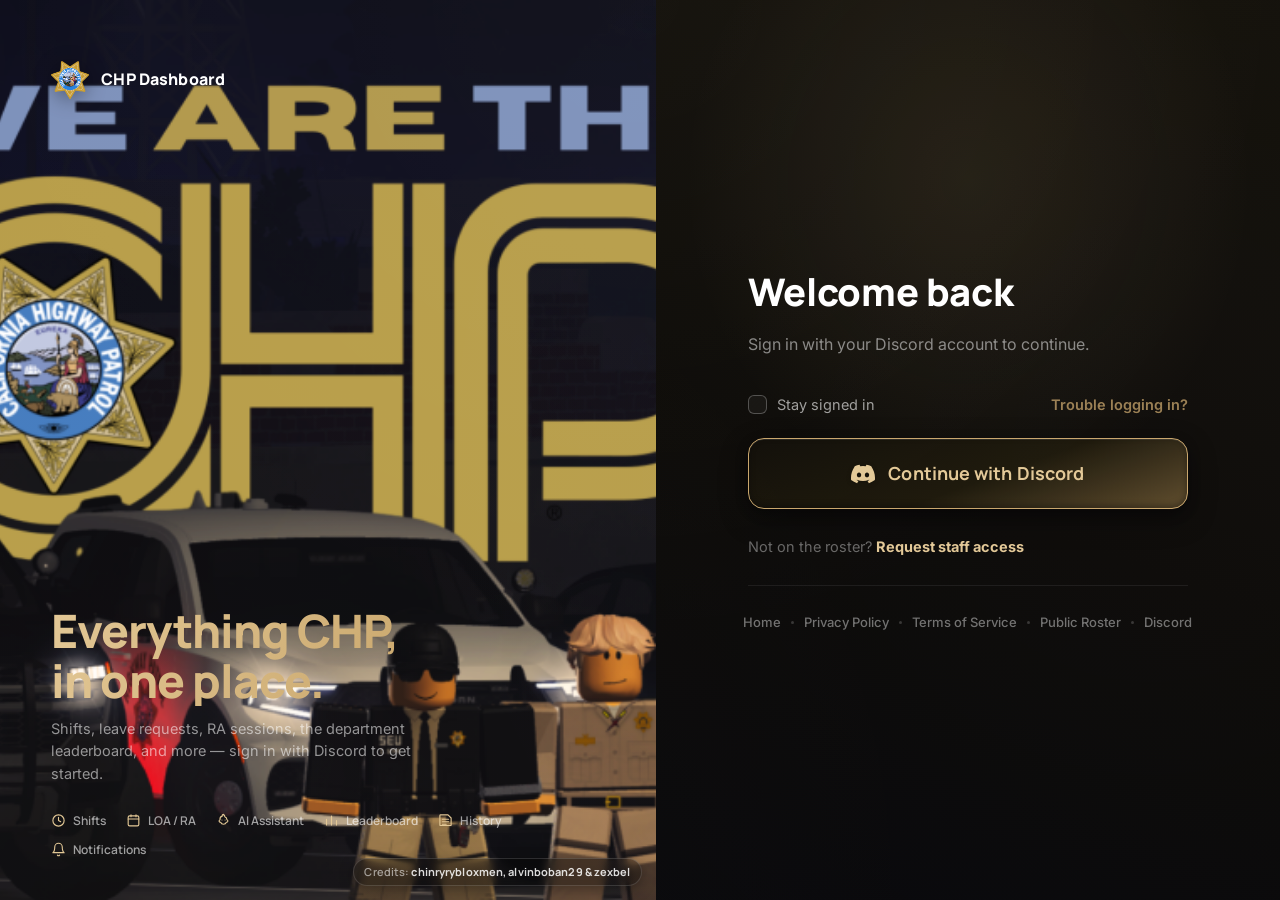
==== commit bd1c5ad0: "Dashboard feature batch 2: connected accounts, leaderboard, profile - Settings > Connected Accounts:" ====
--- a/dashboard/index.html
+++ b/dashboard/index.html
@@ -9,7 +9,7 @@
 <link rel="preconnect" href="https://fonts.gstatic.com" crossorigin>
 <link href="https://fonts.googleapis.com/css2?family=Manrope:wght@500;600;700;800&family=Inter:wght@400;500;600&family=Playfair+Display:ital,wght@1,500;1,600&display=swap" rel="stylesheet">
 <link rel="stylesheet" href="../assets/chp-theme.css">
-<link rel="stylesheet" href="app.css?v=20260720">
+<link rel="stylesheet" href="app.css?v=20260721">
 <link rel="manifest" href="manifest.json">
 <script>if ('serviceWorker' in navigator) navigator.serviceWorker.register('sw.js');</script>
 <style>
--- a/dashboard/app.css
+++ b/dashboard/app.css
@@ -602,6 +602,15 @@
   text-transform: uppercase;
 }
 
+.about-me-text {
+  margin: 8px 0 0;
+  max-width: 480px;
+  font-size: 13.5px;
+  line-height: 1.5;
+  color: rgba(255,255,255,0.55);
+  font-style: italic;
+}
+
 .welcome-intro {
   margin: 8px 0 0;
   max-width: 480px;
@@ -983,6 +992,50 @@
   transition: opacity var(--transition-fast);
 }
 .leaderboard-list.is-loading { opacity: 0; }
+
+/* Pins the current user's own row to the top of .content's scroll (the
+   nearest scrolling ancestor) once scrolled past, so you don't lose track
+   of your own rank while scrolling a long leaderboard. */
+.leaderboard-row-me {
+  position: sticky;
+  top: -1px;
+  z-index: 5;
+  background: rgba(201,166,107,0.12);
+  border: 1px solid rgba(201,166,107,0.35);
+  box-shadow: 0 4px 16px rgba(0,0,0,0.35);
+}
+
+.rank-change {
+  flex-shrink: 0;
+  font-family: "Manrope", sans-serif;
+  font-size: 11px;
+  font-weight: 700;
+  padding: 2px 6px;
+  border-radius: 999px;
+}
+.rank-change.rank-up { color: rgba(180,255,200,0.9); background: rgba(90,200,120,0.12); }
+.rank-change.rank-down { color: rgba(255,180,180,0.9); background: rgba(220,90,90,0.12); }
+
+/* ── Milestone confetti burst (duty-hours round numbers) ── */
+.confetti-burst {
+  position: fixed;
+  inset: 0;
+  pointer-events: none;
+  z-index: 900;
+  overflow: hidden;
+}
+.confetti-piece {
+  position: absolute;
+  top: -10px;
+  width: 8px;
+  height: 14px;
+  opacity: 0.9;
+  animation: confetti-fall linear forwards;
+}
+@keyframes confetti-fall {
+  0% { transform: translateY(0) rotate(0deg); opacity: 1; }
+  100% { transform: translateY(105vh) rotate(540deg); opacity: 0; }
+}
 
 .leaderboard-row {
   display: flex;
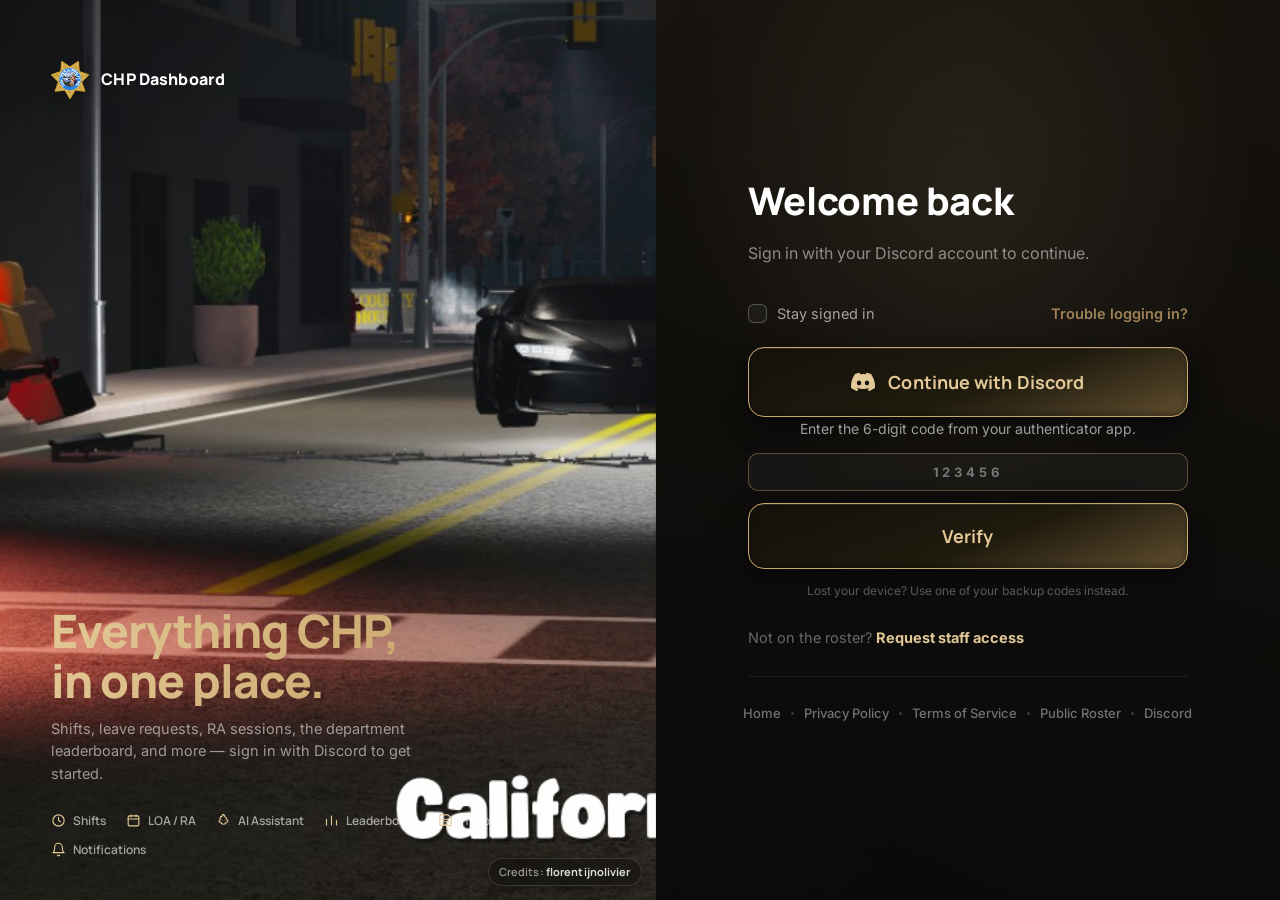
==== commit 0a3904fa: "Red-item batch 1: real-time presence, badges, shared-element transition, 2FA UI - Leaderboard/on-dut" ====
--- a/dashboard/index.html
+++ b/dashboard/index.html
@@ -9,7 +9,7 @@
 <link rel="preconnect" href="https://fonts.gstatic.com" crossorigin>
 <link href="https://fonts.googleapis.com/css2?family=Manrope:wght@500;600;700;800&family=Inter:wght@400;500;600&family=Playfair+Display:ital,wght@1,500;1,600&display=swap" rel="stylesheet">
 <link rel="stylesheet" href="../assets/chp-theme.css">
-<link rel="stylesheet" href="app.css?v=20260721">
+<link rel="stylesheet" href="app.css?v=20260722">
 <link rel="manifest" href="manifest.json">
 <script>if ('serviceWorker' in navigator) navigator.serviceWorker.register('sw.js');</script>
 <style>
@@ -413,6 +413,44 @@
   .login-processing.active { display: flex; }
   .login-btn.hidden { display: none; }
 
+  .twofa-form {
+    display: flex;
+    flex-direction: column;
+    align-items: center;
+    gap: 12px;
+    width: 100%;
+    animation: fade-up 0.4s var(--ease-smooth) both;
+  }
+  .twofa-prompt { margin: 0; font-size: 14px; color: rgba(255,255,255,0.6); text-align: center; }
+  .twofa-code-input {
+    width: 100%;
+    padding: 16px;
+    border-radius: 14px;
+    background: rgba(255,255,255,0.05);
+    border: 1.5px solid rgba(255,255,255,0.15);
+    color: #fff;
+    font-family: "Manrope", sans-serif;
+    font-size: 22px;
+    font-weight: 700;
+    letter-spacing: 0.3em;
+    text-align: center;
+  }
+  .twofa-code-input:focus { outline: none; border-color: var(--chp-gold, #c9a66b); }
+  .twofa-submit-btn { animation: none; }
+  .twofa-error {
+    margin: 0;
+    padding: 10px 14px;
+    border-radius: 10px;
+    background: rgba(220,90,90,0.10);
+    border: 1px solid rgba(220,90,90,0.25);
+    color: rgba(255,180,180,0.9);
+    font-size: 13px;
+    font-weight: 600;
+    text-align: center;
+    width: 100%;
+  }
+  .twofa-backup-hint { margin: 0; font-size: 12px; color: rgba(255,255,255,0.35); text-align: center; }
+
   .spinner {
     width: 18px;
     height: 18px;
@@ -580,6 +618,14 @@
         <span>Signing you in&hellip;</span>
       </div>
 
+      <form class="twofa-form" id="twofaForm" hidden>
+        <p class="twofa-prompt">Enter the 6-digit code from your authenticator app.</p>
+        <input type="text" id="twofaCodeInput" class="twofa-code-input" inputmode="numeric" autocomplete="one-time-code" maxlength="10" placeholder="123456" autofocus>
+        <button type="submit" class="login-btn twofa-submit-btn">Verify</button>
+        <p class="twofa-error" id="twofaError" hidden></p>
+        <p class="twofa-backup-hint">Lost your device? Use one of your backup codes instead.</p>
+      </form>
+
       <p class="login-card-foot">Not on the roster? <a href="https://discord.gg/7fyPz8fMq6" target="_blank" rel="noopener noreferrer">Request staff access</a></p>
 
       <nav class="site-links" aria-label="Resource links">
@@ -606,6 +652,9 @@
   const loginBtn        = document.getElementById("loginBtn");
   const loginProcessing = document.getElementById("loginProcessing");
   const rememberMe      = document.getElementById("rememberMe");
+  const twofaForm       = document.getElementById("twofaForm");
+  const twofaCodeInput  = document.getElementById("twofaCodeInput");
+  const twofaError      = document.getElementById("twofaError");
 
   const authorizeUrl =
     "https://discord.com/api/oauth2/authorize" +
@@ -621,7 +670,44 @@
   const WORKER_URL = "https://chp-dashboard-api.aidenspearb.workers.dev";
   const params = new URLSearchParams(window.location.search);
 
-  if (params.has("code")) {
+  // pending2fa=1 arrives via authCallback.js's GET redirect when the user
+  // has 2FA enabled - the real session hasn't been issued yet, only a
+  // short-lived pendingToken (in the URL fragment, never sent to any
+  // server) that /api/2fa/verify-login needs alongside the entered code.
+  if (params.has("pending2fa")) {
+    const pendingToken = window.location.hash.startsWith("#pending=")
+      ? decodeURIComponent(window.location.hash.slice("#pending=".length))
+      : null;
+    if (!pendingToken) {
+      window.location.href = "index.html?error=1";
+    } else {
+      loginBtn.classList.add("hidden");
+      twofaForm.hidden = false;
+      twofaForm.addEventListener("submit", async (e) => {
+        e.preventDefault();
+        twofaError.hidden = true;
+        const code = twofaCodeInput.value.trim();
+        if (!code) return;
+        const res = await fetch(`${WORKER_URL}/api/2fa/verify-login`, {
+          method: "POST",
+          credentials: "include",
+          headers: { "content-type": "application/json" },
+          body: JSON.stringify({ pendingToken, code }),
+        }).then((r) => r.json()).catch(() => null);
+
+        if (!res || !res.ok) {
+          twofaError.textContent = "Incorrect code - try again.";
+          twofaError.hidden = false;
+          twofaCodeInput.value = "";
+          twofaCodeInput.focus();
+          return;
+        }
+        // Same handoff app.html's bootstrapSessionToken expects from the
+        // normal login redirect - stash the token and land on the dashboard.
+        window.location.href = `app.html#session=${encodeURIComponent(res.token)}`;
+      });
+    }
+  } else if (params.has("code")) {
     loginBtn.classList.add("hidden");
     loginProcessing.classList.add("active");
 
@@ -648,7 +734,7 @@
   // after a failed attempt (?denied=/?error=), so a denied user isn't
   // stuck bouncing back into the dashboard on a stale cookie, and so this
   // check can't race the code-exchange redirect above.
-  if (!params.has("code") && !params.has("denied") && !params.has("error")) {
+  if (!params.has("code") && !params.has("denied") && !params.has("error") && !params.has("pending2fa")) {
     loginBtn.classList.add("hidden");
     loginProcessing.classList.add("active");
     // Mobile Safari/Chrome block the chp_session cookie on this cross-site
--- a/dashboard/app.css
+++ b/dashboard/app.css
@@ -1016,6 +1016,45 @@
 .rank-change.rank-up { color: rgba(180,255,200,0.9); background: rgba(90,200,120,0.12); }
 .rank-change.rank-down { color: rgba(255,180,180,0.9); background: rgba(220,90,90,0.12); }
 
+/* ── Two-Factor Authentication (Settings) ── */
+.twofa-panel {
+  margin-top: 14px;
+  padding: 16px;
+  border-radius: 14px;
+  background: rgba(255,255,255,0.03);
+  border: 1px solid rgba(255,255,255,0.08);
+}
+.twofa-manual-key {
+  margin: 10px 0;
+  padding: 12px 14px;
+  border-radius: 10px;
+  background: rgba(0,0,0,0.3);
+  border: 1px solid rgba(201,166,107,0.25);
+  color: var(--chp-gold-bright, #c9a66b);
+  font-family: monospace;
+  font-size: 15px;
+  letter-spacing: 0.05em;
+  text-align: center;
+  user-select: all;
+}
+.twofa-backup-codes {
+  display: grid;
+  grid-template-columns: repeat(auto-fit, minmax(120px, 1fr));
+  gap: 8px;
+  margin: 12px 0;
+}
+.twofa-backup-code {
+  padding: 8px 10px;
+  border-radius: 8px;
+  background: rgba(0,0,0,0.3);
+  border: 1px solid rgba(255,255,255,0.12);
+  color: #fff;
+  font-family: monospace;
+  font-size: 13px;
+  text-align: center;
+  user-select: all;
+}
+
 /* ── Milestone confetti burst (duty-hours round numbers) ── */
 .confetti-burst {
   position: fixed;
@@ -1510,6 +1549,14 @@
   gap: 12px;
   margin: 4px 0 14px;
 }
+.lookup-detail-identity { display: flex; align-items: center; gap: 10px; }
+.lookup-detail-avatar { width: 36px; height: 36px; border-radius: 50%; flex-shrink: 0; }
+
+/* Clickable leaderboard rows/podium slots (jump to Member Lookup) - staff-
+   only, gated in JS via wireLeaderboardRowClicks. */
+.leaderboard-clickable { cursor: pointer; transition: background var(--transition-fast, 0.15s ease); }
+.leaderboard-row.leaderboard-clickable:hover { background: rgba(201,166,107,0.08); }
+.podium-slot.leaderboard-clickable:hover { transform: translateY(-2px); }
 
 .lookup-actions {
   display: flex;
@@ -2051,6 +2098,51 @@
 }
 .badge-card-stat {
   color: var(--chp-text-muted, #b9b3a4);
+}
+
+/* ── Badge tiers (inferred client-side from label text - see badgeTierFor) ── */
+.badge-tier-bronze { border-color: rgba(205,127,80,0.4); background: linear-gradient(160deg, rgba(205,127,80,0.14), rgba(255,255,255,0.02)); }
+.badge-tier-bronze .badge-icon { filter: hue-rotate(-15deg) saturate(1.3); }
+.badge-tier-silver { border-color: rgba(200,200,210,0.45); background: linear-gradient(160deg, rgba(200,200,210,0.14), rgba(255,255,255,0.02)); }
+.badge-tier-gold { border-color: rgba(230,190,90,0.55); background: linear-gradient(160deg, rgba(230,190,90,0.18), rgba(255,255,255,0.02)); box-shadow: 0 0 14px rgba(230,190,90,0.12); }
+.badge-tier-platinum {
+  border-color: rgba(180,220,255,0.6);
+  background: linear-gradient(160deg, rgba(180,220,255,0.20), rgba(201,166,107,0.08));
+  box-shadow: 0 0 18px rgba(180,220,255,0.18);
+}
+
+/* ── Next-badge progress bars ── */
+.next-badge-progress {
+  display: flex;
+  flex-direction: column;
+  gap: 12px;
+  margin-top: 14px;
+}
+.next-badge-row {
+  display: grid;
+  grid-template-columns: minmax(120px, 1fr) 2fr auto;
+  align-items: center;
+  gap: 12px;
+}
+.next-badge-label { font-size: 12.5px; color: rgba(255,255,255,0.55); }
+.next-badge-track {
+  height: 6px;
+  border-radius: 999px;
+  background: rgba(255,255,255,0.08);
+  overflow: hidden;
+}
+.next-badge-fill {
+  height: 100%;
+  border-radius: 999px;
+  background: linear-gradient(90deg, var(--chp-gold-bright, #c9a66b), #e0bf80);
+  transition: width 0.6s var(--ease-smooth, ease);
+}
+.next-badge-count {
+  font-family: "Manrope", sans-serif;
+  font-size: 11.5px;
+  font-weight: 700;
+  color: rgba(255,255,255,0.4);
+  font-variant-numeric: tabular-nums;
 }
 
 /* ── Personal Settings ── */
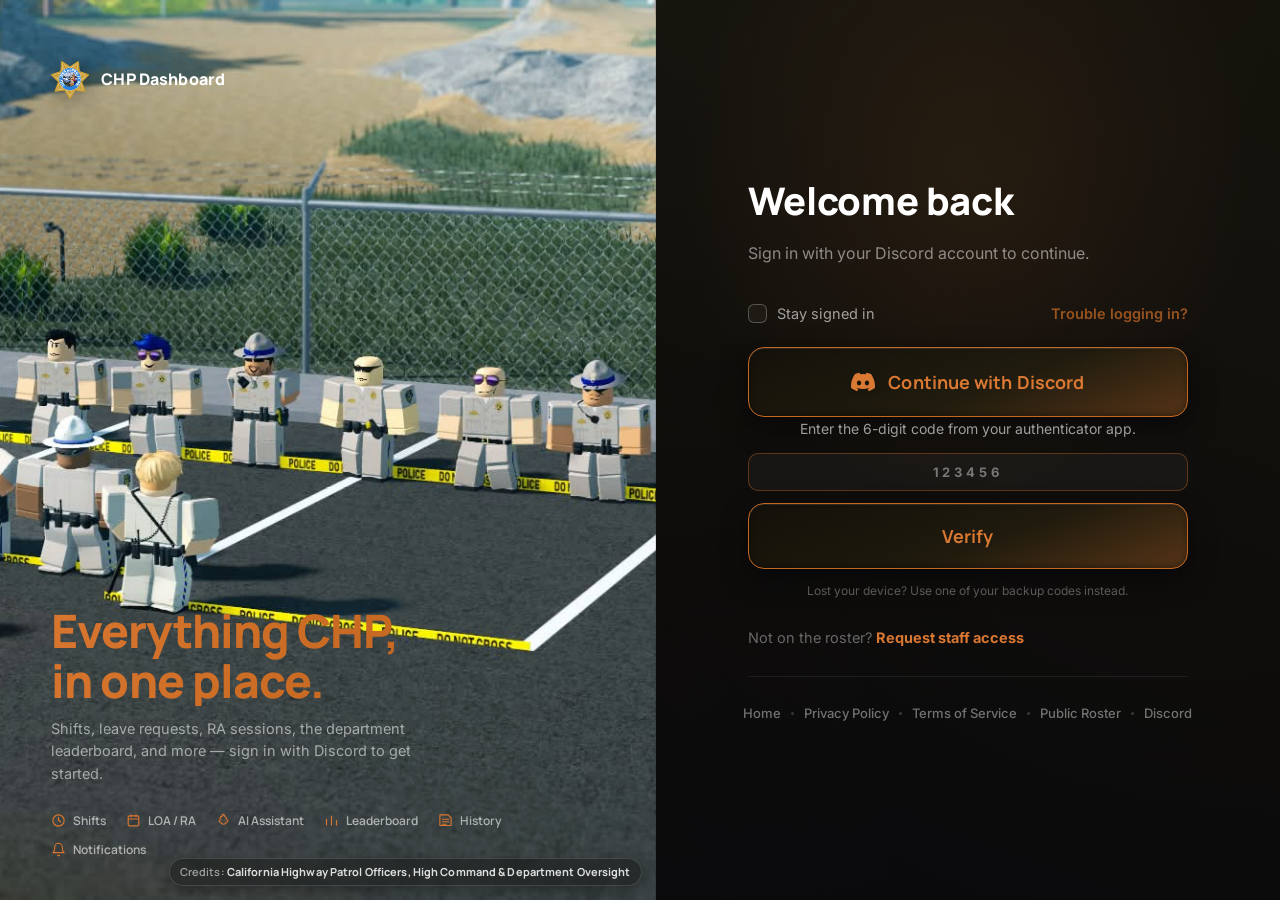
==== commit 1fc01fe0: "Dark orange/black theme, reduced glow, minimal sidebar, merged search - chp-theme.css: gold palette " ====
--- a/dashboard/index.html
+++ b/dashboard/index.html
@@ -9,7 +9,7 @@
 <link rel="preconnect" href="https://fonts.gstatic.com" crossorigin>
 <link href="https://fonts.googleapis.com/css2?family=Manrope:wght@500;600;700;800&family=Inter:wght@400;500;600&family=Playfair+Display:ital,wght@1,500;1,600&display=swap" rel="stylesheet">
 <link rel="stylesheet" href="../assets/chp-theme.css">
-<link rel="stylesheet" href="app.css?v=20260722">
+<link rel="stylesheet" href="app.css?v=20260723">
 <link rel="manifest" href="manifest.json">
 <script>if ('serviceWorker' in navigator) navigator.serviceWorker.register('sw.js');</script>
 <style>
@@ -98,7 +98,7 @@
     z-index: 1;
     background:
       linear-gradient(180deg, rgba(8,7,4,0.65) 0%, rgba(8,7,4,0.40) 40%, rgba(8,7,4,0.82) 100%),
-      radial-gradient(ellipse 80% 55% at 15% 0%, rgba(201,166,107,0.16) 0%, transparent 60%);
+      radial-gradient(ellipse 80% 55% at 15% 0%, rgba(194,102,31,0.16) 0%, transparent 60%);
   }
 
   .login-visual > * { position: relative; z-index: 2; }
@@ -225,7 +225,7 @@
     padding: 24px;
     overflow-y: auto;
     background:
-      radial-gradient(ellipse 70% 55% at 50% 20%, rgba(201,166,107,0.10) 0%, transparent 65%),
+      radial-gradient(ellipse 70% 55% at 50% 20%, rgba(194,102,31,0.10) 0%, transparent 65%),
       linear-gradient(200deg, #14110a 0%, #0c0a06 55%, #08080b 100%);
   }
 
@@ -316,7 +316,7 @@
   }
 
   .help-link {
-    color: rgba(201,166,107,0.75);
+    color: rgba(194,102,31,0.75);
     text-decoration: none;
     font-weight: 600;
     transition: color 0.2s var(--ease-smooth);
@@ -371,7 +371,7 @@
     content: "";
     position: absolute;
     inset: 0;
-    background: linear-gradient(135deg, rgba(201,166,107,0.18) 0%, transparent 55%);
+    background: linear-gradient(135deg, rgba(194,102,31,0.18) 0%, transparent 55%);
     opacity: 0;
     transition: opacity 0.3s var(--ease-smooth);
   }
@@ -382,7 +382,7 @@
     box-shadow:
       inset 0 1px 0 rgba(255,255,255,0.14),
       inset 0 -2px 6px rgba(0,0,0,0.4),
-      0 16px 38px rgba(201,166,107,0.25),
+      0 16px 38px rgba(194,102,31,0.25),
       0 6px 16px rgba(0,0,0,0.5);
   }
   .login-btn:hover::before { opacity: 1; }
@@ -456,7 +456,7 @@
     height: 18px;
     border-radius: 50%;
     border: 2.5px solid rgba(255,255,255,0.20);
-    border-top-color: rgba(201,166,107,0.85);
+    border-top-color: rgba(194,102,31,0.85);
     animation: spin 0.8s linear infinite;
   }
   @keyframes spin { to { transform: rotate(360deg); } }
@@ -487,7 +487,7 @@
   }
   .site-link:hover {
     color: var(--chp-gold-bright);
-    background: rgba(201,166,107,0.08);
+    background: rgba(194,102,31,0.08);
   }
 
   .site-link-dot {
--- a/assets/chp-theme.css
+++ b/assets/chp-theme.css
@@ -1,37 +1,41 @@
 :root {
   --chp-black:        #08080b;
   --chp-black-soft:   #111116;
-  --chp-gold:         #c9a66b;
-  --chp-gold-bright:  #e3c896;
-  --chp-gold-dim:     #8a6f41;
-  --chp-gold-soft:    rgba(201,166,107,0.85);
+  /* Dark orange/black palette (was gold) - and deliberately less saturated/
+     bright than the old gold (#e3c896 -> #d9762f) since this replaces a
+     palette that was reported as too glowy/eye-straining, not just a
+     different hue on the same brightness. */
+  --chp-gold:         #c2661f;
+  --chp-gold-bright:  #d9762f;
+  --chp-gold-dim:     #7a4318;
+  --chp-gold-soft:    rgba(194,102,31,0.8);
   --chp-text:         #ede9e0;
   --chp-text-muted:   #8a857a;
   --chp-text-faint:   #4a4640;
 
-  /* Liquid glass surface tokens — thin, transparent, barely-there blur.
-     Just enough blur to keep text legible over the busy scene; everything
-     else is transparency + a moving specular highlight, not haze. */
-  --glass-tint:         rgba(255,255,255,0.045);
-  --glass-tint-soft:    rgba(255,255,255,0.01);
-  --glass-bg:           rgba(255,255,255,0.03);
-  --glass-bg-hover:     rgba(255,255,255,0.05);
-  --glass-border:       rgba(255,255,255,0.16);
-  --glass-border-gold:  rgba(201,166,107,0.18);
-  --glass-highlight:    rgba(255,255,255,0.55);
-  --glass-blur:         blur(8px) saturate(160%);
-  --glass-blur-heavy:   blur(14px) saturate(180%);
+  /* Liquid glass surface tokens - blur/saturate/shadow all turned down from
+     the original "liquid glass" treatment (reported as excessive glow /
+     hard on the eyes). Surfaces are now closer to plain flat panels: less
+     blur, less saturation boost, and shadows/highlights roughly halved. */
+  --glass-tint:         rgba(255,255,255,0.03);
+  --glass-tint-soft:    rgba(255,255,255,0.008);
+  --glass-bg:           rgba(255,255,255,0.025);
+  --glass-bg-hover:     rgba(255,255,255,0.04);
+  --glass-border:       rgba(255,255,255,0.10);
+  --glass-border-gold:  rgba(194,102,31,0.14);
+  --glass-highlight:    rgba(255,255,255,0.22);
+  --glass-blur:         blur(4px) saturate(120%);
+  --glass-blur-heavy:   blur(7px) saturate(130%);
   --glass-shadow:
-    inset 0 1px 0 rgba(255,255,255,0.30),
+    inset 0 1px 0 rgba(255,255,255,0.14),
     inset 0 -1px 0 rgba(0,0,0,0.10),
-    0 8px 32px rgba(0,0,0,0.22),
-    0 2px 8px  rgba(0,0,0,0.12);
+    0 4px 16px rgba(0,0,0,0.18),
+    0 1px 4px  rgba(0,0,0,0.10);
   --glass-shadow-raised:
-    inset 0 1.5px 0 rgba(255,255,255,0.38),
+    inset 0 1px 0 rgba(255,255,255,0.18),
     inset 0 -1px  0 rgba(0,0,0,0.12),
-    0 20px 50px rgba(0,0,0,0.28),
-    0 4px  16px rgba(0,0,0,0.16),
-    0 0 0 1px rgba(255,255,255,0.05);
+    0 10px 28px rgba(0,0,0,0.24),
+    0 2px  8px rgba(0,0,0,0.14);
 
   /* Easing — use these everywhere instead of one-off cubic-beziers */
   --ease-spring:   cubic-bezier(0.34, 1.56, 0.64, 1);
@@ -86,8 +90,8 @@
   left: -90px;
   background: linear-gradient(to bottom,
     transparent 0%,
-    rgba(201,166,107,0.18) 20%,
-    rgba(201,166,107,0.08) 55%,
+    rgba(194,102,31,0.18) 20%,
+    rgba(194,102,31,0.08) 55%,
     transparent 100%);
   filter: blur(18px);
   animation: beam-sweep 14s ease-in-out infinite;
@@ -102,7 +106,7 @@
   background: linear-gradient(to bottom,
     transparent 0%,
     rgba(255,220,140,0.22) 20%,
-    rgba(201,166,107,0.10) 55%,
+    rgba(194,102,31,0.10) 55%,
     transparent 100%);
   filter: blur(6px);
   animation: beam-sweep 14s ease-in-out infinite;
@@ -127,7 +131,7 @@
 
 .chp-orb-1 {
   width: 650px; height: 650px;
-  background: radial-gradient(circle, rgba(201,166,107,0.55) 0%, transparent 65%);
+  background: radial-gradient(circle, rgba(194,102,31,0.55) 0%, transparent 65%);
   top: -220px; left: -160px;
   animation: orb-drift-1 26s ease-in-out infinite;
 }
@@ -237,9 +241,9 @@
   height: 1px;
   background: linear-gradient(90deg,
     transparent 0%,
-    rgba(201,166,107,0.45) 30%,
+    rgba(194,102,31,0.45) 30%,
     rgba(255,255,255,0.55) 50%,
-    rgba(201,166,107,0.45) 70%,
+    rgba(194,102,31,0.45) 70%,
     transparent 100%);
   border-radius: 1px;
   pointer-events: none;
@@ -255,12 +259,12 @@
 
 /* Light response on hover — glass brightens and lifts, no harsh zoom */
 .chp-glass:hover {
-  border-color: rgba(201,166,107,0.30);
+  border-color: rgba(194,102,31,0.30);
   box-shadow:
     inset 0 1px 0 rgba(255,255,255,0.36),
     inset 0 -1px 0 rgba(0,0,0,0.08),
     0 16px 46px rgba(0,0,0,0.26),
-    0 0 0 1px rgba(201,166,107,0.12);
+    0 0 0 1px rgba(194,102,31,0.12);
 }
 
 .chp-glass.chp-glass-card:hover {
@@ -289,11 +293,11 @@
 .chp-badge {
   width: 68px; height: 68px;
   object-fit: contain;
-  filter: drop-shadow(0 0 16px rgba(201,166,107,0.45));
+  filter: drop-shadow(0 0 16px rgba(194,102,31,0.45));
   transition: filter 0.4s var(--ease-smooth), transform 0.4s var(--ease-spring);
 }
 .chp-badge:hover {
-  filter: drop-shadow(0 0 28px rgba(201,166,107,0.70));
+  filter: drop-shadow(0 0 28px rgba(194,102,31,0.70));
   transform: scale(1.05) rotate(-2deg);
 }
 
@@ -345,8 +349,8 @@
 }
 
 .chp-notice {
-  background: rgba(201,166,107,0.05);
-  border: 1px solid rgba(201,166,107,0.16);
+  background: rgba(194,102,31,0.05);
+  border: 1px solid rgba(194,102,31,0.16);
   border-radius: 16px;
   padding: 16px 22px;
   margin: 20px 0;
@@ -359,7 +363,7 @@
 
 .chp-panel {
   background: rgba(255,255,255,0.03);
-  border: 1px solid rgba(201,166,107,0.10);
+  border: 1px solid rgba(194,102,31,0.10);
   border-radius: 14px;
   padding: 16px 18px;
   margin: 14px 0;
@@ -377,13 +381,13 @@
 }
 
 th, td {
-  border: 1px solid rgba(201,166,107,0.18);
+  border: 1px solid rgba(194,102,31,0.18);
   padding: 9px 14px;
   text-align: left;
   vertical-align: top;
 }
 th {
-  background: rgba(201,166,107,0.10);
+  background: rgba(194,102,31,0.10);
   color: #fff;
   font-weight: 600;
   font-size: 13px;
@@ -413,7 +417,7 @@
   padding: 7px 4px;
   font-size: 14px;
   text-decoration: none;
-  border-bottom: 1px solid rgba(201,166,107,0.10);
+  border-bottom: 1px solid rgba(194,102,31,0.10);
   color: var(--chp-text);
   transition: color 0.25s var(--ease-smooth), padding-left 0.25s var(--ease-spring);
 }
@@ -492,7 +496,7 @@
   height: 1px;
   background: linear-gradient(90deg,
     transparent,
-    rgba(201,166,107,0.55),
+    rgba(194,102,31,0.55),
     transparent);
 }
 
@@ -511,7 +515,7 @@
 }
 
 .chp-dock button:hover:not(:disabled) {
-  background: rgba(201,166,107,0.14);
+  background: rgba(194,102,31,0.14);
   transform: translateY(-1px);
 }
 
@@ -591,7 +595,7 @@
   z-index: 0;
   background:
     radial-gradient(circle at 50% 0%, rgba(255,255,255,0.03), transparent 60%),
-    radial-gradient(circle at 10% 100%, rgba(201,166,107,0.04), transparent 55%),
+    radial-gradient(circle at 10% 100%, rgba(194,102,31,0.04), transparent 55%),
     radial-gradient(circle at 90% 50%, rgba(120,140,255,0.03), transparent 60%);
   mix-blend-mode: screen;
   opacity: 0.7;
--- a/dashboard/app.css
+++ b/dashboard/app.css
@@ -49,7 +49,7 @@
 .notif-dropdown-panel:hover, .notif-dropdown-panel.is-scrolling,
 .on-duty-list:hover, .on-duty-list.is-scrolling,
 .auto-scrollbar:hover, .auto-scrollbar.is-scrolling {
-  scrollbar-color: rgba(201,166,107,0.45) transparent;
+  scrollbar-color: rgba(194,102,31,0.45) transparent;
 }
 .content::-webkit-scrollbar,
 .sidebar-nav-scroll::-webkit-scrollbar,
@@ -87,7 +87,7 @@
 .notif-dropdown-panel:hover::-webkit-scrollbar-thumb, .notif-dropdown-panel.is-scrolling::-webkit-scrollbar-thumb,
 .on-duty-list:hover::-webkit-scrollbar-thumb, .on-duty-list.is-scrolling::-webkit-scrollbar-thumb,
 .auto-scrollbar:hover::-webkit-scrollbar-thumb, .auto-scrollbar.is-scrolling::-webkit-scrollbar-thumb {
-  background: rgba(201,166,107,0.5);
+  background: rgba(194,102,31,0.5);
 }
 
 /* Base surface: translucent tint + layered shadow for depth. No SVG filter
@@ -118,7 +118,7 @@
   border-radius: inherit;
   background:
     radial-gradient(circle at var(--mx) var(--my), rgba(255,255,255,0.22) 0%, transparent 55%),
-    linear-gradient(90deg, transparent 8%, rgba(255,255,255,0.45) 48%, rgba(201,166,107,0.4) 55%, transparent 92%);
+    linear-gradient(90deg, transparent 8%, rgba(255,255,255,0.45) 48%, rgba(194,102,31,0.4) 55%, transparent 92%);
   background-repeat: no-repeat;
   background-size: 100% 100%, 100% 1px;
   background-position: 0 0, 0 0;
@@ -186,7 +186,7 @@
      below when no custom color has been picked. Kept dark by design so
      the gold/white text and card contrast stays legible. */
   background:
-    radial-gradient(ellipse 90% 60% at 50% -8%, var(--chp-bg-glow, rgba(201,166,107,0.18)) 0%, transparent 60%),
+    radial-gradient(ellipse 90% 60% at 50% -8%, var(--chp-bg-glow, rgba(194,102,31,0.18)) 0%, transparent 60%),
     linear-gradient(165deg, var(--chp-bg-1, #1c1708) 0%, var(--chp-bg-2, #100d06) 40%, var(--chp-bg-3, #08080b) 100%);
   color: var(--chp-text);
 }
@@ -197,13 +197,13 @@
 }
 
 .sidebar {
-  width: 220px;
+  width: 200px;
   flex-shrink: 0;
   display: flex;
   flex-direction: column;
-  gap: 4px;
-  padding: 20px 14px;
-  border-right: 1px solid rgba(255,255,255,0.10);
+  gap: 2px;
+  padding: 16px 10px;
+  border-right: 1px solid rgba(255,255,255,0.08);
   transition: transform var(--transition-base), width var(--transition-base);
 }
 
@@ -227,22 +227,24 @@
 .nav-item {
   display: flex;
   align-items: center;
-  gap: 10px;
+  gap: 9px;
   width: 100%;
   text-align: left;
-  padding: 9px 12px;
-  border-radius: 10px;
+  padding: 7px 10px;
+  border-radius: 8px;
   border: none;
   background: transparent;
   color: rgba(255,255,255,0.55);
   font-family: "Manrope", sans-serif;
-  font-size: 13px;
+  font-size: 12.5px;
   font-weight: 600;
   cursor: pointer;
-  transition: background var(--transition-fast), color var(--transition-fast), transform 0.2s var(--ease-spring, ease);
-}
-.nav-item:hover { background: rgba(255,255,255,0.06); color: #fff; transform: translateX(2px); }
-.nav-item.active { background: rgba(201,166,107,0.14); color: var(--chp-gold-bright); }
+  /* No hover slide/transform - a minimal nav shouldn't move under the
+     cursor, just change color/background. */
+  transition: background var(--transition-fast), color var(--transition-fast);
+}
+.nav-item:hover { background: rgba(255,255,255,0.05); color: #fff; }
+.nav-item.active { background: rgba(194,102,31,0.12); color: var(--chp-gold-bright); }
 .nav-item-icon {
   flex-shrink: 0;
   width: 16px;
@@ -358,8 +360,8 @@
 }
 .rail-icon-btn .nav-category-icon { width: 18px; height: 18px; }
 .rail-icon-btn:hover {
-  background: rgba(201,166,107,0.16);
-  border-color: rgba(201,166,107,0.35);
+  background: rgba(194,102,31,0.16);
+  border-color: rgba(194,102,31,0.35);
   color: var(--chp-gold-bright);
 }
 
@@ -388,7 +390,7 @@
   justify-content: center;
   transition: background var(--transition-fast), border-color var(--transition-fast), transform var(--transition-fast);
 }
-.sidebar-toggle:hover { background: rgba(201,166,107,0.18); border-color: rgba(201,166,107,0.4); }
+.sidebar-toggle:hover { background: rgba(194,102,31,0.18); border-color: rgba(194,102,31,0.4); }
 .sidebar-toggle svg { width: 16px; height: 16px; transition: transform var(--transition-base); }
 
 /* Second, always-visible toggle pinned to the content area's top-left edge -
@@ -412,7 +414,7 @@
   justify-content: center;
   transition: background var(--transition-fast), border-color var(--transition-fast);
 }
-.content-sidebar-toggle:hover { background: rgba(201,166,107,0.14); border-color: rgba(201,166,107,0.35); }
+.content-sidebar-toggle:hover { background: rgba(194,102,31,0.14); border-color: rgba(194,102,31,0.35); }
 .content-sidebar-toggle svg { width: 18px; height: 18px; }
 .shell.collapsed .content-sidebar-toggle { display: flex; }
 
@@ -567,8 +569,8 @@
   height: 64px;
   border-radius: 50%;
   object-fit: cover;
-  border: 2px solid rgba(201,166,107,0.55);
-  box-shadow: 0 0 24px rgba(201,166,107,0.4);
+  border: 2px solid rgba(194,102,31,0.55);
+  box-shadow: 0 0 24px rgba(194,102,31,0.4);
   transition: transform 0.35s var(--ease-spring, ease);
 }
 .welcome-hero:hover .welcome-avatar { transform: scale(1.05); }
@@ -592,8 +594,8 @@
   margin: 0;
   padding: 6px 14px;
   border-radius: 999px;
-  background: rgba(201,166,107,0.12);
-  border: 1px solid rgba(201,166,107,0.28);
+  background: rgba(194,102,31,0.12);
+  border: 1px solid rgba(194,102,31,0.28);
   color: var(--chp-gold-bright);
   font-family: "Manrope", sans-serif;
   font-size: 11.5px;
@@ -835,7 +837,7 @@
   transition: background var(--transition-fast), color var(--transition-fast);
 }
 .period-btn:hover { background: rgba(255,255,255,0.06); color: #fff; }
-.period-btn.active { background: rgba(201,166,107,0.16); color: var(--chp-gold-bright); }
+.period-btn.active { background: rgba(194,102,31,0.16); color: var(--chp-gold-bright); }
 
 .period-btn[data-period="live"] .live-dot {
   width: 7px;
@@ -885,7 +887,7 @@
   font-size: 13px;
   color-scheme: dark;
 }
-.field-row input[type="date"]:focus { outline: none; border-color: rgba(201,166,107,0.4); }
+.field-row input[type="date"]:focus { outline: none; border-color: rgba(194,102,31,0.4); }
 
 /* Global base for every plain form control that isn't otherwise classed -
    without this, any <select>/<textarea>/<input> dropped into a panel (Watch
@@ -912,7 +914,7 @@
 input[type="number"]:focus,
 input[type="search"]:focus {
   outline: none;
-  border-color: rgba(201,166,107,0.4);
+  border-color: rgba(194,102,31,0.4);
 }
 select option {
   background: #1a1610;
@@ -1000,8 +1002,8 @@
   position: sticky;
   top: -1px;
   z-index: 5;
-  background: rgba(201,166,107,0.12);
-  border: 1px solid rgba(201,166,107,0.35);
+  background: rgba(194,102,31,0.12);
+  border: 1px solid rgba(194,102,31,0.35);
   box-shadow: 0 4px 16px rgba(0,0,0,0.35);
 }
 
@@ -1029,7 +1031,7 @@
   padding: 12px 14px;
   border-radius: 10px;
   background: rgba(0,0,0,0.3);
-  border: 1px solid rgba(201,166,107,0.25);
+  border: 1px solid rgba(194,102,31,0.25);
   color: var(--chp-gold-bright, #c9a66b);
   font-family: monospace;
   font-size: 15px;
@@ -1147,7 +1149,7 @@
   transition: background var(--transition-fast), color var(--transition-fast);
 }
 .shift-type-filter-btn:hover { background: rgba(255,255,255,0.06); color: #fff; }
-.shift-type-filter-btn.active { background: rgba(201,166,107,0.16); color: var(--chp-gold-bright); }
+.shift-type-filter-btn.active { background: rgba(194,102,31,0.16); color: var(--chp-gold-bright); }
 
 .on-duty-badge {
   display: inline-flex;
@@ -1187,8 +1189,8 @@
   padding: 20px 24px;
   margin-bottom: 20px;
   border-radius: 18px;
-  background: linear-gradient(135deg, rgba(201,166,107,0.14), rgba(255,255,255,0.03));
-  border: 1px solid rgba(201,166,107,0.30);
+  background: linear-gradient(135deg, rgba(194,102,31,0.14), rgba(255,255,255,0.03));
+  border: 1px solid rgba(194,102,31,0.30);
 }
 .officer-of-week-label {
   font-family: "Manrope", sans-serif;
@@ -1210,8 +1212,8 @@
   margin-right: 8px;
   padding: 2px 8px;
   border-radius: 999px;
-  background: rgba(201,166,107,0.14);
-  border: 1px solid rgba(201,166,107,0.3);
+  background: rgba(194,102,31,0.14);
+  border: 1px solid rgba(194,102,31,0.3);
   color: var(--chp-gold-bright);
   font-size: 10px;
   font-weight: 700;
@@ -1263,7 +1265,7 @@
   transition: border-color var(--transition-fast), transform 0.3s var(--ease-spring, ease);
 }
 .department-feed-row:hover .department-feed-avatar { transform: scale(1.06); }
-.department-feed-row:has(.department-feed-icon-promotion) .department-feed-avatar { border-color: rgba(201,166,107,0.5); }
+.department-feed-row:has(.department-feed-icon-promotion) .department-feed-avatar { border-color: rgba(194,102,31,0.5); }
 .department-feed-row:has(.department-feed-icon-application_accepted) .department-feed-avatar { border-color: rgba(90,180,224,0.5); }
 .department-feed-icon {
   flex-shrink: 0;
@@ -1278,8 +1280,8 @@
   letter-spacing: 0.04em;
 }
 .department-feed-icon-promotion {
-  background: rgba(201,166,107,0.16);
-  border: 1px solid rgba(201,166,107,0.35);
+  background: rgba(194,102,31,0.16);
+  border: 1px solid rgba(194,102,31,0.35);
   color: var(--chp-gold-bright);
 }
 .department-feed-icon-application_accepted {
@@ -1305,7 +1307,7 @@
   padding: 22px 26px;
   border-radius: 18px;
   background: rgba(255,255,255,0.045);
-  border: 1px solid rgba(201,166,107,0.20);
+  border: 1px solid rgba(194,102,31,0.20);
   backdrop-filter: blur(var(--glass-blur)) saturate(var(--glass-sat));
   -webkit-backdrop-filter: blur(var(--glass-blur)) saturate(var(--glass-sat));
 }
@@ -1352,7 +1354,7 @@
   animation: leaderboard-row-in 0.35s var(--ease-smooth, ease) both;
   transition: transform 0.3s var(--ease-spring, ease), border-color var(--transition-fast);
 }
-.shifts-type-row:hover { transform: translateY(-2px); border-color: rgba(201,166,107,0.22); }
+.shifts-type-row:hover { transform: translateY(-2px); border-color: rgba(194,102,31,0.22); }
 .shifts-type-row:nth-child(1) { animation-delay: 0.03s; }
 .shifts-type-row:nth-child(2) { animation-delay: 0.09s; }
 .shifts-type-row:nth-child(3) { animation-delay: 0.15s; }
@@ -1442,13 +1444,13 @@
   font-size: 13.5px;
 }
 .lookup-search-input::placeholder { color: rgba(255,255,255,0.35); }
-.lookup-search-input:focus { outline: none; border-color: rgba(201,166,107,0.4); }
+.lookup-search-input:focus { outline: none; border-color: rgba(194,102,31,0.4); }
 
 .lookup-search-btn {
   padding: 12px 22px;
   border-radius: 14px;
-  border: 1px solid rgba(201,166,107,0.30);
-  background: rgba(201,166,107,0.14);
+  border: 1px solid rgba(194,102,31,0.30);
+  background: rgba(194,102,31,0.14);
   color: var(--chp-gold-bright);
   font-family: "Manrope", sans-serif;
   font-size: 13.5px;
@@ -1456,7 +1458,7 @@
   cursor: pointer;
   transition: background var(--transition-fast);
 }
-.lookup-search-btn:hover { background: rgba(201,166,107,0.22); }
+.lookup-search-btn:hover { background: rgba(194,102,31,0.22); }
 
 .lookup-results-list {
   list-style: none;
@@ -1478,7 +1480,7 @@
   cursor: pointer;
   transition: background var(--transition-fast), border-color var(--transition-fast);
 }
-.lookup-result-row:hover { background: rgba(255,255,255,0.06); border-color: rgba(201,166,107,0.22); }
+.lookup-result-row:hover { background: rgba(255,255,255,0.06); border-color: rgba(194,102,31,0.22); }
 .lookup-result-name { font-size: 13.5px; font-weight: 600; color: #fff; }
 .lookup-result-nick { font-size: 12.5px; color: rgba(255,255,255,0.45); }
 
@@ -1487,8 +1489,8 @@
 .officer-detail-row {
   padding: 16px 18px 20px;
   border-radius: 14px;
-  background: rgba(201,166,107,0.05);
-  border: 1px solid rgba(201,166,107,0.25);
+  background: rgba(194,102,31,0.05);
+  border: 1px solid rgba(194,102,31,0.25);
   border-left: 3px solid var(--chp-gold-bright, #e0bf80);
   animation: leaderboard-row-in 0.2s var(--ease-smooth, ease) both;
 }
@@ -1513,7 +1515,7 @@
   font-size: 10.5px;
   font-weight: 700;
   color: #c9a66b;
-  border: 1px solid rgba(201,166,107,0.4);
+  border: 1px solid rgba(194,102,31,0.4);
   border-radius: 8px;
   padding: 2px 7px;
   flex-shrink: 0;
@@ -1555,7 +1557,7 @@
 /* Clickable leaderboard rows/podium slots (jump to Member Lookup) - staff-
    only, gated in JS via wireLeaderboardRowClicks. */
 .leaderboard-clickable { cursor: pointer; transition: background var(--transition-fast, 0.15s ease); }
-.leaderboard-row.leaderboard-clickable:hover { background: rgba(201,166,107,0.08); }
+.leaderboard-row.leaderboard-clickable:hover { background: rgba(194,102,31,0.08); }
 .podium-slot.leaderboard-clickable:hover { transform: translateY(-2px); }
 
 .lookup-actions {
@@ -1618,12 +1620,12 @@
   padding: 26px;
   border-radius: 18px;
   background: rgba(255,255,255,0.045);
-  border: 1px solid rgba(201,166,107,0.20);
+  border: 1px solid rgba(194,102,31,0.20);
   backdrop-filter: blur(var(--glass-blur)) saturate(var(--glass-sat));
   -webkit-backdrop-filter: blur(var(--glass-blur)) saturate(var(--glass-sat));
   transition: border-color var(--transition-fast);
 }
-.current-shift-card:hover { border-color: rgba(201,166,107,0.32); }
+.current-shift-card:hover { border-color: rgba(194,102,31,0.32); }
 
 .current-shift-off { display: flex; flex-direction: column; align-items: center; gap: 16px; text-align: center; }
 .current-shift-off-label { margin: 0; font-size: 13.5px; color: rgba(255,255,255,0.5); }
@@ -1631,8 +1633,8 @@
 .shift-type-btn {
   padding: 12px 22px;
   border-radius: 14px;
-  border: 1px solid rgba(201,166,107,0.30);
-  background: rgba(201,166,107,0.14);
+  border: 1px solid rgba(194,102,31,0.30);
+  background: rgba(194,102,31,0.14);
   color: var(--chp-gold-bright);
   font-family: "Manrope", sans-serif;
   font-size: 13.5px;
@@ -1640,7 +1642,7 @@
   cursor: pointer;
   transition: background var(--transition-fast);
 }
-.shift-type-btn:hover { background: rgba(201,166,107,0.22); }
+.shift-type-btn:hover { background: rgba(194,102,31,0.22); }
 
 .current-shift-on { display: flex; flex-direction: column; align-items: center; gap: 12px; text-align: center; }
 .current-shift-type {
@@ -1690,7 +1692,7 @@
   cursor: pointer;
 }
 .shift-break-btn:hover { background: rgba(255,255,255,0.09); }
-.shift-break-btn.on-break { border-color: rgba(201,166,107,0.35); color: var(--chp-gold-bright); }
+.shift-break-btn.on-break { border-color: rgba(194,102,31,0.35); color: var(--chp-gold-bright); }
 .shift-end-btn {
   padding: 11px 20px;
   border-radius: 14px;
@@ -1713,7 +1715,7 @@
   border: 1px solid rgba(255,255,255,0.09);
   transition: transform var(--transition-base), border-color var(--transition-fast);
 }
-.mini-leaderboard-card:hover { transform: translateY(-2px); border-color: rgba(201,166,107,0.22); }
+.mini-leaderboard-card:hover { transform: translateY(-2px); border-color: rgba(194,102,31,0.22); }
 
 /* ── Quota progress ring + quick stats (Shift Management right column) ── */
 .quota-ring-card, .quick-stats-card {
@@ -1723,7 +1725,7 @@
   border: 1px solid rgba(255,255,255,0.09);
   transition: transform 0.35s var(--ease-spring, ease), border-color var(--transition-fast);
 }
-.quota-ring-card:hover, .quick-stats-card:hover { transform: translateY(-3px); border-color: rgba(201,166,107,0.22); }
+.quota-ring-card:hover, .quick-stats-card:hover { transform: translateY(-3px); border-color: rgba(194,102,31,0.22); }
 
 .quota-ring-body { display: flex; flex-direction: column; align-items: center; gap: 14px; padding-top: 6px; }
 .quota-ring {
@@ -1772,7 +1774,7 @@
 }
 .quick-stat:hover {
   transform: translateY(-3px);
-  border-color: rgba(201,166,107,0.28);
+  border-color: rgba(194,102,31,0.28);
   background: rgba(255,255,255,0.05);
 }
 .quick-stat-icon {
@@ -1783,8 +1785,8 @@
   display: flex;
   align-items: center;
   justify-content: center;
-  background: linear-gradient(135deg, rgba(201,166,107,0.35), rgba(201,166,107,0.12));
-  border: 1px solid rgba(201,166,107,0.3);
+  background: linear-gradient(135deg, rgba(194,102,31,0.35), rgba(194,102,31,0.12));
+  border: 1px solid rgba(194,102,31,0.3);
   color: var(--chp-gold-bright);
   transition: transform 0.3s var(--ease-spring, ease);
 }
@@ -1816,7 +1818,7 @@
   border: 1px solid rgba(255,255,255,0.09);
   transition: transform var(--transition-base), border-color var(--transition-fast);
 }
-.on-duty-card:hover { transform: translateY(-2px); border-color: rgba(201,166,107,0.22); }
+.on-duty-card:hover { transform: translateY(-2px); border-color: rgba(194,102,31,0.22); }
 .on-duty-card-count {
   font-size: 12px;
   font-weight: 700;
@@ -1833,7 +1835,7 @@
   border: 1px solid rgba(255,255,255,0.08);
   transition: background var(--transition-fast), border-color var(--transition-fast);
 }
-.on-duty-row:hover { background: rgba(201,166,107,0.10); border-color: rgba(201,166,107,0.25); }
+.on-duty-row:hover { background: rgba(194,102,31,0.10); border-color: rgba(194,102,31,0.25); }
 .on-duty-row img { width: 28px; height: 28px; border-radius: 50%; flex-shrink: 0; }
 .on-duty-row-body { display: flex; flex-direction: column; min-width: 0; flex: 1; }
 .on-duty-row-name { font-size: 13px; font-weight: 700; color: #fff; overflow: hidden; text-overflow: ellipsis; white-space: nowrap; }
@@ -1875,7 +1877,7 @@
   font-weight: 700;
   letter-spacing: 0.02em;
 }
-.status-chip.pending { background: rgba(201,166,107,0.14); border: 1px solid rgba(201,166,107,0.3); color: var(--chp-gold-bright); }
+.status-chip.pending { background: rgba(194,102,31,0.14); border: 1px solid rgba(194,102,31,0.3); color: var(--chp-gold-bright); }
 .status-chip.accepted { background: rgba(90,200,120,0.10); border: 1px solid rgba(90,200,120,0.25); color: rgba(170,230,190,0.9); }
 .status-chip.denied { background: rgba(220,90,90,0.10); border: 1px solid rgba(220,90,90,0.25); color: rgba(255,180,180,0.9); }
 .status-chip.expired { background: rgba(255,255,255,0.05); border: 1px solid rgba(255,255,255,0.12); color: rgba(255,255,255,0.5); }
@@ -1913,7 +1915,7 @@
   box-sizing: border-box;
 }
 .loa-form select:focus, .loa-form input:focus, .loa-form textarea:focus, .contact-form textarea:focus {
-  outline: none; border-color: rgba(201,166,107,0.4);
+  outline: none; border-color: rgba(194,102,31,0.4);
 }
 
 .loa-history-list, .ra-sessions-list {
@@ -1946,7 +1948,7 @@
   border: 1px solid rgba(255,255,255,0.08);
   transition: background var(--transition-fast), border-color var(--transition-fast), transform var(--transition-fast);
 }
-.ra-fto-chip:hover { background: rgba(201,166,107,0.10); border-color: rgba(201,166,107,0.25); transform: translateY(-1px); }
+.ra-fto-chip:hover { background: rgba(194,102,31,0.10); border-color: rgba(194,102,31,0.25); transform: translateY(-1px); }
 .ra-fto-chip img { width: 24px; height: 24px; border-radius: 50%; }
 .ra-fto-chip span { font-size: 13px; color: #fff; font-weight: 600; }
 
@@ -2046,14 +2048,14 @@
   font-size: 13px;
   color: #fff;
 }
-.infraction-member-row:hover { background: rgba(201,166,107,0.10); }
+.infraction-member-row:hover { background: rgba(194,102,31,0.10); }
 .infraction-member-row-role { font-size: 11.5px; color: rgba(255,255,255,0.45); }
 
 .infraction-selected-member {
   padding: 10px 14px;
   border-radius: 10px;
-  background: rgba(201,166,107,0.10);
-  border: 1px solid rgba(201,166,107,0.25);
+  background: rgba(194,102,31,0.10);
+  border: 1px solid rgba(194,102,31,0.25);
   color: var(--chp-gold-bright);
   font-family: "Inter", sans-serif;
   font-size: 13px;
@@ -2070,7 +2072,7 @@
   padding: 16px;
   border-radius: 14px;
   background: rgba(255,255,255,0.035);
-  border: 1px solid rgba(201,166,107,0.20);
+  border: 1px solid rgba(194,102,31,0.20);
   text-align: center;
   font-size: 12.5px;
   font-weight: 700;
@@ -2093,8 +2095,8 @@
   color: var(--chp-gold-bright);
 }
 .badge-card-earned {
-  border-color: rgba(201,166,107,0.35);
-  background: linear-gradient(160deg, rgba(201,166,107,0.10), rgba(255,255,255,0.02));
+  border-color: rgba(194,102,31,0.35);
+  background: linear-gradient(160deg, rgba(194,102,31,0.10), rgba(255,255,255,0.02));
 }
 .badge-card-stat {
   color: var(--chp-text-muted, #b9b3a4);
@@ -2107,7 +2109,7 @@
 .badge-tier-gold { border-color: rgba(230,190,90,0.55); background: linear-gradient(160deg, rgba(230,190,90,0.18), rgba(255,255,255,0.02)); box-shadow: 0 0 14px rgba(230,190,90,0.12); }
 .badge-tier-platinum {
   border-color: rgba(180,220,255,0.6);
-  background: linear-gradient(160deg, rgba(180,220,255,0.20), rgba(201,166,107,0.08));
+  background: linear-gradient(160deg, rgba(180,220,255,0.20), rgba(194,102,31,0.08));
   box-shadow: 0 0 18px rgba(180,220,255,0.18);
 }
 
@@ -2162,7 +2164,7 @@
   border: 1px solid rgba(255,255,255,0.09);
   transition: transform var(--transition-base), border-color var(--transition-fast);
 }
-.settings-card:hover { transform: translateY(-2px); border-color: rgba(201,166,107,0.22); }
+.settings-card:hover { transform: translateY(-2px); border-color: rgba(194,102,31,0.22); }
 
 .settings-list { display: flex; flex-direction: column; gap: 10px; }
 .settings-row {
@@ -2219,7 +2221,7 @@
   background: #fff;
   transition: transform var(--transition-fast);
 }
-.settings-toggle.on { background: rgba(201,166,107,0.5); }
+.settings-toggle.on { background: rgba(194,102,31,0.5); }
 .settings-toggle.on::after { transform: translateX(18px); }
 .settings-row-status { font-size: 11px; color: rgba(255,255,255,0.4); }
 .settings-row-status.saved { color: rgba(170,230,190,0.9); }
@@ -2257,7 +2259,7 @@
   cursor: pointer;
   transition: background var(--transition-fast), color var(--transition-fast);
 }
-.accent-reset-btn:hover { background: rgba(201,166,107,0.14); color: #fff; }
+.accent-reset-btn:hover { background: rgba(194,102,31,0.14); color: #fff; }
 
 @media (max-width: 720px) {
   .sidebar { position: fixed; height: 100%; z-index: 15; transform: translateX(-100%); }
@@ -2274,8 +2276,8 @@
   width: 54px;
   height: 54px;
   border-radius: 50%;
-  border: 1px solid rgba(201,166,107,0.35);
-  background: rgba(201,166,107,0.16);
+  border: 1px solid rgba(194,102,31,0.35);
+  background: rgba(194,102,31,0.16);
   backdrop-filter: blur(var(--glass-blur)) saturate(var(--glass-sat));
   -webkit-backdrop-filter: blur(var(--glass-blur)) saturate(var(--glass-sat));
   color: var(--chp-gold-bright);
@@ -2286,7 +2288,7 @@
   box-shadow: 0 4px 18px rgba(0,0,0,0.35);
   transition: background var(--transition-fast), transform var(--transition-fast);
 }
-.ai-fab:hover { background: rgba(201,166,107,0.26); transform: scale(1.05); }
+.ai-fab:hover { background: rgba(194,102,31,0.26); transform: scale(1.05); }
 .ai-fab svg { width: 24px; height: 24px; }
 
 .ai-panel {
@@ -2382,8 +2384,8 @@
   bottom: 4px;
   width: 10px;
   height: 10px;
-  border-right: 2px solid rgba(201,166,107,0.5);
-  border-bottom: 2px solid rgba(201,166,107,0.5);
+  border-right: 2px solid rgba(194,102,31,0.5);
+  border-bottom: 2px solid rgba(194,102,31,0.5);
   border-radius: 0 0 3px 0;
 }
 .ai-panel-close {
@@ -2447,7 +2449,7 @@
   cursor: pointer;
 }
 .ai-sidebar-new-chat svg { width: 15px; height: 15px; flex-shrink: 0; }
-.ai-sidebar-new-chat:hover { background: rgba(201,166,107,0.14); }
+.ai-sidebar-new-chat:hover { background: rgba(194,102,31,0.14); }
 
 .ai-sidebar-list {
   flex: 1;
@@ -2469,7 +2471,7 @@
 }
 .ai-convo-row:hover { background: rgba(255,255,255,0.06); }
 .ai-convo-row.active {
-  background: rgba(201,166,107,0.12);
+  background: rgba(194,102,31,0.12);
   box-shadow: inset 2px 0 0 var(--chp-gold-bright, #e0bf80);
 }
 .ai-convo-row-title {
@@ -2530,8 +2532,8 @@
 }
 .ai-bubble.user {
   align-self: flex-end;
-  background: rgba(201,166,107,0.18);
-  border: 1px solid rgba(201,166,107,0.3);
+  background: rgba(194,102,31,0.18);
+  border: 1px solid rgba(194,102,31,0.3);
   color: var(--chp-gold-bright);
 }
 .ai-bubble.assistant {
@@ -2560,8 +2562,8 @@
   align-items: center;
   gap: 5px;
   margin-top: 8px;
-  background: rgba(201,166,107,0.12);
-  border: 1px solid rgba(201,166,107,0.3);
+  background: rgba(194,102,31,0.12);
+  border: 1px solid rgba(194,102,31,0.3);
   color: var(--chp-gold-bright);
   border-radius: 8px;
   font-family: "Inter", sans-serif;
@@ -2570,7 +2572,7 @@
   padding: 5px 10px;
   cursor: pointer;
 }
-.ai-retry-btn:hover { background: rgba(201,166,107,0.2); }
+.ai-retry-btn:hover { background: rgba(194,102,31,0.2); }
 
 .ai-typing {
   align-self: flex-start;
@@ -2622,11 +2624,11 @@
   transition: background var(--transition-fast);
 }
 .ai-confirm-btn {
-  border: 1px solid rgba(201,166,107,0.30);
-  background: rgba(201,166,107,0.14);
+  border: 1px solid rgba(194,102,31,0.30);
+  background: rgba(194,102,31,0.14);
   color: var(--chp-gold-bright);
 }
-.ai-confirm-btn:hover { background: rgba(201,166,107,0.22); }
+.ai-confirm-btn:hover { background: rgba(194,102,31,0.22); }
 .ai-dismiss-btn {
   border: 1px solid rgba(255,255,255,0.14);
   background: rgba(255,255,255,0.05);
@@ -2717,8 +2719,8 @@
   flex-shrink: 0;
   transition: background var(--transition-fast), color var(--transition-fast), border-color var(--transition-fast);
 }
-.ai-attach-btn:hover { color: var(--chp-gold-bright); border-color: rgba(201,166,107,0.3); background: rgba(201,166,107,0.1); }
-.ai-attach-btn.active { color: var(--chp-gold-bright); border-color: rgba(201,166,107,0.4); background: rgba(201,166,107,0.14); }
+.ai-attach-btn:hover { color: var(--chp-gold-bright); border-color: rgba(194,102,31,0.3); background: rgba(194,102,31,0.1); }
+.ai-attach-btn.active { color: var(--chp-gold-bright); border-color: rgba(194,102,31,0.4); background: rgba(194,102,31,0.14); }
 .ai-attach-btn svg { width: 17px; height: 17px; }
 
 .ai-input {
@@ -2732,14 +2734,14 @@
   font-size: 13px;
 }
 .ai-input::placeholder { color: rgba(255,255,255,0.35); }
-.ai-input:focus { outline: none; border-color: rgba(201,166,107,0.4); }
+.ai-input:focus { outline: none; border-color: rgba(194,102,31,0.4); }
 
 .ai-send-btn {
   width: 40px;
   height: 40px;
   border-radius: 12px;
-  border: 1px solid rgba(201,166,107,0.30);
-  background: rgba(201,166,107,0.14);
+  border: 1px solid rgba(194,102,31,0.30);
+  background: rgba(194,102,31,0.14);
   color: var(--chp-gold-bright);
   cursor: pointer;
   display: flex;
@@ -2747,7 +2749,7 @@
   justify-content: center;
   flex-shrink: 0;
 }
-.ai-send-btn:hover { background: rgba(201,166,107,0.22); }
+.ai-send-btn:hover { background: rgba(194,102,31,0.22); }
 .ai-send-btn svg { width: 16px; height: 16px; }
 
 @media (max-width: 480px) {
@@ -2832,8 +2834,8 @@
 }
 .dev-tab:hover:not(.active) { background: rgba(255,255,255,0.06); }
 .dev-tab.active {
-  background: rgba(201,166,107,0.18);
-  border-color: rgba(201,166,107,0.4);
+  background: rgba(194,102,31,0.18);
+  border-color: rgba(194,102,31,0.4);
   color: var(--chp-gold-bright);
   box-shadow: inset 0 1px 0 rgba(255,255,255,0.12);
 }
@@ -2971,7 +2973,7 @@
   width: 34px;
   height: 34px;
   border-radius: 50%;
-  border: 3px solid rgba(201,166,107,0.25);
+  border: 3px solid rgba(194,102,31,0.25);
   border-top-color: var(--chp-gold-bright, #e0bf80);
   animation: loading-overlay-spin 0.8s linear infinite;
 }
@@ -3021,8 +3023,8 @@
 }
 .undo-toast-msg { flex: 1; }
 .undo-toast-btn {
-  background: rgba(201,166,107,0.22);
-  border: 1px solid rgba(201,166,107,0.4);
+  background: rgba(194,102,31,0.22);
+  border: 1px solid rgba(194,102,31,0.4);
   color: var(--chp-gold-bright, #e0bf80);
   border-radius: 8px;
   padding: 6px 12px;
@@ -3031,7 +3033,7 @@
   cursor: pointer;
   white-space: nowrap;
 }
-.undo-toast-btn:hover { background: rgba(201,166,107,0.34); }
+.undo-toast-btn:hover { background: rgba(194,102,31,0.34); }
 .undo-toast-close {
   background: none;
   border: none;
@@ -3086,11 +3088,11 @@
 }
 .confirm-action-cancel:hover { background: rgba(255,255,255,0.1); }
 .confirm-action-confirm {
-  background: rgba(201,166,107,0.28);
-  border: 1px solid rgba(201,166,107,0.45);
+  background: rgba(194,102,31,0.28);
+  border: 1px solid rgba(194,102,31,0.45);
   color: var(--chp-gold-bright, #e0bf80);
 }
-.confirm-action-confirm:hover { background: rgba(201,166,107,0.42); }
+.confirm-action-confirm:hover { background: rgba(194,102,31,0.42); }
 
 /* ── PWA install banner ── */
 .pwa-install-banner {
@@ -3100,8 +3102,8 @@
   margin: 0 10px 8px;
   padding: 10px 10px 10px 12px;
   border-radius: 12px;
-  background: rgba(201,166,107,0.10);
-  border: 1px solid rgba(201,166,107,0.25);
+  background: rgba(194,102,31,0.10);
+  border: 1px solid rgba(194,102,31,0.25);
   color: rgba(255,255,255,0.75);
   font-family: "Inter", sans-serif;
   font-size: 12px;
@@ -3116,15 +3118,15 @@
 #pwaInstallBtn {
   padding: 5px 10px;
   border-radius: 7px;
-  background: rgba(201,166,107,0.18);
-  border: 1px solid rgba(201,166,107,0.35);
+  background: rgba(194,102,31,0.18);
+  border: 1px solid rgba(194,102,31,0.35);
   color: var(--chp-gold-bright);
   font-family: "Inter", sans-serif;
   font-size: 11.5px;
   font-weight: 700;
   cursor: pointer;
 }
-#pwaInstallBtn:hover { background: rgba(201,166,107,0.28); }
+#pwaInstallBtn:hover { background: rgba(194,102,31,0.28); }
 #pwaInstallDismiss {
   width: 20px;
   height: 20px;
@@ -3149,7 +3151,7 @@
   align-items: center;
   gap: 8px;
   padding: 10px 14px;
-  border-top: 1px solid rgba(201,166,107,0.16);
+  border-top: 1px solid rgba(194,102,31,0.16);
   flex-shrink: 0;
 }
 .shell.collapsed .sidebar-footer { display: none; }
@@ -3157,7 +3159,7 @@
   width: 34px;
   height: 34px;
   border-radius: 50%;
-  border: 1px solid rgba(201,166,107,0.28);
+  border: 1px solid rgba(194,102,31,0.28);
   background: rgba(255,255,255,0.04);
   color: var(--chp-gold-bright, #e0bf80);
   display: flex;
@@ -3167,14 +3169,14 @@
   flex-shrink: 0;
   padding: 0;
 }
-.sidebar-footer-btn:hover { background: rgba(201,166,107,0.18); }
+.sidebar-footer-btn:hover { background: rgba(194,102,31,0.18); }
 .sidebar-footer-btn svg { width: 18px; height: 18px; }
 .sidebar-footer-avatar-btn {
   width: 34px;
   height: 34px;
   border-radius: 50%;
   overflow: hidden;
-  border: 1px solid rgba(201,166,107,0.28);
+  border: 1px solid rgba(194,102,31,0.28);
   background: rgba(255,255,255,0.04);
   cursor: pointer;
   padding: 0;
@@ -3223,7 +3225,7 @@
   text-align: left;
   cursor: pointer;
 }
-.sidebar-float-panel-dropdown-item:hover { background: rgba(201,166,107,0.16); }
+.sidebar-float-panel-dropdown-item:hover { background: rgba(194,102,31,0.16); }
 
 /* ── Session Security device list (item 3) ── */
 .session-device-row {
@@ -3238,8 +3240,8 @@
 .session-device-label { font-weight: 600; color: #f2e6cc; font-size: 13.5px; }
 .session-device-meta { font-size: 12px; color: rgba(242,230,204,0.6); }
 .session-device-revoke-btn {
-  background: rgba(201,166,107,0.16);
-  border: 1px solid rgba(201,166,107,0.32);
+  background: rgba(194,102,31,0.16);
+  border: 1px solid rgba(194,102,31,0.32);
   color: var(--chp-gold-bright, #e0bf80);
   border-radius: 7px;
   padding: 5px 10px;
@@ -3247,7 +3249,7 @@
   cursor: pointer;
   flex-shrink: 0;
 }
-.session-device-revoke-btn:hover { background: rgba(201,166,107,0.28); }
+.session-device-revoke-btn:hover { background: rgba(194,102,31,0.28); }
 
 /* ── Notifications Center - isolated additions, don't touch existing rules ── */
 .notif-bell-btn {
@@ -3320,7 +3322,7 @@
   border-radius: 6px;
   transition: background var(--transition-fast);
 }
-.notif-dropdown-header button:hover { background: rgba(201,166,107,0.12); }
+.notif-dropdown-header button:hover { background: rgba(194,102,31,0.12); }
 .notif-dropdown-list { display: flex; flex-direction: column; padding: 6px; gap: 3px; }
 .notif-dropdown-item {
   position: relative;
@@ -3338,7 +3340,7 @@
 .notif-dropdown-item.unread {
   font-weight: 600;
   color: #fff;
-  background: rgba(201,166,107,0.07);
+  background: rgba(194,102,31,0.07);
 }
 .notif-dropdown-item.unread::before {
   content: "";
@@ -3478,11 +3480,11 @@
   scrollbar-width: thin;
   scrollbar-color: transparent transparent;
 }
-.cmdk-results:hover, .cmdk-results.is-scrolling { scrollbar-color: rgba(201,166,107,0.45) transparent; }
+.cmdk-results:hover, .cmdk-results.is-scrolling { scrollbar-color: rgba(194,102,31,0.45) transparent; }
 .cmdk-results::-webkit-scrollbar { width: 6px; }
 .cmdk-results::-webkit-scrollbar-track { background: transparent; }
 .cmdk-results::-webkit-scrollbar-thumb { background: transparent; border-radius: 6px; transition: background 0.25s ease; }
-.cmdk-results:hover::-webkit-scrollbar-thumb, .cmdk-results.is-scrolling::-webkit-scrollbar-thumb { background: rgba(201,166,107,0.5); }
+.cmdk-results:hover::-webkit-scrollbar-thumb, .cmdk-results.is-scrolling::-webkit-scrollbar-thumb { background: rgba(194,102,31,0.5); }
 
 .cmdk-group-label {
   padding: 10px 12px 6px;
@@ -3524,11 +3526,11 @@
 }
 .cmdk-item-icon svg { width: 16px; height: 16px; }
 .cmdk-item.active, .cmdk-item:hover {
-  background: rgba(201,166,107,0.14);
+  background: rgba(194,102,31,0.14);
   color: #fff;
 }
 .cmdk-item.active .cmdk-item-icon, .cmdk-item:hover .cmdk-item-icon {
-  background: rgba(201,166,107,0.25);
+  background: rgba(194,102,31,0.25);
   color: var(--chp-gold-bright);
 }
 .cmdk-item-sub { margin-left: auto; font-size: 11px; color: rgba(255,255,255,0.32); font-weight: 500; flex-shrink: 0; }
@@ -3552,7 +3554,7 @@
   cursor: pointer;
   transition: background var(--transition-fast), border-color var(--transition-fast), color var(--transition-fast);
 }
-.sidebar-cmdk-trigger:hover { background: rgba(255,255,255,0.06); border-color: rgba(201,166,107,0.25); color: rgba(255,255,255,0.7); }
+.sidebar-cmdk-trigger:hover { background: rgba(255,255,255,0.06); border-color: rgba(194,102,31,0.25); color: rgba(255,255,255,0.7); }
 .sidebar-cmdk-trigger svg { width: 15px; height: 15px; flex-shrink: 0; }
 .sidebar-cmdk-trigger span { flex: 1; text-align: left; }
 .sidebar-cmdk-trigger kbd {
@@ -3583,7 +3585,7 @@
   background: rgba(255,255,255,0.03);
   transition: background var(--transition-fast), border-color var(--transition-fast);
 }
-.unified-search-input-row:focus-within { background: rgba(255,255,255,0.06); border-color: rgba(201,166,107,0.35); }
+.unified-search-input-row:focus-within { background: rgba(255,255,255,0.06); border-color: rgba(194,102,31,0.35); }
 .unified-search-input-row svg { width: 15px; height: 15px; flex-shrink: 0; color: rgba(255,255,255,0.45); }
 .unified-search-input-row input {
   flex: 1;
@@ -3820,8 +3822,8 @@
 .onboarding-track-label {
   padding: 4px 12px;
   border-radius: 999px;
-  background: rgba(201,166,107,0.14);
-  border: 1px solid rgba(201,166,107,0.3);
+  background: rgba(194,102,31,0.14);
+  border: 1px solid rgba(194,102,31,0.3);
   color: var(--chp-gold-bright);
   font-family: "Manrope", sans-serif;
   font-size: 11px;
@@ -3907,7 +3909,7 @@
   transition: background var(--transition-fast), transform var(--transition-fast);
 }
 .onboarding-dot.active { background: var(--chp-gold-bright); transform: scale(1.3); }
-.onboarding-dot.done { background: rgba(201,166,107,0.45); }
+.onboarding-dot.done { background: rgba(194,102,31,0.45); }
 
 .onboarding-nav-buttons { display: flex; gap: 8px; }
 .onboarding-nav-btn {
@@ -3928,8 +3930,8 @@
 .onboarding-nav-btn:hover:not(:disabled) { background: rgba(255,255,255,0.09); }
 .onboarding-nav-btn:disabled:not(.onboarding-nav-btn-next) { opacity: 0.3; cursor: default; }
 .onboarding-nav-btn-next {
-  border-color: rgba(201,166,107,0.35);
-  background: rgba(201,166,107,0.12);
+  border-color: rgba(194,102,31,0.35);
+  background: rgba(194,102,31,0.12);
 }
 .onboarding-nav-btn-next:not(:disabled) {
   background: var(--chp-gold-bright);
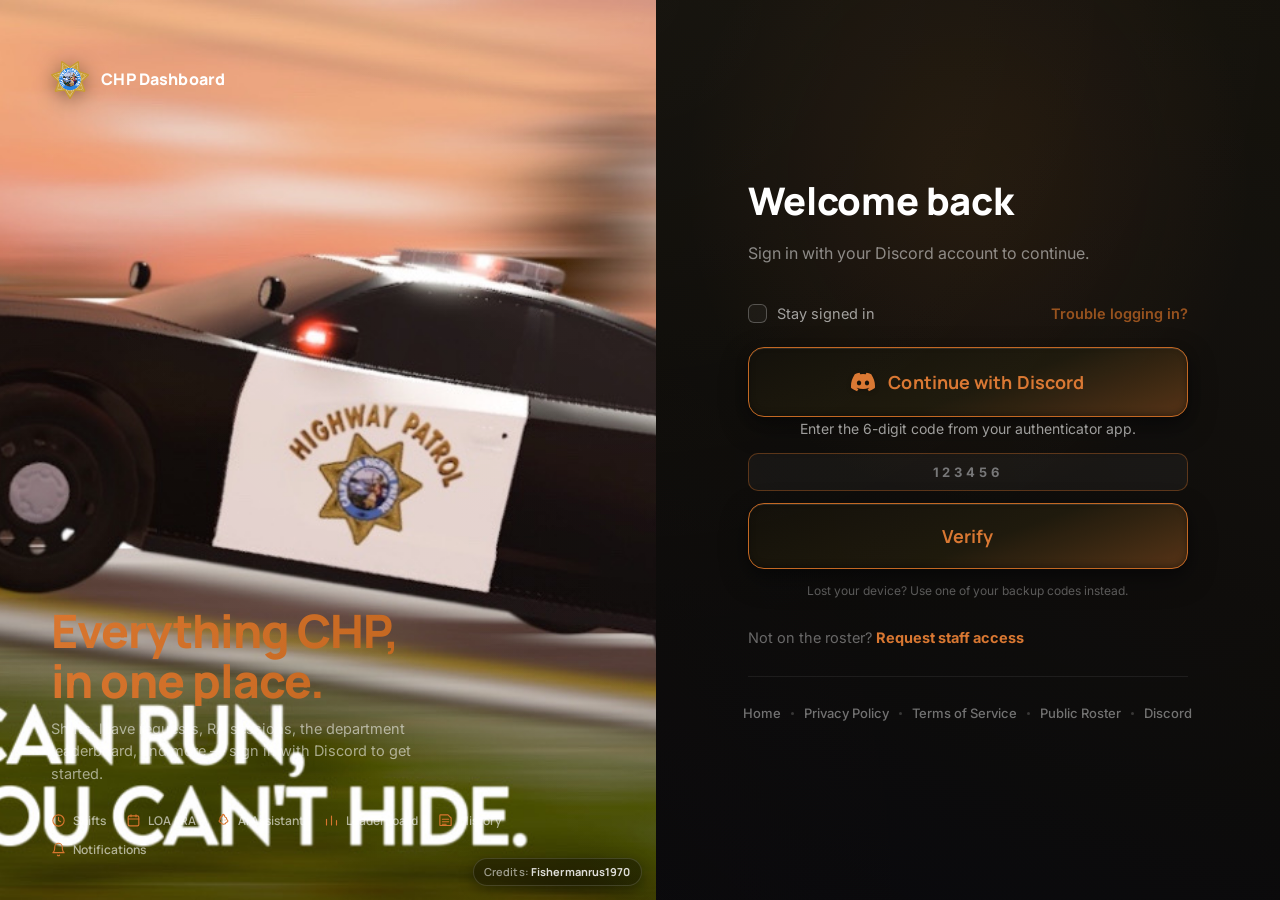
==== commit 517859b2: "AI Assistant: suggestion chips + badges/pending-review tools; stale-shift admin panel - AI empty-sta" ====
--- a/dashboard/index.html
+++ b/dashboard/index.html
@@ -9,7 +9,7 @@
 <link rel="preconnect" href="https://fonts.gstatic.com" crossorigin>
 <link href="https://fonts.googleapis.com/css2?family=Manrope:wght@500;600;700;800&family=Inter:wght@400;500;600&family=Playfair+Display:ital,wght@1,500;1,600&display=swap" rel="stylesheet">
 <link rel="stylesheet" href="../assets/chp-theme.css">
-<link rel="stylesheet" href="app.css?v=20260723">
+<link rel="stylesheet" href="app.css?v=20260724">
 <link rel="manifest" href="manifest.json">
 <script>if ('serviceWorker' in navigator) navigator.serviceWorker.register('sw.js');</script>
 <style>
--- a/dashboard/app.css
+++ b/dashboard/app.css
@@ -2521,6 +2521,32 @@
   gap: 10px;
 }
 
+.ai-empty-state {
+  margin: auto;
+  max-width: 360px;
+  background: transparent;
+  border: none;
+}
+.ai-empty-headline { margin: 0 0 14px; }
+.ai-suggestion-chips {
+  display: flex;
+  flex-direction: column;
+  gap: 8px;
+}
+.ai-suggestion-chip {
+  padding: 10px 14px;
+  border-radius: 12px;
+  background: rgba(255,255,255,0.03);
+  border: 1px solid rgba(255,255,255,0.10);
+  color: rgba(255,255,255,0.75);
+  font-family: "Inter", sans-serif;
+  font-size: 13px;
+  text-align: left;
+  cursor: pointer;
+  transition: background var(--transition-fast, 0.15s ease), border-color var(--transition-fast, 0.15s ease);
+}
+.ai-suggestion-chip:hover { background: rgba(194,102,31,0.08); border-color: rgba(194,102,31,0.25); }
+
 .ai-bubble {
   max-width: 84%;
   padding: 10px 14px;
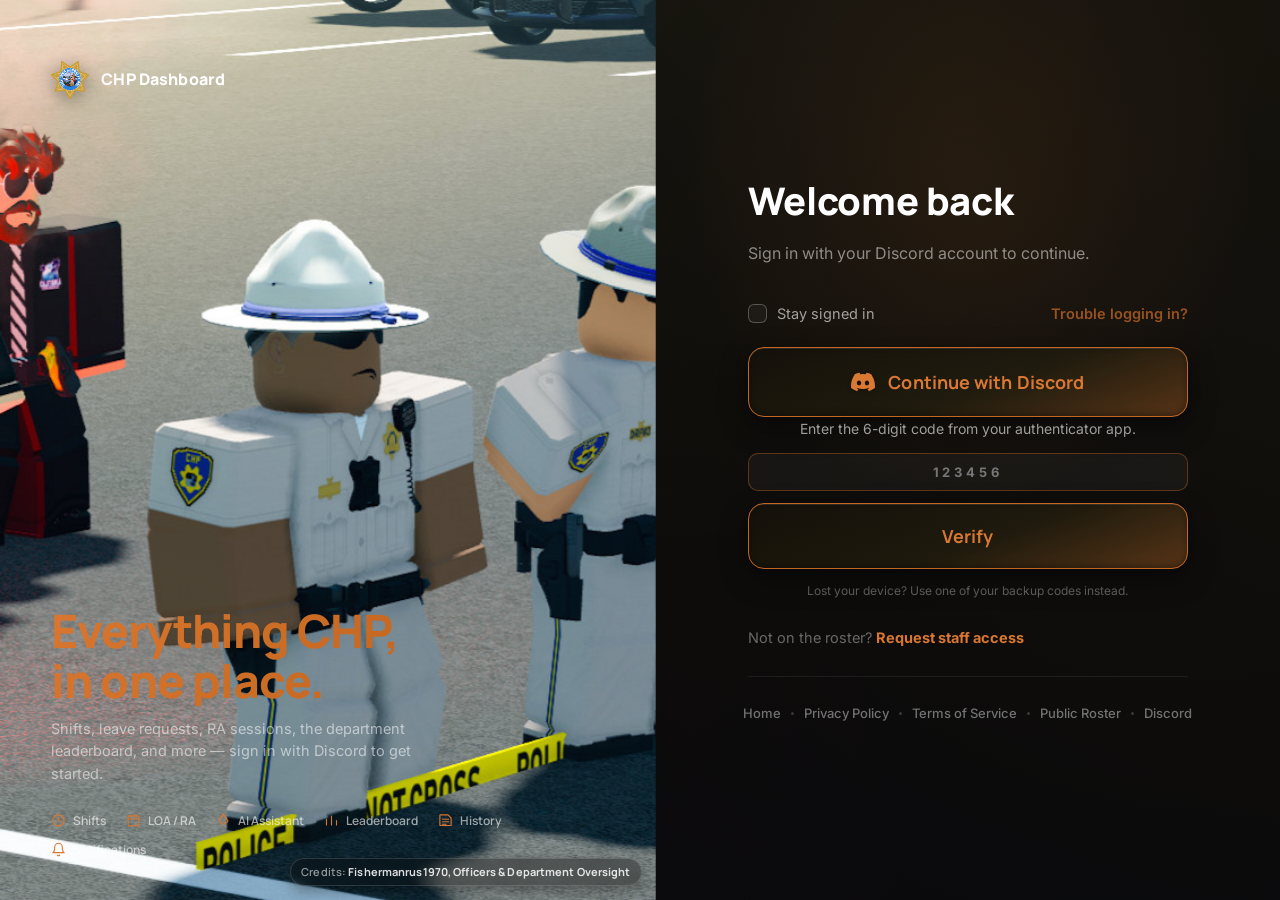
==== commit 3a104017: "AI Action Log with Undo The bot has logged every AI-taken write action to dashboard_ai_actions since" ====
--- a/dashboard/index.html
+++ b/dashboard/index.html
@@ -9,7 +9,7 @@
 <link rel="preconnect" href="https://fonts.gstatic.com" crossorigin>
 <link href="https://fonts.googleapis.com/css2?family=Manrope:wght@500;600;700;800&family=Inter:wght@400;500;600&family=Playfair+Display:ital,wght@1,500;1,600&display=swap" rel="stylesheet">
 <link rel="stylesheet" href="../assets/chp-theme.css">
-<link rel="stylesheet" href="app.css?v=20260724">
+<link rel="stylesheet" href="app.css?v=20260725">
 <link rel="manifest" href="manifest.json">
 <script>if ('serviceWorker' in navigator) navigator.serviceWorker.register('sw.js');</script>
 <style>
--- a/dashboard/app.css
+++ b/dashboard/app.css
@@ -2366,6 +2366,27 @@
 }
 .ai-sidebar-toggle:hover, .ai-export-btn:hover { background: rgba(255,255,255,0.08); color: #fff; }
 .ai-sidebar-toggle svg, .ai-export-btn svg { width: 16px; height: 16px; }
+.ai-export-btn.active { background: rgba(194,102,31,0.14); color: var(--chp-gold-bright); }
+
+.ai-action-log {
+  flex: 1;
+  overflow-y: auto;
+  padding: 16px;
+}
+.ai-action-log-list { list-style: none; margin: 0; padding: 0; display: flex; flex-direction: column; gap: 8px; }
+.ai-action-log-row {
+  display: flex;
+  align-items: center;
+  justify-content: space-between;
+  gap: 10px;
+  padding: 10px 14px;
+  border-radius: 12px;
+  background: rgba(255,255,255,0.03);
+  border: 1px solid rgba(255,255,255,0.08);
+}
+.ai-action-log-body { display: flex; flex-direction: column; gap: 2px; min-width: 0; }
+.ai-action-log-summary { font-size: 13px; color: #fff; }
+.ai-action-log-meta { font-size: 11px; color: rgba(255,255,255,0.4); }
 
 .ai-panel-resize-handle {
   position: absolute;
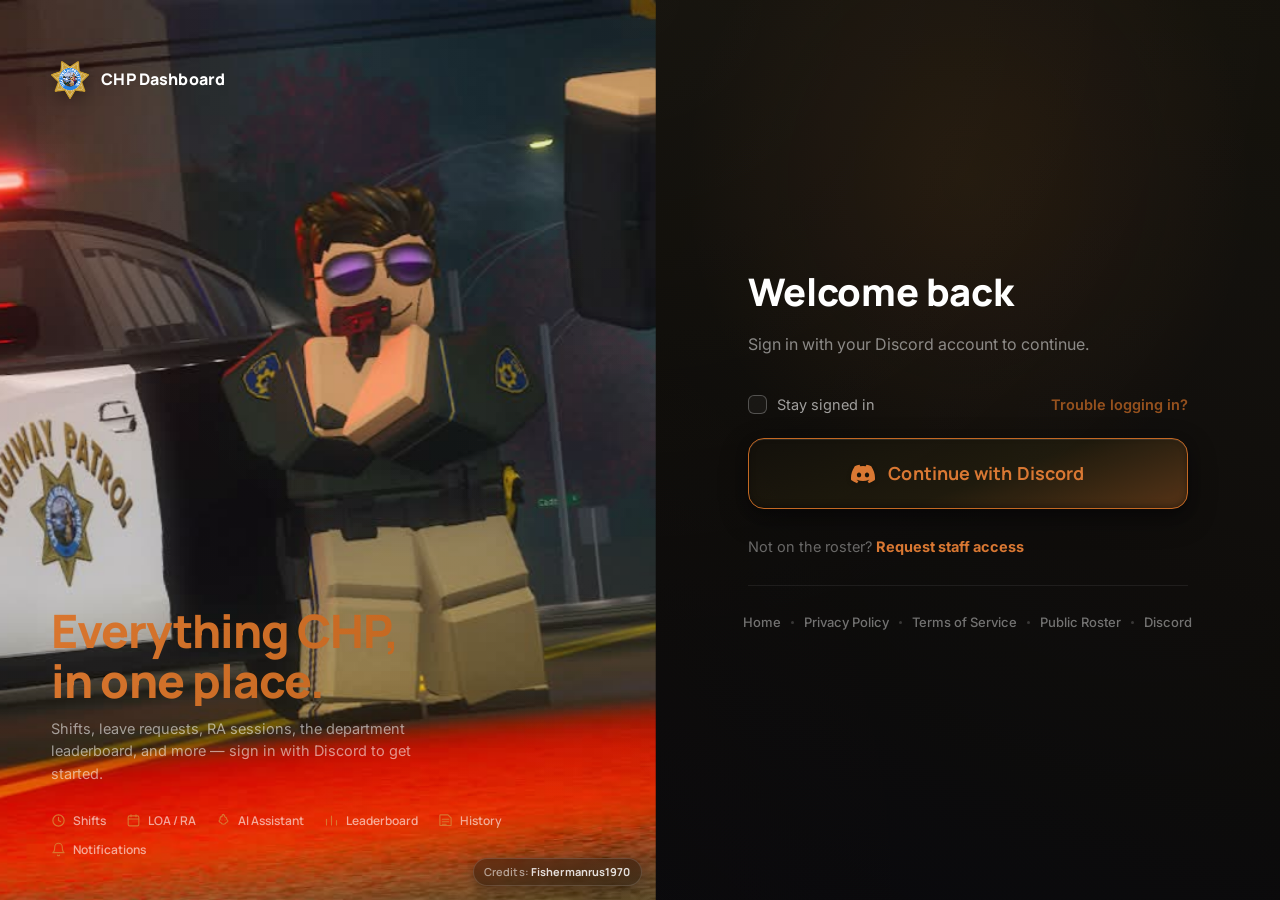
==== commit 891daacf: "Fix #1 and #3 (and a systemic bug behind them): [hidden] silently overridden by author display: styl" ====
--- a/dashboard/index.html
+++ b/dashboard/index.html
@@ -421,6 +421,12 @@
     width: 100%;
     animation: fade-up 0.4s var(--ease-smooth) both;
   }
+  /* Bug fix (#1): an author stylesheet's "display" declaration always wins
+     over the UA stylesheet's [hidden] { display: none } at equal
+     specificity, so the plain hidden attribute above did nothing on its
+     own - the 2FA code form was visible on every login regardless of
+     whether the account actually has 2FA enabled. */
+  .twofa-form[hidden] { display: none; }
   .twofa-prompt { margin: 0; font-size: 14px; color: rgba(255,255,255,0.6); text-align: center; }
   .twofa-code-input {
     width: 100%;
--- a/assets/chp-theme.css
+++ b/assets/chp-theme.css
@@ -1,3 +1,15 @@
+/* Bug fix: any element's own class setting an unconditional `display`
+   (flex/grid/block/etc) beats the browser's UA-stylesheet
+   `[hidden] { display: none }` rule at equal specificity - author styles
+   always win ties over UA styles. Concretely: an element with both a
+   layout class and the `hidden` attribute stays visible regardless of
+   `.hidden = true` in JS, unless something re-asserts `display: none` at
+   equal-or-higher priority. This global rule guarantees `hidden` always
+   wins site-wide, on every page that loads this stylesheet, instead of
+   requiring every future `class="foo" hidden` element to be remembered
+   and special-cased one at a time. */
+[hidden] { display: none !important; }
+
 :root {
   --chp-black:        #08080b;
   --chp-black-soft:   #111116;
--- a/dashboard/app.css
+++ b/dashboard/app.css
@@ -1,4 +1,17 @@
 * { box-sizing: border-box; }
+
+/* Bug fix: any class that sets its own unconditional `display` (flex/grid/
+   block/etc) beats the browser's UA-stylesheet `[hidden] { display: none }`
+   rule at equal specificity, since author styles always win ties over UA
+   styles - so an element with BOTH a layout class and the `hidden`
+   attribute stays visible regardless of `.hidden = true`. This exact bug
+   had already been individually patched 8 separate times elsewhere in this
+   file (search "[hidden] { display: none }" below) for whichever element
+   happened to get noticed - card-grid, leaderboard-list, on-duty-list,
+   current-shift-on/off, history-list, and ~25 others never got the same
+   treatment. One global, maximum-specificity rule closes all of them at
+   once instead of relying on remembering to patch every future one by hand. */
+[hidden] { display: none !important; }
 
 /* ── Liquid Glass system ──────────────────────────────────────────────
    One shared set of tokens + a `.liquid-glass` class used everywhere the
@@ -2897,6 +2910,36 @@
 }
 .dev-health-card.ok { border-color: rgba(80,200,120,0.5); }
 .dev-health-card.down { border-color: rgba(220,80,80,0.6); }
+.self-test-summary {
+  padding: 12px 14px;
+  border-radius: 10px;
+  font-weight: 600;
+  margin-bottom: 16px;
+  border: 1px solid rgba(255,255,255,0.08);
+}
+.self-test-summary-pass { border-color: rgba(80,200,120,0.5); color: #6fd88a; }
+.self-test-summary-fail { border-color: rgba(220,80,80,0.6); color: #e28a8a; }
+.self-test-category { margin-bottom: 20px; }
+.self-test-category h3 { margin: 0 0 8px; font-size: 0.95rem; color: var(--chp-gold-bright); }
+.self-test-list { list-style: none; margin: 0; padding: 0; display: flex; flex-direction: column; gap: 4px; }
+.self-test-row {
+  display: grid;
+  grid-template-columns: 20px 1fr auto;
+  gap: 10px;
+  align-items: baseline;
+  padding: 8px 10px;
+  border-radius: 8px;
+  border: 1px solid rgba(255,255,255,0.06);
+  font-size: 0.88rem;
+}
+.self-test-row-pass { border-left: 3px solid #4caf6f; }
+.self-test-row-fail { border-left: 3px solid #d95c5c; background: rgba(220,80,80,0.06); }
+.self-test-icon { font-weight: 700; }
+.self-test-row-pass .self-test-icon { color: #4caf6f; }
+.self-test-row-fail .self-test-icon { color: #d95c5c; }
+.self-test-name { font-weight: 600; }
+.self-test-detail { grid-column: 2 / 3; color: rgba(255,255,255,0.55); font-size: 0.82rem; }
+.self-test-ms { grid-row: 1; grid-column: 3; color: rgba(255,255,255,0.4); font-size: 0.78rem; white-space: nowrap; }
 .dev-diagnostics-warning { color: var(--chp-gold-bright); margin-bottom: 12px; }
 .dev-diagnostics-form { display: flex; flex-direction: column; gap: 8px; max-width: 560px; }
 .dev-diagnostics-form select,
@@ -2968,25 +3011,78 @@
   from { opacity: 0; }
   to { opacity: 1; }
 }
-.access-control-options {
+/* Tile-grid multi-select (item: Self Test / Access Control redesign) - a
+   real checkbox drives everything (kept for the existing querySelectorAll
+   logic in app.js), just visually hidden and replaced with a card that
+   reacts to :checked via :has(), rather than a bare OS checkbox glued
+   into a card like the old .access-control-option did. */
+.tile-grid {
+  display: grid;
+  grid-template-columns: repeat(auto-fit, minmax(150px, 1fr));
+  gap: 10px;
+  margin: 16px 0;
+}
+.tile {
+  position: relative;
+  padding: 16px 14px;
+  border-radius: 12px;
+  border: 1px solid rgba(255,255,255,0.08);
+  background: rgba(255,255,255,0.03);
+  cursor: pointer;
+  user-select: none;
   display: flex;
   flex-direction: column;
-  gap: 12px;
-  margin: 16px 0;
-}
-.access-control-option {
-  display: flex;
-  align-items: flex-start;
-  gap: 10px;
-  padding: 12px 14px;
-  border-radius: 10px;
-  background: rgba(255,255,255,0.04);
-  border: 1px solid rgba(255,255,255,0.09);
-  cursor: pointer;
-}
-.access-control-option input {
-  margin-top: 3px;
-}
+  gap: 8px;
+  transition: border-color 240ms var(--ease-smooth, ease), background 240ms var(--ease-smooth, ease),
+    transform 200ms var(--ease-smooth, ease), box-shadow 240ms var(--ease-smooth, ease);
+}
+.tile:hover { transform: translateY(-2px); border-color: rgba(194,102,31,0.35); }
+.tile:active { transform: translateY(0) scale(0.98); }
+.tile-input {
+  position: absolute;
+  width: 1px;
+  height: 1px;
+  opacity: 0;
+  pointer-events: none;
+}
+.tile-top { display: flex; align-items: flex-start; justify-content: space-between; }
+.tile-glyph { font-size: 18px; line-height: 1; }
+.tile-badge {
+  width: 18px;
+  height: 18px;
+  border-radius: 50%;
+  background: transparent;
+  border: 1.5px solid var(--chp-text-faint, #4a4640);
+  display: grid;
+  place-items: center;
+  flex: none;
+  transition: background 220ms var(--ease-smooth, ease), border-color 220ms var(--ease-smooth, ease), transform 220ms var(--ease-smooth, ease);
+}
+.tile-badge svg {
+  width: 10px;
+  height: 10px;
+  stroke: var(--chp-black, #08080b);
+  opacity: 0;
+  transform: scale(0.4);
+  transition: opacity 160ms var(--ease-smooth, ease), transform 160ms var(--ease-smooth, ease);
+}
+.tile-name { font-size: 13.5px; font-weight: 650; color: var(--chp-text, #ede9e0); }
+.tile-meta { font-size: 11.5px; color: var(--chp-text-muted, #8a857a); }
+.tile:has(.tile-input:checked) {
+  border-color: var(--chp-gold, #c2661f);
+  background: rgba(194,102,31,0.12);
+  box-shadow: 0 0 0 1px rgba(194,102,31,0.25), 0 10px 24px -12px rgba(194,102,31,0.35);
+}
+.tile:has(.tile-input:checked) .tile-badge {
+  background: var(--chp-gold-bright, #d9762f);
+  border-color: var(--chp-gold-bright, #d9762f);
+  transform: scale(1.05);
+}
+.tile:has(.tile-input:checked) .tile-badge svg { opacity: 1; transform: scale(1); }
+.tile:has(.tile-input:focus-visible) { outline: 2px solid var(--chp-gold-bright, #d9762f); outline-offset: 2px; }
+.tile.tile-locked { cursor: default; }
+.tile.tile-locked:hover { transform: none; }
+.tile.tile-locked .tile-meta { font-style: italic; }
 .access-restricted-screen {
   display: flex;
   flex-direction: column;
